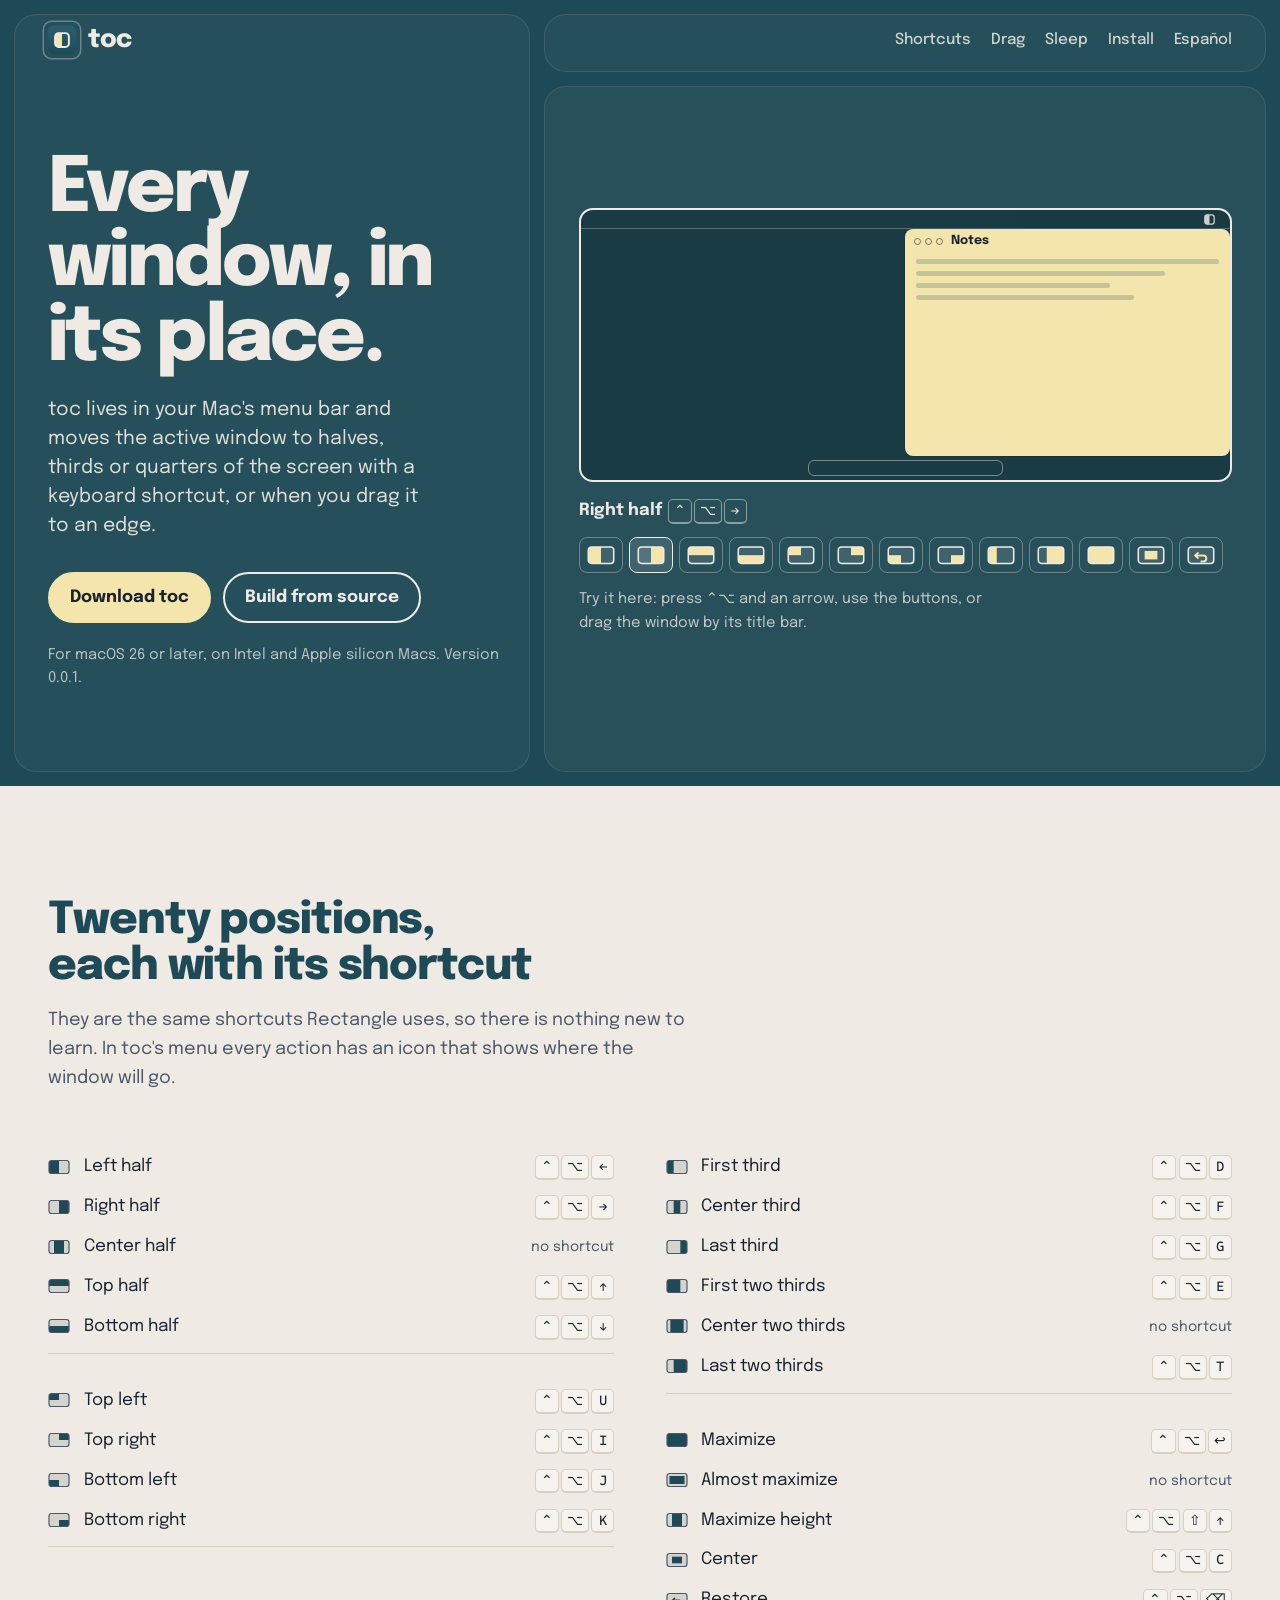
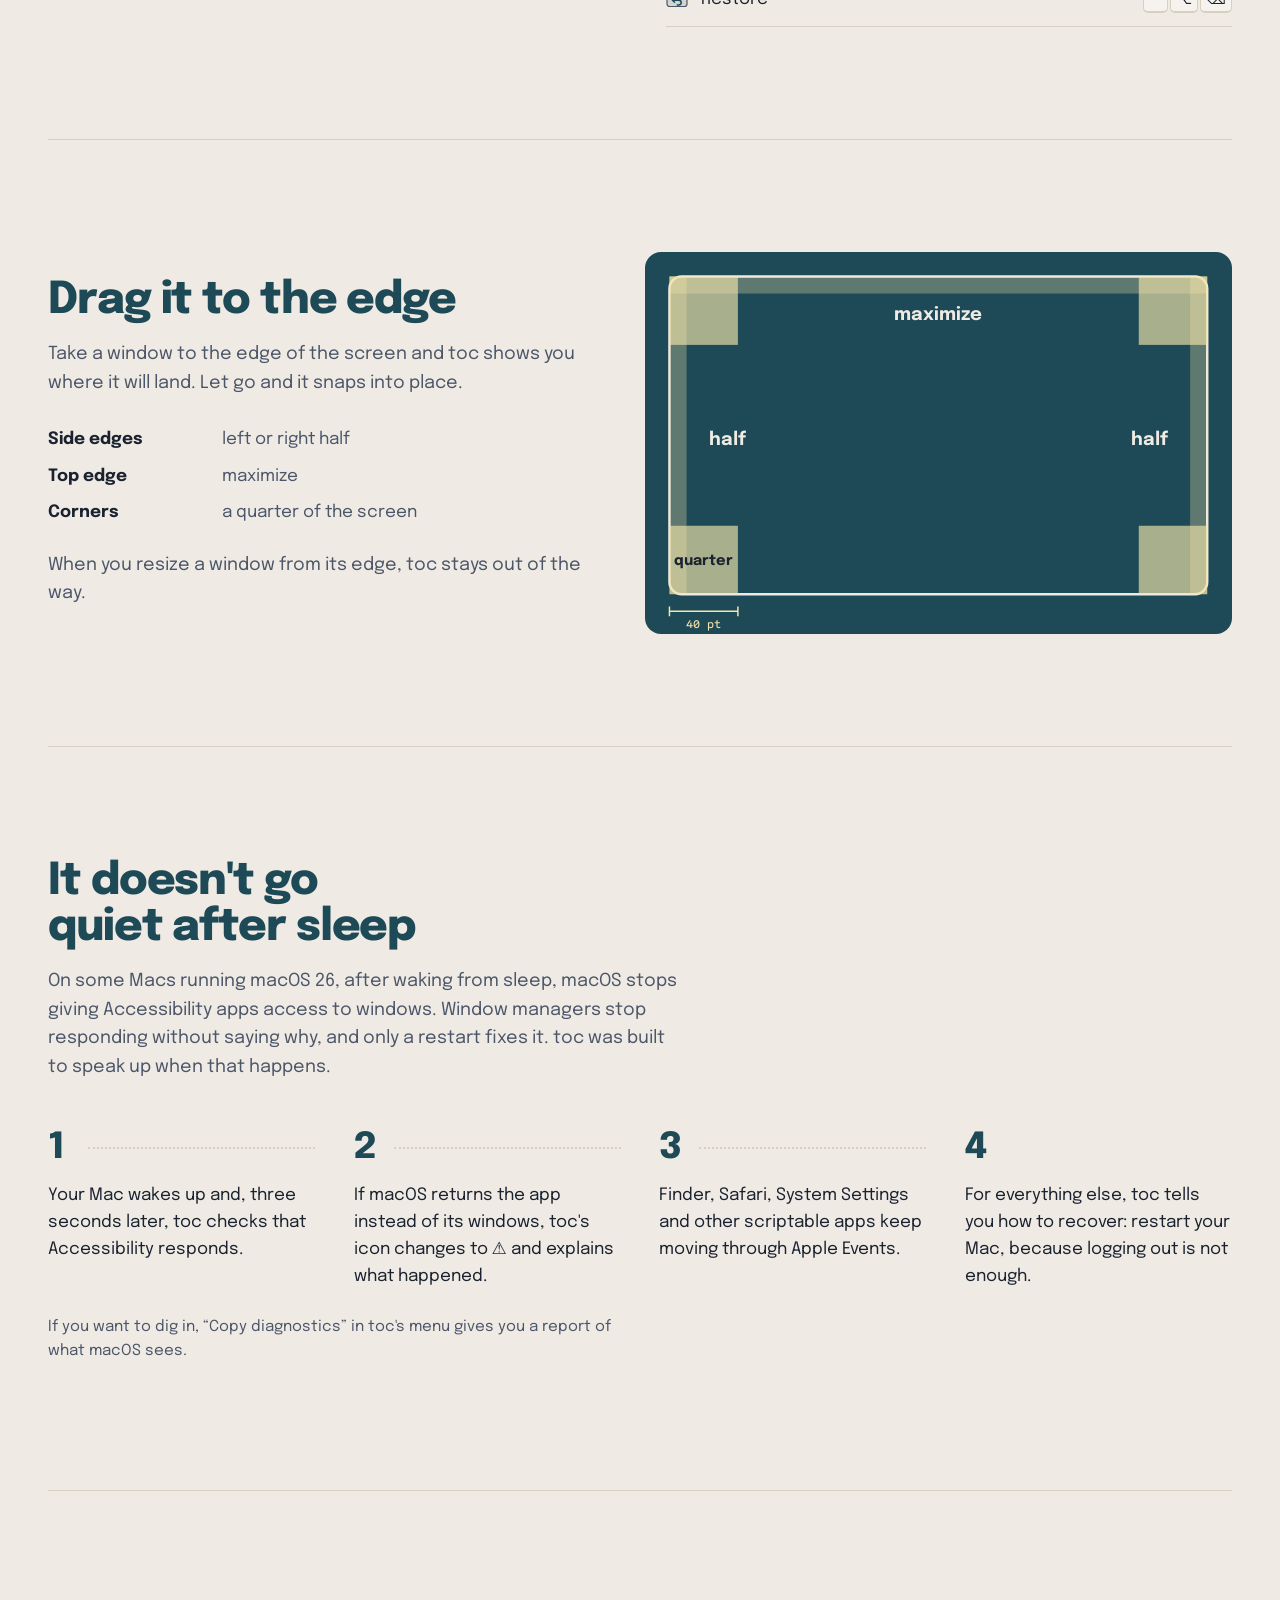
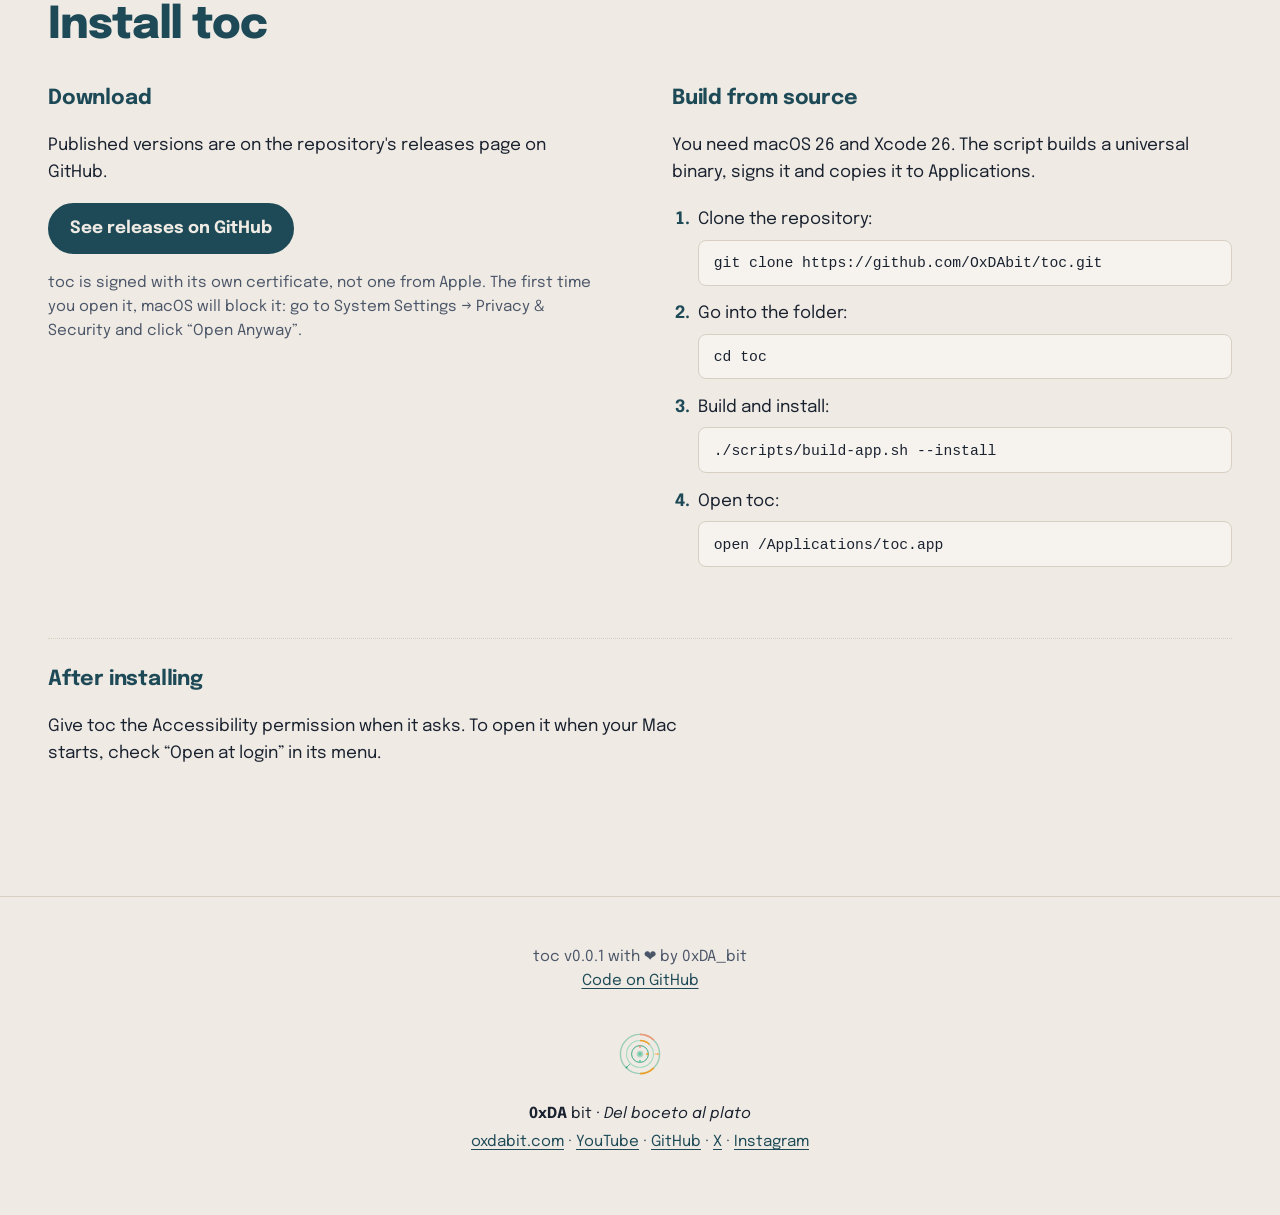
==== en/index.html @ fbb69087 "Vuelve a la demo limpia del principio, en azul petróleo La pantalla de la demo recupera el estilo de" ====
<!doctype html>
<!--
-------------------------------------------------------------------------------
Name:     en/index.html
Purpose:  Web de presentación de toc (inglés). Generada por
          tools/build.py: no se edita a mano.
Version:  v0.0.1
Author:   David Alvarez Medina aka 0xDA_bit
Created:  20/11/2026
-------------------------------------------------------------------------------
-->
<html lang="en">
<head>
<meta charset="utf-8">
<meta name="viewport" content="width=device-width, initial-scale=1">
<title>toc: put your windows in place on macOS</title>
<meta name="description" content="toc is a macOS menu bar app that moves the active window to halves, thirds or quarters of the screen with a shortcut or by dragging it to an edge.">
<meta name="color-scheme" content="light dark">
<meta name="theme-color" content="#1e4a57">
<link rel="alternate" hreflang="es" href="https://oxdabit.github.io/toc/">
<link rel="alternate" hreflang="en" href="https://oxdabit.github.io/toc/en/">
<link rel="icon" href="../assets/toc.svg" type="image/svg+xml">
<link rel="preconnect" href="https://fonts.googleapis.com">
<link rel="preconnect" href="https://fonts.gstatic.com" crossorigin>
<link rel="stylesheet" href="https://fonts.googleapis.com/css2?family=Epilogue:wght@400;500;700;800&family=Sometype+Mono:wght@500&display=swap">
<link rel="stylesheet" href="../assets/style.css">
<script defer src="../assets/demo.js"></script>
</head>
<body>
<a class="skip" href="#contenido">Skip to content</a>

<header class="hero">
  <div class="hero-tiles" aria-hidden="true"><i></i><i></i><i></i></div>
  <nav class="top" aria-label="toc">
    <a class="wordmark" href="../"><img src="../assets/toc.svg" alt="" width="36" height="36">toc</a>
    <ul>
      <li><a href="#atajos">Shortcuts</a></li>
      <li><a href="#arrastrar">Drag</a></li>
      <li><a href="#reposo">Sleep</a></li>
      <li><a href="#instalar">Install</a></li>
      <li><a href="../" hreflang="es" lang="es">Español</a></li>
    </ul>
  </nav>

  <div class="hero-grid">
    <div class="hero-copy">
      <h1>Every window, in its place.</h1>
      <p class="lede">toc lives in your Mac&#x27;s menu bar and moves the active window to halves, thirds or quarters of the screen with a keyboard shortcut, or when you drag it to an edge.</p>
      <p class="actions">
        <a class="button primary" href="https://github.com/OxDAbit/toc/releases">Download toc</a>
        <a class="button ghost" href="#compilar">Build from source</a>
      </p>
      <p class="requirements">For macOS 26 or later, on Intel and Apple silicon Macs. Version 0.0.1.</p>
    </div>

    <figure class="demo" data-demo aria-label="toc demo">
      <div class="demo-screen">
        <div class="demo-menubar" aria-hidden="true"><img src="../assets/toc-mono-light.svg" alt=""></div>
        <div class="demo-area">
          <div class="demo-footprint" hidden></div>
          <div class="demo-window" tabindex="0" role="application" aria-roledescription="Notes"
               aria-label="Notes">
            <div class="demo-titlebar"><span class="lights" aria-hidden="true"><i></i><i></i><i></i></span>Notes</div>
            <div class="demo-lines" aria-hidden="true"><i></i><i></i><i></i><i></i></div>
          </div>
        </div>
        <div class="demo-dock" aria-hidden="true"></div>
      </div>
      <figcaption>
        <p class="demo-status" aria-live="polite">Ready to try</p>
        <div class="demo-buttons"><button type="button" data-action="leftHalf" title="Left half (⌃⌥←)"><svg class="icon" viewBox="0 0 22 16" aria-hidden="true"><defs><clipPath id="c34"><rect x="1.0" y="1.5" width="20.0" height="13.0" rx="2.5"/></clipPath></defs><g clip-path="url(#c34)"><rect class="i-bg" x="1.0" y="1.5" width="20.0" height="13.0"/><rect class="i-zone" x="1.00" y="1.50" width="10.00" height="13.00"/></g><rect class="i-frame" x="1.0" y="1.5" width="20.0" height="13.0" rx="2.5"/></svg><span class="visually-hidden">Left half</span></button><button type="button" data-action="rightHalf" title="Right half (⌃⌥→)"><svg class="icon" viewBox="0 0 22 16" aria-hidden="true"><defs><clipPath id="c35"><rect x="1.0" y="1.5" width="20.0" height="13.0" rx="2.5"/></clipPath></defs><g clip-path="url(#c35)"><rect class="i-bg" x="1.0" y="1.5" width="20.0" height="13.0"/><rect class="i-zone" x="11.00" y="1.50" width="10.00" height="13.00"/></g><rect class="i-frame" x="1.0" y="1.5" width="20.0" height="13.0" rx="2.5"/></svg><span class="visually-hidden">Right half</span></button><button type="button" data-action="topHalf" title="Top half (⌃⌥↑)"><svg class="icon" viewBox="0 0 22 16" aria-hidden="true"><defs><clipPath id="c36"><rect x="1.0" y="1.5" width="20.0" height="13.0" rx="2.5"/></clipPath></defs><g clip-path="url(#c36)"><rect class="i-bg" x="1.0" y="1.5" width="20.0" height="13.0"/><rect class="i-zone" x="1.00" y="1.50" width="20.00" height="6.50"/></g><rect class="i-frame" x="1.0" y="1.5" width="20.0" height="13.0" rx="2.5"/></svg><span class="visually-hidden">Top half</span></button><button type="button" data-action="bottomHalf" title="Bottom half (⌃⌥↓)"><svg class="icon" viewBox="0 0 22 16" aria-hidden="true"><defs><clipPath id="c37"><rect x="1.0" y="1.5" width="20.0" height="13.0" rx="2.5"/></clipPath></defs><g clip-path="url(#c37)"><rect class="i-bg" x="1.0" y="1.5" width="20.0" height="13.0"/><rect class="i-zone" x="1.00" y="8.00" width="20.00" height="6.50"/></g><rect class="i-frame" x="1.0" y="1.5" width="20.0" height="13.0" rx="2.5"/></svg><span class="visually-hidden">Bottom half</span></button><button type="button" data-action="topLeft" title="Top left (⌃⌥U)"><svg class="icon" viewBox="0 0 22 16" aria-hidden="true"><defs><clipPath id="c38"><rect x="1.0" y="1.5" width="20.0" height="13.0" rx="2.5"/></clipPath></defs><g clip-path="url(#c38)"><rect class="i-bg" x="1.0" y="1.5" width="20.0" height="13.0"/><rect class="i-zone" x="1.00" y="1.50" width="10.00" height="6.50"/></g><rect class="i-frame" x="1.0" y="1.5" width="20.0" height="13.0" rx="2.5"/></svg><span class="visually-hidden">Top left</span></button><button type="button" data-action="topRight" title="Top right (⌃⌥I)"><svg class="icon" viewBox="0 0 22 16" aria-hidden="true"><defs><clipPath id="c39"><rect x="1.0" y="1.5" width="20.0" height="13.0" rx="2.5"/></clipPath></defs><g clip-path="url(#c39)"><rect class="i-bg" x="1.0" y="1.5" width="20.0" height="13.0"/><rect class="i-zone" x="11.00" y="1.50" width="10.00" height="6.50"/></g><rect class="i-frame" x="1.0" y="1.5" width="20.0" height="13.0" rx="2.5"/></svg><span class="visually-hidden">Top right</span></button><button type="button" data-action="bottomLeft" title="Bottom left (⌃⌥J)"><svg class="icon" viewBox="0 0 22 16" aria-hidden="true"><defs><clipPath id="c40"><rect x="1.0" y="1.5" width="20.0" height="13.0" rx="2.5"/></clipPath></defs><g clip-path="url(#c40)"><rect class="i-bg" x="1.0" y="1.5" width="20.0" height="13.0"/><rect class="i-zone" x="1.00" y="8.00" width="10.00" height="6.50"/></g><rect class="i-frame" x="1.0" y="1.5" width="20.0" height="13.0" rx="2.5"/></svg><span class="visually-hidden">Bottom left</span></button><button type="button" data-action="bottomRight" title="Bottom right (⌃⌥K)"><svg class="icon" viewBox="0 0 22 16" aria-hidden="true"><defs><clipPath id="c41"><rect x="1.0" y="1.5" width="20.0" height="13.0" rx="2.5"/></clipPath></defs><g clip-path="url(#c41)"><rect class="i-bg" x="1.0" y="1.5" width="20.0" height="13.0"/><rect class="i-zone" x="11.00" y="8.00" width="10.00" height="6.50"/></g><rect class="i-frame" x="1.0" y="1.5" width="20.0" height="13.0" rx="2.5"/></svg><span class="visually-hidden">Bottom right</span></button><button type="button" data-action="firstThird" title="First third (⌃⌥D)"><svg class="icon" viewBox="0 0 22 16" aria-hidden="true"><defs><clipPath id="c42"><rect x="1.0" y="1.5" width="20.0" height="13.0" rx="2.5"/></clipPath></defs><g clip-path="url(#c42)"><rect class="i-bg" x="1.0" y="1.5" width="20.0" height="13.0"/><rect class="i-zone" x="1.00" y="1.50" width="6.67" height="13.00"/></g><rect class="i-frame" x="1.0" y="1.5" width="20.0" height="13.0" rx="2.5"/></svg><span class="visually-hidden">First third</span></button><button type="button" data-action="lastTwoThirds" title="Last two thirds (⌃⌥T)"><svg class="icon" viewBox="0 0 22 16" aria-hidden="true"><defs><clipPath id="c43"><rect x="1.0" y="1.5" width="20.0" height="13.0" rx="2.5"/></clipPath></defs><g clip-path="url(#c43)"><rect class="i-bg" x="1.0" y="1.5" width="20.0" height="13.0"/><rect class="i-zone" x="7.67" y="1.50" width="13.33" height="13.00"/></g><rect class="i-frame" x="1.0" y="1.5" width="20.0" height="13.0" rx="2.5"/></svg><span class="visually-hidden">Last two thirds</span></button><button type="button" data-action="maximize" title="Maximize (⌃⌥↩)"><svg class="icon" viewBox="0 0 22 16" aria-hidden="true"><defs><clipPath id="c44"><rect x="1.0" y="1.5" width="20.0" height="13.0" rx="2.5"/></clipPath></defs><g clip-path="url(#c44)"><rect class="i-bg" x="1.0" y="1.5" width="20.0" height="13.0"/><rect class="i-zone" x="1.00" y="1.50" width="20.00" height="13.00"/></g><rect class="i-frame" x="1.0" y="1.5" width="20.0" height="13.0" rx="2.5"/></svg><span class="visually-hidden">Maximize</span></button><button type="button" data-action="center" title="Center (⌃⌥C)"><svg class="icon" viewBox="0 0 22 16" aria-hidden="true"><defs><clipPath id="c45"><rect x="1.0" y="1.5" width="20.0" height="13.0" rx="2.5"/></clipPath></defs><g clip-path="url(#c45)"><rect class="i-bg" x="1.0" y="1.5" width="20.0" height="13.0"/><rect class="i-zone" x="6.00" y="4.68" width="10.00" height="6.64"/></g><rect class="i-frame" x="1.0" y="1.5" width="20.0" height="13.0" rx="2.5"/></svg><span class="visually-hidden">Center</span></button><button type="button" data-action="restore" title="Restore (⌃⌥⌫)"><svg class="icon" viewBox="0 0 22 16" aria-hidden="true"><defs><clipPath id="c46"><rect x="1.0" y="1.5" width="20.0" height="13.0" rx="2.5"/></clipPath></defs><g clip-path="url(#c46)"><rect class="i-bg" x="1.0" y="1.5" width="20.0" height="13.0"/></g><path class="i-arrow" d="M8.6 6.2 6.4 8.2l2.2 2M6.6 8.2h6.2a2.4 2.4 0 0 1 0 4.8h-1.6"/><rect class="i-frame" x="1.0" y="1.5" width="20.0" height="13.0" rx="2.5"/></svg><span class="visually-hidden">Restore</span></button></div>
        <p class="demo-hint">Try it here: press ⌃⌥ and an arrow, use the buttons, or drag the window by its title bar.</p>
      </figcaption>
      <script type="application/json" class="demo-labels">{"leftHalf": "Left half", "rightHalf": "Right half", "centerHalf": "Center half", "topHalf": "Top half", "bottomHalf": "Bottom half", "topLeft": "Top left", "topRight": "Top right", "bottomLeft": "Bottom left", "bottomRight": "Bottom right", "firstThird": "First third", "centerThird": "Center third", "lastThird": "Last third", "firstTwoThirds": "First two thirds", "centerTwoThirds": "Center two thirds", "lastTwoThirds": "Last two thirds", "maximize": "Maximize", "almostMaximize": "Almost maximize", "maximizeHeight": "Maximize height", "center": "Center", "restore": "Restore", "_ready": "Ready to try", "_empty": "There is no previous position"}</script>
    </figure>
  </div>
</header>

<main id="contenido">
  <section id="atajos" class="section">
    <div class="section-head">
      <h2>Twenty positions, each with its shortcut</h2>
      <p>They are the same shortcuts Rectangle uses, so there is nothing new to learn. In toc&#x27;s menu every action has an icon that shows where the window will go.</p>
    </div>
    <div class="menu"><ul class="menu-group"><li><svg class="icon" viewBox="0 0 22 16" aria-hidden="true"><defs><clipPath id="c47"><rect x="1.0" y="1.5" width="20.0" height="13.0" rx="2.5"/></clipPath></defs><g clip-path="url(#c47)"><rect class="i-bg" x="1.0" y="1.5" width="20.0" height="13.0"/><rect class="i-zone" x="1.00" y="1.50" width="10.00" height="13.00"/></g><rect class="i-frame" x="1.0" y="1.5" width="20.0" height="13.0" rx="2.5"/></svg><span class="name">Left half</span><span class="combo"><kbd>⌃</kbd><kbd>⌥</kbd><kbd>←</kbd></span></li><li><svg class="icon" viewBox="0 0 22 16" aria-hidden="true"><defs><clipPath id="c48"><rect x="1.0" y="1.5" width="20.0" height="13.0" rx="2.5"/></clipPath></defs><g clip-path="url(#c48)"><rect class="i-bg" x="1.0" y="1.5" width="20.0" height="13.0"/><rect class="i-zone" x="11.00" y="1.50" width="10.00" height="13.00"/></g><rect class="i-frame" x="1.0" y="1.5" width="20.0" height="13.0" rx="2.5"/></svg><span class="name">Right half</span><span class="combo"><kbd>⌃</kbd><kbd>⌥</kbd><kbd>→</kbd></span></li><li><svg class="icon" viewBox="0 0 22 16" aria-hidden="true"><defs><clipPath id="c49"><rect x="1.0" y="1.5" width="20.0" height="13.0" rx="2.5"/></clipPath></defs><g clip-path="url(#c49)"><rect class="i-bg" x="1.0" y="1.5" width="20.0" height="13.0"/><rect class="i-zone" x="6.00" y="1.50" width="10.00" height="13.00"/></g><rect class="i-frame" x="1.0" y="1.5" width="20.0" height="13.0" rx="2.5"/></svg><span class="name">Center half</span><span class="combo"><span class="none">no shortcut</span></span></li><li><svg class="icon" viewBox="0 0 22 16" aria-hidden="true"><defs><clipPath id="c50"><rect x="1.0" y="1.5" width="20.0" height="13.0" rx="2.5"/></clipPath></defs><g clip-path="url(#c50)"><rect class="i-bg" x="1.0" y="1.5" width="20.0" height="13.0"/><rect class="i-zone" x="1.00" y="1.50" width="20.00" height="6.50"/></g><rect class="i-frame" x="1.0" y="1.5" width="20.0" height="13.0" rx="2.5"/></svg><span class="name">Top half</span><span class="combo"><kbd>⌃</kbd><kbd>⌥</kbd><kbd>↑</kbd></span></li><li><svg class="icon" viewBox="0 0 22 16" aria-hidden="true"><defs><clipPath id="c51"><rect x="1.0" y="1.5" width="20.0" height="13.0" rx="2.5"/></clipPath></defs><g clip-path="url(#c51)"><rect class="i-bg" x="1.0" y="1.5" width="20.0" height="13.0"/><rect class="i-zone" x="1.00" y="8.00" width="20.00" height="6.50"/></g><rect class="i-frame" x="1.0" y="1.5" width="20.0" height="13.0" rx="2.5"/></svg><span class="name">Bottom half</span><span class="combo"><kbd>⌃</kbd><kbd>⌥</kbd><kbd>↓</kbd></span></li></ul>
<ul class="menu-group"><li><svg class="icon" viewBox="0 0 22 16" aria-hidden="true"><defs><clipPath id="c52"><rect x="1.0" y="1.5" width="20.0" height="13.0" rx="2.5"/></clipPath></defs><g clip-path="url(#c52)"><rect class="i-bg" x="1.0" y="1.5" width="20.0" height="13.0"/><rect class="i-zone" x="1.00" y="1.50" width="10.00" height="6.50"/></g><rect class="i-frame" x="1.0" y="1.5" width="20.0" height="13.0" rx="2.5"/></svg><span class="name">Top left</span><span class="combo"><kbd>⌃</kbd><kbd>⌥</kbd><kbd>U</kbd></span></li><li><svg class="icon" viewBox="0 0 22 16" aria-hidden="true"><defs><clipPath id="c53"><rect x="1.0" y="1.5" width="20.0" height="13.0" rx="2.5"/></clipPath></defs><g clip-path="url(#c53)"><rect class="i-bg" x="1.0" y="1.5" width="20.0" height="13.0"/><rect class="i-zone" x="11.00" y="1.50" width="10.00" height="6.50"/></g><rect class="i-frame" x="1.0" y="1.5" width="20.0" height="13.0" rx="2.5"/></svg><span class="name">Top right</span><span class="combo"><kbd>⌃</kbd><kbd>⌥</kbd><kbd>I</kbd></span></li><li><svg class="icon" viewBox="0 0 22 16" aria-hidden="true"><defs><clipPath id="c54"><rect x="1.0" y="1.5" width="20.0" height="13.0" rx="2.5"/></clipPath></defs><g clip-path="url(#c54)"><rect class="i-bg" x="1.0" y="1.5" width="20.0" height="13.0"/><rect class="i-zone" x="1.00" y="8.00" width="10.00" height="6.50"/></g><rect class="i-frame" x="1.0" y="1.5" width="20.0" height="13.0" rx="2.5"/></svg><span class="name">Bottom left</span><span class="combo"><kbd>⌃</kbd><kbd>⌥</kbd><kbd>J</kbd></span></li><li><svg class="icon" viewBox="0 0 22 16" aria-hidden="true"><defs><clipPath id="c55"><rect x="1.0" y="1.5" width="20.0" height="13.0" rx="2.5"/></clipPath></defs><g clip-path="url(#c55)"><rect class="i-bg" x="1.0" y="1.5" width="20.0" height="13.0"/><rect class="i-zone" x="11.00" y="8.00" width="10.00" height="6.50"/></g><rect class="i-frame" x="1.0" y="1.5" width="20.0" height="13.0" rx="2.5"/></svg><span class="name">Bottom right</span><span class="combo"><kbd>⌃</kbd><kbd>⌥</kbd><kbd>K</kbd></span></li></ul>
<ul class="menu-group"><li><svg class="icon" viewBox="0 0 22 16" aria-hidden="true"><defs><clipPath id="c56"><rect x="1.0" y="1.5" width="20.0" height="13.0" rx="2.5"/></clipPath></defs><g clip-path="url(#c56)"><rect class="i-bg" x="1.0" y="1.5" width="20.0" height="13.0"/><rect class="i-zone" x="1.00" y="1.50" width="6.67" height="13.00"/></g><rect class="i-frame" x="1.0" y="1.5" width="20.0" height="13.0" rx="2.5"/></svg><span class="name">First third</span><span class="combo"><kbd>⌃</kbd><kbd>⌥</kbd><kbd>D</kbd></span></li><li><svg class="icon" viewBox="0 0 22 16" aria-hidden="true"><defs><clipPath id="c57"><rect x="1.0" y="1.5" width="20.0" height="13.0" rx="2.5"/></clipPath></defs><g clip-path="url(#c57)"><rect class="i-bg" x="1.0" y="1.5" width="20.0" height="13.0"/><rect class="i-zone" x="7.67" y="1.50" width="6.67" height="13.00"/></g><rect class="i-frame" x="1.0" y="1.5" width="20.0" height="13.0" rx="2.5"/></svg><span class="name">Center third</span><span class="combo"><kbd>⌃</kbd><kbd>⌥</kbd><kbd>F</kbd></span></li><li><svg class="icon" viewBox="0 0 22 16" aria-hidden="true"><defs><clipPath id="c58"><rect x="1.0" y="1.5" width="20.0" height="13.0" rx="2.5"/></clipPath></defs><g clip-path="url(#c58)"><rect class="i-bg" x="1.0" y="1.5" width="20.0" height="13.0"/><rect class="i-zone" x="14.33" y="1.50" width="6.67" height="13.00"/></g><rect class="i-frame" x="1.0" y="1.5" width="20.0" height="13.0" rx="2.5"/></svg><span class="name">Last third</span><span class="combo"><kbd>⌃</kbd><kbd>⌥</kbd><kbd>G</kbd></span></li><li><svg class="icon" viewBox="0 0 22 16" aria-hidden="true"><defs><clipPath id="c59"><rect x="1.0" y="1.5" width="20.0" height="13.0" rx="2.5"/></clipPath></defs><g clip-path="url(#c59)"><rect class="i-bg" x="1.0" y="1.5" width="20.0" height="13.0"/><rect class="i-zone" x="1.00" y="1.50" width="13.33" height="13.00"/></g><rect class="i-frame" x="1.0" y="1.5" width="20.0" height="13.0" rx="2.5"/></svg><span class="name">First two thirds</span><span class="combo"><kbd>⌃</kbd><kbd>⌥</kbd><kbd>E</kbd></span></li><li><svg class="icon" viewBox="0 0 22 16" aria-hidden="true"><defs><clipPath id="c60"><rect x="1.0" y="1.5" width="20.0" height="13.0" rx="2.5"/></clipPath></defs><g clip-path="url(#c60)"><rect class="i-bg" x="1.0" y="1.5" width="20.0" height="13.0"/><rect class="i-zone" x="4.33" y="1.50" width="13.33" height="13.00"/></g><rect class="i-frame" x="1.0" y="1.5" width="20.0" height="13.0" rx="2.5"/></svg><span class="name">Center two thirds</span><span class="combo"><span class="none">no shortcut</span></span></li><li><svg class="icon" viewBox="0 0 22 16" aria-hidden="true"><defs><clipPath id="c61"><rect x="1.0" y="1.5" width="20.0" height="13.0" rx="2.5"/></clipPath></defs><g clip-path="url(#c61)"><rect class="i-bg" x="1.0" y="1.5" width="20.0" height="13.0"/><rect class="i-zone" x="7.67" y="1.50" width="13.33" height="13.00"/></g><rect class="i-frame" x="1.0" y="1.5" width="20.0" height="13.0" rx="2.5"/></svg><span class="name">Last two thirds</span><span class="combo"><kbd>⌃</kbd><kbd>⌥</kbd><kbd>T</kbd></span></li></ul>
<ul class="menu-group"><li><svg class="icon" viewBox="0 0 22 16" aria-hidden="true"><defs><clipPath id="c62"><rect x="1.0" y="1.5" width="20.0" height="13.0" rx="2.5"/></clipPath></defs><g clip-path="url(#c62)"><rect class="i-bg" x="1.0" y="1.5" width="20.0" height="13.0"/><rect class="i-zone" x="1.00" y="1.50" width="20.00" height="13.00"/></g><rect class="i-frame" x="1.0" y="1.5" width="20.0" height="13.0" rx="2.5"/></svg><span class="name">Maximize</span><span class="combo"><kbd>⌃</kbd><kbd>⌥</kbd><kbd>↩</kbd></span></li><li><svg class="icon" viewBox="0 0 22 16" aria-hidden="true"><defs><clipPath id="c63"><rect x="1.0" y="1.5" width="20.0" height="13.0" rx="2.5"/></clipPath></defs><g clip-path="url(#c63)"><rect class="i-bg" x="1.0" y="1.5" width="20.0" height="13.0"/><rect class="i-zone" x="3.50" y="4.00" width="15.00" height="8.00"/></g><rect class="i-frame" x="1.0" y="1.5" width="20.0" height="13.0" rx="2.5"/></svg><span class="name">Almost maximize</span><span class="combo"><span class="none">no shortcut</span></span></li><li><svg class="icon" viewBox="0 0 22 16" aria-hidden="true"><defs><clipPath id="c64"><rect x="1.0" y="1.5" width="20.0" height="13.0" rx="2.5"/></clipPath></defs><g clip-path="url(#c64)"><rect class="i-bg" x="1.0" y="1.5" width="20.0" height="13.0"/><rect class="i-zone" x="6.00" y="1.50" width="10.00" height="13.00"/></g><rect class="i-frame" x="1.0" y="1.5" width="20.0" height="13.0" rx="2.5"/></svg><span class="name">Maximize height</span><span class="combo"><kbd>⌃</kbd><kbd>⌥</kbd><kbd>⇧</kbd><kbd>↑</kbd></span></li><li><svg class="icon" viewBox="0 0 22 16" aria-hidden="true"><defs><clipPath id="c65"><rect x="1.0" y="1.5" width="20.0" height="13.0" rx="2.5"/></clipPath></defs><g clip-path="url(#c65)"><rect class="i-bg" x="1.0" y="1.5" width="20.0" height="13.0"/><rect class="i-zone" x="6.00" y="4.68" width="10.00" height="6.64"/></g><rect class="i-frame" x="1.0" y="1.5" width="20.0" height="13.0" rx="2.5"/></svg><span class="name">Center</span><span class="combo"><kbd>⌃</kbd><kbd>⌥</kbd><kbd>C</kbd></span></li><li><svg class="icon" viewBox="0 0 22 16" aria-hidden="true"><defs><clipPath id="c66"><rect x="1.0" y="1.5" width="20.0" height="13.0" rx="2.5"/></clipPath></defs><g clip-path="url(#c66)"><rect class="i-bg" x="1.0" y="1.5" width="20.0" height="13.0"/></g><path class="i-arrow" d="M8.6 6.2 6.4 8.2l2.2 2M6.6 8.2h6.2a2.4 2.4 0 0 1 0 4.8h-1.6"/><rect class="i-frame" x="1.0" y="1.5" width="20.0" height="13.0" rx="2.5"/></svg><span class="name">Restore</span><span class="combo"><kbd>⌃</kbd><kbd>⌥</kbd><kbd>⌫</kbd></span></li></ul></div>
  </section>

  <section id="arrastrar" class="section split">
    <div class="section-head">
      <h2>Drag it to the edge</h2>
      <p>Take a window to the edge of the screen and toc shows you where it will land. Let go and it snaps into place.</p>
      <dl class="zones">
        <div><dt>Side edges</dt><dd>left or right half</dd></div>
        <div><dt>Top edge</dt><dd>maximize</dd></div>
        <div><dt>Corners</dt><dd>a quarter of the screen</dd></div>
      </dl>
      <p class="note">When you resize a window from its edge, toc stays out of the way.</p>
    </div>
    <svg class="blueprint" viewBox="0 0 480 312" role="img" aria-labelledby="bp-title">
  <title id="bp-title">Drag it to the edge</title>
  <rect class="bp-screen" x="20" y="20" width="440" height="260" rx="10"/>
  <rect class="bp-band" x="20" y="20" width="440" height="14"/>
  <rect class="bp-band" x="20" y="20" width="14" height="260"/>
  <rect class="bp-band" x="446" y="20" width="14" height="260"/>
  <rect class="bp-corner" x="20" y="20" width="56" height="56"/>
  <rect class="bp-corner" x="404" y="20" width="56" height="56"/>
  <rect class="bp-corner" x="20" y="224" width="56" height="56"/>
  <rect class="bp-corner" x="404" y="224" width="56" height="56"/>
  <text class="bp-label" x="240" y="56" text-anchor="middle">maximize</text>
  <text class="bp-label" x="52" y="158" text-anchor="start">half</text>
  <text class="bp-label" x="428" y="158" text-anchor="end">half</text>
  <text class="bp-label bp-small" x="48" y="256" text-anchor="middle">quarter</text>
  <path class="bp-dim" d="M20 294h56M20 290v8M76 290v8"/>
  <text class="bp-dim-text" x="48" y="308" text-anchor="middle">40 pt</text>
</svg>
  </section>

  <section id="reposo" class="section sleep">
    <div class="section-head">
      <h2>It doesn't go quiet after sleep</h2>
      <p>On some Macs running macOS 26, after waking from sleep, macOS stops giving Accessibility apps access to windows. Window managers stop responding without saying why, and only a restart fixes it. toc was built to speak up when that happens.</p>
    </div>
    <ol class="steps"><li>Your Mac wakes up and, three seconds later, toc checks that Accessibility responds.</li><li>If macOS returns the app instead of its windows, toc&#x27;s icon changes to ⚠︎ and explains what happened.</li><li>Finder, Safari, System Settings and other scriptable apps keep moving through Apple Events.</li><li>For everything else, toc tells you how to recover: restart your Mac, because logging out is not enough.</li></ol>
    <p class="note">If you want to dig in, “Copy diagnostics” in toc&#x27;s menu gives you a report of what macOS sees.</p>
  </section>

  <section id="instalar" class="section">
    <h2>Install toc</h2>
    <div class="install">
      <div>
        <h3>Download</h3>
        <p>Published versions are on the repository&#x27;s releases page on GitHub.</p>
        <p><a class="button primary" href="https://github.com/OxDAbit/toc/releases">See releases on GitHub</a></p>
        <p class="note">toc is signed with its own certificate, not one from Apple. The first time you open it, macOS will block it: go to System Settings → Privacy &amp; Security and click “Open Anyway”.</p>
      </div>
      <div id="compilar">
        <h3>Build from source</h3>
        <p>You need macOS 26 and Xcode 26. The script builds a universal binary, signs it and copies it to Applications.</p>
        <ol class="commands"><li>Clone the repository:<pre><code>git clone https://github.com/OxDAbit/toc.git</code></pre></li><li>Go into the folder:<pre><code>cd toc</code></pre></li><li>Build and install:<pre><code>./scripts/build-app.sh --install</code></pre></li><li>Open toc:<pre><code>open /Applications/toc.app</code></pre></li></ol>
      </div>
    </div>
    <div class="after">
      <h3>After installing</h3>
      <p>Give toc the Accessibility permission when it asks. To open it when your Mac starts, check “Open at login” in its menu.</p>
    </div>
  </section>
</main>

<footer class="footer">
  <p class="meta">toc v0.0.1 with ❤️ by 0xDA_bit<br><a href="https://github.com/OxDAbit/toc">Code on GitHub</a></p>
  <a class="brand-mark" href="https://oxdabit.com"><img src="../assets/oxdabit.svg" alt="Isotipo de 0xDA bit" width="56" height="56"></a>
  <p class="brand"><b>0xDA</b> bit · <i>Del boceto al plato</i></p>
  <p class="links"><a href="https://oxdabit.com">oxdabit.com</a> · <a href="https://www.youtube.com/@0xDAbitLabs">YouTube</a> · <a href="https://github.com/OxDAbit">GitHub</a> · <a href="https://x.com/0xDA_bit">X</a> · <a href="https://www.instagram.com/oxdabitlabs/">Instagram</a></p>
</footer>
</body>
</html>
---- assets/style.css ----
/*
-------------------------------------------------------------------------------
Name:     assets/style.css
Purpose:  Estilos de la web de toc. Idea: la portada en azul petróleo,
          organizada como un escritorio con ventanas en mosaico;
          el resto de la página es papel claro (u oscuro, según el sistema).
Version:  v0.0.1
Author:   David Alvarez Medina aka 0xDA_bit
Created:  20/11/2026
-------------------------------------------------------------------------------
*/

:root {
  /* Paleta de 0xDA bit */
  --cyan: #1c3f6e;          /* azul cianotipo de 0xDA bit */
  --petrol: #1e4a57;        /* azul petróleo: el color propio de toc */
  --petrol-light: #84b8c4;  /* petróleo claro para fondos oscuros */
  --paper: #efebe4;         /* blanco roto */
  --vanilla: #f3e5ab;       /* vainilla: lo que se coloca */
  --ink: #1a2230;
  --sky: #6f9bd8;           /* azul claro para fondos oscuros */

  /* Papel (modo claro) */
  --bg: var(--paper);
  --text: var(--ink);
  --muted: #4c5669;
  --rule: #d6cfc2;
  --surface: #f6f3ee;
  --zone: var(--petrol);
  --link: var(--petrol);
  --heading: var(--petrol);

  --font: "Epilogue", ui-sans-serif, system-ui, sans-serif;
  --mono: "Sometype Mono", ui-monospace, "SF Mono", monospace;
  --measure: 64ch;
  --gutter: clamp(16px, 4vw, 48px);
  --ease: cubic-bezier(0.2, 0.8, 0.2, 1);
}

@media (prefers-color-scheme: dark) {
  :root {
    --bg: #0d2a32;
    --text: var(--paper);
    --muted: #a8b4c8;
    --rule: #24505c;
    --surface: #123741;
    --zone: var(--petrol-light);
    --heading: var(--petrol-light);
    --link: #a3d0da;
  }
}

*, *::before, *::after { box-sizing: border-box; }

html { scroll-behavior: smooth; }

body {
  margin: 0;
  background: var(--bg);
  color: var(--text);
  font: 400 1.0625rem/1.6 var(--font);
  -webkit-font-smoothing: antialiased;
  text-rendering: optimizeLegibility;
}

a { color: var(--link); text-underline-offset: 0.18em; }

:focus-visible {
  outline: 3px solid var(--vanilla);
  outline-offset: 3px;
  border-radius: 4px;
}

.skip {
  position: absolute;
  left: var(--gutter);
  top: -100px;
  padding: 0.5rem 0.9rem;
  background: var(--vanilla);
  color: var(--ink);
  z-index: 10;
}
.skip:focus { top: 12px; }

.visually-hidden {
  position: absolute !important;
  width: 1px; height: 1px;
  overflow: hidden;
  clip: rect(0 0 0 0);
  white-space: nowrap;
}

kbd {
  display: inline-block;
  min-width: 1.6em;
  padding: 0.05em 0.35em;
  margin-left: 0.15em;
  border: 1px solid var(--rule);
  border-bottom-width: 2px;
  border-radius: 5px;
  background: var(--surface);
  font: 500 0.85em/1.4 var(--mono);
  text-align: center;
}

/* ---------- Portada: el plano ---------- */

.hero {
  position: relative;
  overflow: hidden;
  color: var(--paper);
  background-color: var(--petrol);
  padding: 0 var(--gutter) clamp(48px, 8vw, 96px);
}
.hero > :not(.hero-tiles) { position: relative; z-index: 1; }

/* Fondo: la propia portada está «colocada» como un escritorio en mosaico:
   una ventana a la izquierda para el texto y, a la derecha, una franja para
   la navegación y otra para la demo. */
.hero-tiles {
  position: absolute;
  inset: 14px;
  display: grid;
  grid-template-columns: 5fr 7fr;
  grid-template-rows: 58px 1fr;
  gap: 14px;
  pointer-events: none;
}
.hero-tiles i {
  border-radius: 22px;
  background: rgba(239, 235, 228, 0.035);
  border: 1px solid rgba(239, 235, 228, 0.1);
}
.hero-tiles i:first-child { grid-row: 1 / span 2; }
.hero-tiles i:last-child { background: rgba(243, 229, 171, 0.045); }
.hero a { color: inherit; }

.top {
  display: flex;
  align-items: center;
  justify-content: space-between;
  gap: 1rem;
  max-width: 1200px;
  margin: 0 auto;
  padding: 20px 0;
}
.wordmark {
  display: inline-flex;
  align-items: center;
  gap: 0.5rem;
  font-weight: 800;
  font-size: 1.6rem;
  letter-spacing: -0.04em;
  text-decoration: none;
}
.wordmark img { display: block; width: 36px; height: 36px; margin: -4px 0 -4px -4px; border-radius: 22%; box-shadow: 0 0 0 1.5px rgba(239, 235, 228, 0.35); }
.top ul {
  display: flex;
  flex-wrap: wrap;
  gap: 0.25rem 1.25rem;
  margin: 0;
  padding: 0;
  list-style: none;
  font-weight: 500;
  font-size: 0.95rem;
}
.top ul a { text-decoration: none; opacity: 0.85; }
.top ul a:hover { opacity: 1; text-decoration: underline; }

.hero-grid {
  display: grid;
  grid-template-columns: minmax(0, 5fr) minmax(0, 7fr);
  gap: clamp(32px, 5vw, 72px);
  align-items: center;
  max-width: 1200px;
  margin: clamp(24px, 6vw, 72px) auto 0;
}

h1 {
  margin: 0 0 1.25rem;
  font-weight: 800;
  font-size: clamp(2.6rem, 6.2vw, 4.75rem);
  line-height: 0.98;
  letter-spacing: -0.035em;
  text-wrap: balance;
}
.lede {
  max-width: 34ch;
  margin: 0 0 2rem;
  font-size: 1.2rem;
  line-height: 1.5;
  opacity: 0.92;
}
.actions { display: flex; flex-wrap: wrap; gap: 0.75rem; margin: 0 0 1.25rem; }
.requirements { margin: 0; font-size: 0.92rem; opacity: 0.75; }

.button {
  display: inline-flex;
  align-items: center;
  min-height: 46px;
  padding: 0.6rem 1.25rem;
  border-radius: 999px;
  font-weight: 700;
  text-decoration: none;
  border: 2px solid currentColor;
}
.button.primary { background: var(--vanilla); color: var(--ink); border-color: var(--vanilla); }
.button.primary:hover { background: #f8eec7; }
.button.ghost { color: inherit; }
.button.ghost:hover { background: rgba(239, 235, 228, 0.1); }
main .button.primary { background: var(--petrol); color: var(--paper); border-color: var(--petrol); }
@media (prefers-color-scheme: dark) {
  main .button.primary { background: var(--vanilla); color: var(--ink); border-color: var(--vanilla); }
}

/* ---------- Demo: el contenido de una pantalla, en líneas limpias ---------- */

.demo { margin: 0; }

.demo-screen {
  position: relative;
  aspect-ratio: 43 / 18;          /* la proporción de un monitor ultrapanorámico */
  border: 2px solid var(--paper);
  border-radius: 14px;
  overflow: hidden;
  background: rgba(13, 42, 50, 0.55);
  touch-action: none;
}
.demo-menubar {
  height: 7%;
  min-height: 14px;
  border-bottom: 1px solid rgba(239, 235, 228, 0.35);
  padding: 0 2%;
  display: flex;
  align-items: center;
  justify-content: flex-end;
  opacity: 0.85;
}
.demo-menubar img { display: block; width: clamp(10px, 1.4vw, 15px); height: auto; }
.demo-area {
  position: absolute;
  top: 7%;
  bottom: 9%;
  left: 0;
  right: 0;
}
.demo-dock {
  position: absolute;
  bottom: 1.5%;
  left: 35%;
  right: 35%;
  height: 6%;
  border: 1px solid rgba(239, 235, 228, 0.45);
  border-radius: 6px;
}

.demo-window,
.demo-footprint {
  position: absolute;
  left: calc(var(--x, 0.3) * 100%);
  top: calc(var(--y, 0.2) * 100%);
  width: calc(var(--w, 0.4) * 100%);
  height: calc(var(--h, 0.6) * 100%);
}
.demo-window {
  --x: 0.32; --y: 0.16; --w: 0.36; --h: 0.6;
  padding: 3px;
  border-radius: 8px;
  background: var(--vanilla);
  color: var(--ink);
  box-shadow: 0 0 0 1px rgba(26, 34, 48, 0.25);
  transition: left 260ms var(--ease), top 260ms var(--ease), width 260ms var(--ease), height 260ms var(--ease);
  cursor: default;
  overflow: hidden;
}
.demo-window.dragging { transition: none; }
.demo-window:focus-visible { outline-color: var(--paper); }

.demo-titlebar {
  display: flex;
  align-items: center;
  gap: 8px;
  padding: 2px 6px 4px;
  font: 700 clamp(0.6rem, 1.1vw, 0.78rem)/1.2 var(--font);
  cursor: grab;
  user-select: none;
}
.dragging .demo-titlebar { cursor: grabbing; }
.lights { display: inline-flex; gap: 4px; }
.lights i {
  width: 7px; height: 7px;
  border-radius: 50%;
  border: 1px solid rgba(26, 34, 48, 0.55);
}
.demo-lines { padding: 6px 8px; }
.demo-lines i {
  display: block;
  height: 5px;
  margin: 0 0 7px;
  border-radius: 3px;
  background: rgba(30, 74, 87, 0.22);
}
.demo-lines i:nth-child(2) { width: 82%; }
.demo-lines i:nth-child(3) { width: 64%; }
.demo-lines i:nth-child(4) { width: 72%; }

.demo-footprint {
  border: 2px dashed var(--vanilla);
  border-radius: 10px;
  background: rgba(243, 229, 171, 0.16);
  pointer-events: none;
}

.demo figcaption { margin-top: 1rem; }
.demo-status {
  margin: 0 0 0.75rem;
  font-weight: 700;
  font-size: 1.05rem;
  min-height: 1.6em;
}
.demo-status kbd {
  color: var(--paper);
  background: transparent;
  border-color: rgba(239, 235, 228, 0.5);
}
.demo-buttons { display: flex; flex-wrap: wrap; gap: 6px; }
.demo-buttons button {
  display: grid;
  place-items: center;
  width: 44px;
  height: 36px;
  padding: 0;
  border: 1px solid rgba(239, 235, 228, 0.35);
  border-radius: 8px;
  background: transparent;
  color: var(--paper);
  cursor: pointer;
}
.demo-buttons button:hover,
.demo-buttons button[aria-pressed="true"] { background: rgba(239, 235, 228, 0.12); border-color: var(--paper); }
.demo-buttons .icon { width: 28px; height: auto; }
.demo-buttons .i-zone { fill: var(--vanilla); }
.demo-buttons .i-arrow { stroke: var(--vanilla); }
.demo-buttons .i-frame { stroke: var(--paper); }
.demo-hint { margin: 0.9rem 0 0; font-size: 0.92rem; opacity: 0.78; max-width: 52ch; }

/* ---------- Iconos de las acciones (como en el menú de toc) ---------- */

.icon { width: 22px; height: 16px; flex: none; overflow: visible; }
.i-bg { fill: currentColor; opacity: 0.12; }
.i-zone { fill: var(--zone); }
.i-frame { fill: none; stroke: var(--muted); stroke-width: 1.2; }
.i-arrow { fill: none; stroke: var(--zone); stroke-width: 1.5; stroke-linecap: round; stroke-linejoin: round; }

/* ---------- Secciones ---------- */

main { padding: 0 var(--gutter); }

.section {
  max-width: 1200px;
  margin: 0 auto;
  padding: clamp(56px, 9vw, 112px) 0;
  border-top: 1px solid var(--rule);
}
main .section:first-child { border-top: 0; }

h2 {
  margin: 0 0 1rem;
  font-weight: 800;
  font-size: clamp(1.9rem, 3.6vw, 2.75rem);
  line-height: 1.05;
  letter-spacing: -0.025em;
  text-wrap: balance;
  max-width: 20ch;
}
h3 {
  margin: 0 0 0.6rem;
  font-weight: 700;
  font-size: 1.3rem;
  letter-spacing: -0.01em;
}
.section-head p, .install p, .after p { max-width: var(--measure); }
.section-head { margin-bottom: clamp(28px, 4vw, 48px); }
.section-head p { margin: 0; color: var(--muted); font-size: 1.12rem; }
.note { color: var(--muted); font-size: 0.95rem; max-width: var(--measure); }

main h2, main h3 { color: var(--heading); }

/* Atajos: el menú de toc desplegado en columnas */
.menu {
  columns: 2 340px;
  column-gap: clamp(24px, 4vw, 56px);
}
.menu-group {
  break-inside: avoid;
  margin: 0 0 1.25rem;
  padding: 0.4rem 0;
  list-style: none;
  border-bottom: 1px solid var(--rule);
}
.menu-group li {
  display: flex;
  align-items: center;
  gap: 0.85rem;
  padding: 0.4rem 0;
}
.menu-group .name { flex: 1; }
.menu-group .combo { white-space: nowrap; }
.menu-group .none { color: var(--muted); font-size: 0.88rem; }

/* Arrastrar */
.split {
  display: grid;
  grid-template-columns: minmax(0, 1fr) minmax(0, 1.1fr);
  gap: clamp(32px, 5vw, 72px);
  align-items: center;
}
.split .section-head { margin-bottom: 0; }
.zones { margin: 1.75rem 0 0; display: grid; gap: 0.6rem; }
.zones div { display: grid; grid-template-columns: 9.5em minmax(0, 1fr); gap: 0.75rem; align-items: baseline; }
.zones dt { font-weight: 700; }
.zones + .note { margin-top: 1.5rem; }
.zones dd { margin: 0; color: var(--muted); }

.blueprint {
  width: 100%;
  height: auto;
  border-radius: 16px;
  background: var(--petrol);
}
.bp-screen { fill: none; stroke: var(--paper); stroke-width: 2; }
.bp-band { fill: rgba(243, 229, 171, 0.3); }
.bp-corner { fill: rgba(243, 229, 171, 0.65); }
.bp-label { fill: var(--paper); font: 700 15px var(--font); }
.bp-small { fill: var(--ink); font-size: 12px; }
.bp-dim { stroke: var(--vanilla); stroke-width: 1.2; fill: none; }
.bp-dim-text { fill: var(--vanilla); font: 500 10px var(--mono); }

/* Reposo: secuencia real, por eso va numerada */
.steps {
  counter-reset: step;
  list-style: none;
  margin: 0 0 1.5rem;
  padding: 0;
  display: grid;
  grid-template-columns: repeat(4, minmax(0, 1fr));
  gap: clamp(20px, 3vw, 40px);
}
.steps li {
  counter-increment: step;
  position: relative;
  padding-top: 3.25rem;
}
.steps li::before {
  content: counter(step);
  position: absolute;
  top: 0;
  left: 0;
  font-weight: 800;
  font-size: 2.25rem;
  line-height: 1;
  color: var(--zone);
}
.steps li::after {
  content: "";
  position: absolute;
  top: 1.1rem;
  left: 2.5rem;
  right: 0;
  border-top: 2px dotted var(--rule);
}
.steps li:last-child::after { display: none; }

/* Instalar */
.install {
  display: grid;
  grid-template-columns: repeat(auto-fit, minmax(300px, 1fr));
  gap: clamp(32px, 5vw, 72px);
  margin-top: 2rem;
}
.commands { margin: 1.25rem 0 0; padding-left: 1.4rem; }
.commands li { margin-bottom: 0.9rem; padding-left: 0.25rem; }
.commands li::marker { font-weight: 700; color: var(--zone); }
pre {
  margin: 0.4rem 0 0;
  padding: 0.65rem 0.9rem;
  overflow-x: auto;
  border-radius: 8px;
  background: var(--surface);
  border: 1px solid var(--rule);
  font: 500 0.92rem/1.5 var(--mono);
}
.after {
  margin-top: clamp(32px, 5vw, 56px);
  padding-top: 1.5rem;
  border-top: 1px dotted var(--rule);
}

/* Pie: el de todos los proyectos de 0xDA bit */
.footer {
  padding: 48px var(--gutter) 64px;
  border-top: 1px solid var(--rule);
  text-align: center;
  color: var(--muted);
  font-size: 0.95rem;
}
.footer .meta { margin: 0 auto 2rem; max-width: var(--measure); }
.footer .brand { margin: 0.75rem 0 0.25rem; color: var(--text); }
.footer .links { margin: 0; }
.brand-mark { display: inline-block; }

/* ---------- Pantallas estrechas ---------- */

@media (max-width: 860px) {
  .hero-grid, .split { grid-template-columns: minmax(0, 1fr); }
  .hero-tiles { display: none; }
  .steps { grid-template-columns: repeat(2, minmax(0, 1fr)); }
  .steps li:nth-child(2n)::after { display: none; }
  .top { flex-direction: column; align-items: flex-start; }
  .lede { max-width: none; }
}

@media (max-width: 520px) {
  .steps { grid-template-columns: minmax(0, 1fr); }
  .steps li::after { display: none; }
  .zones div { grid-template-columns: minmax(0, 1fr); gap: 0; }
}

@media (prefers-reduced-motion: reduce) {
  html { scroll-behavior: auto; }
  .demo-window { transition: none; }
}
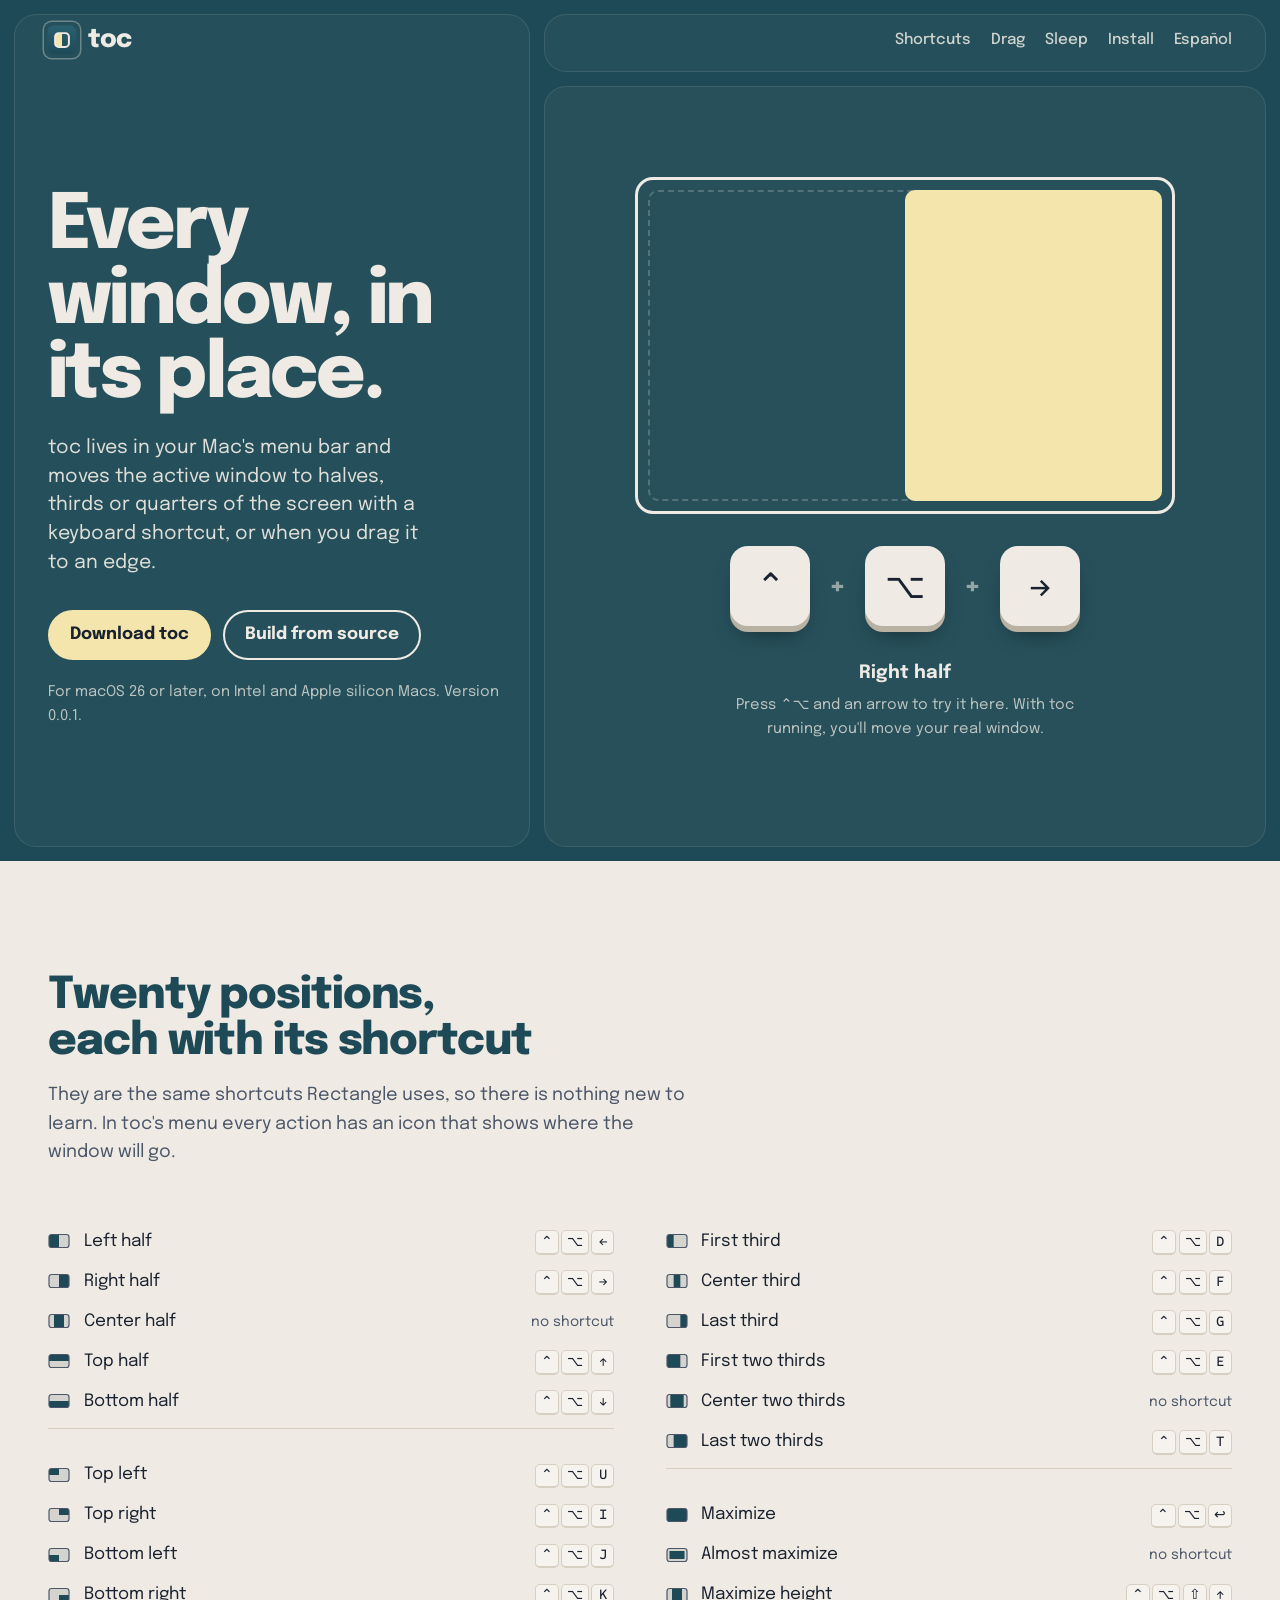
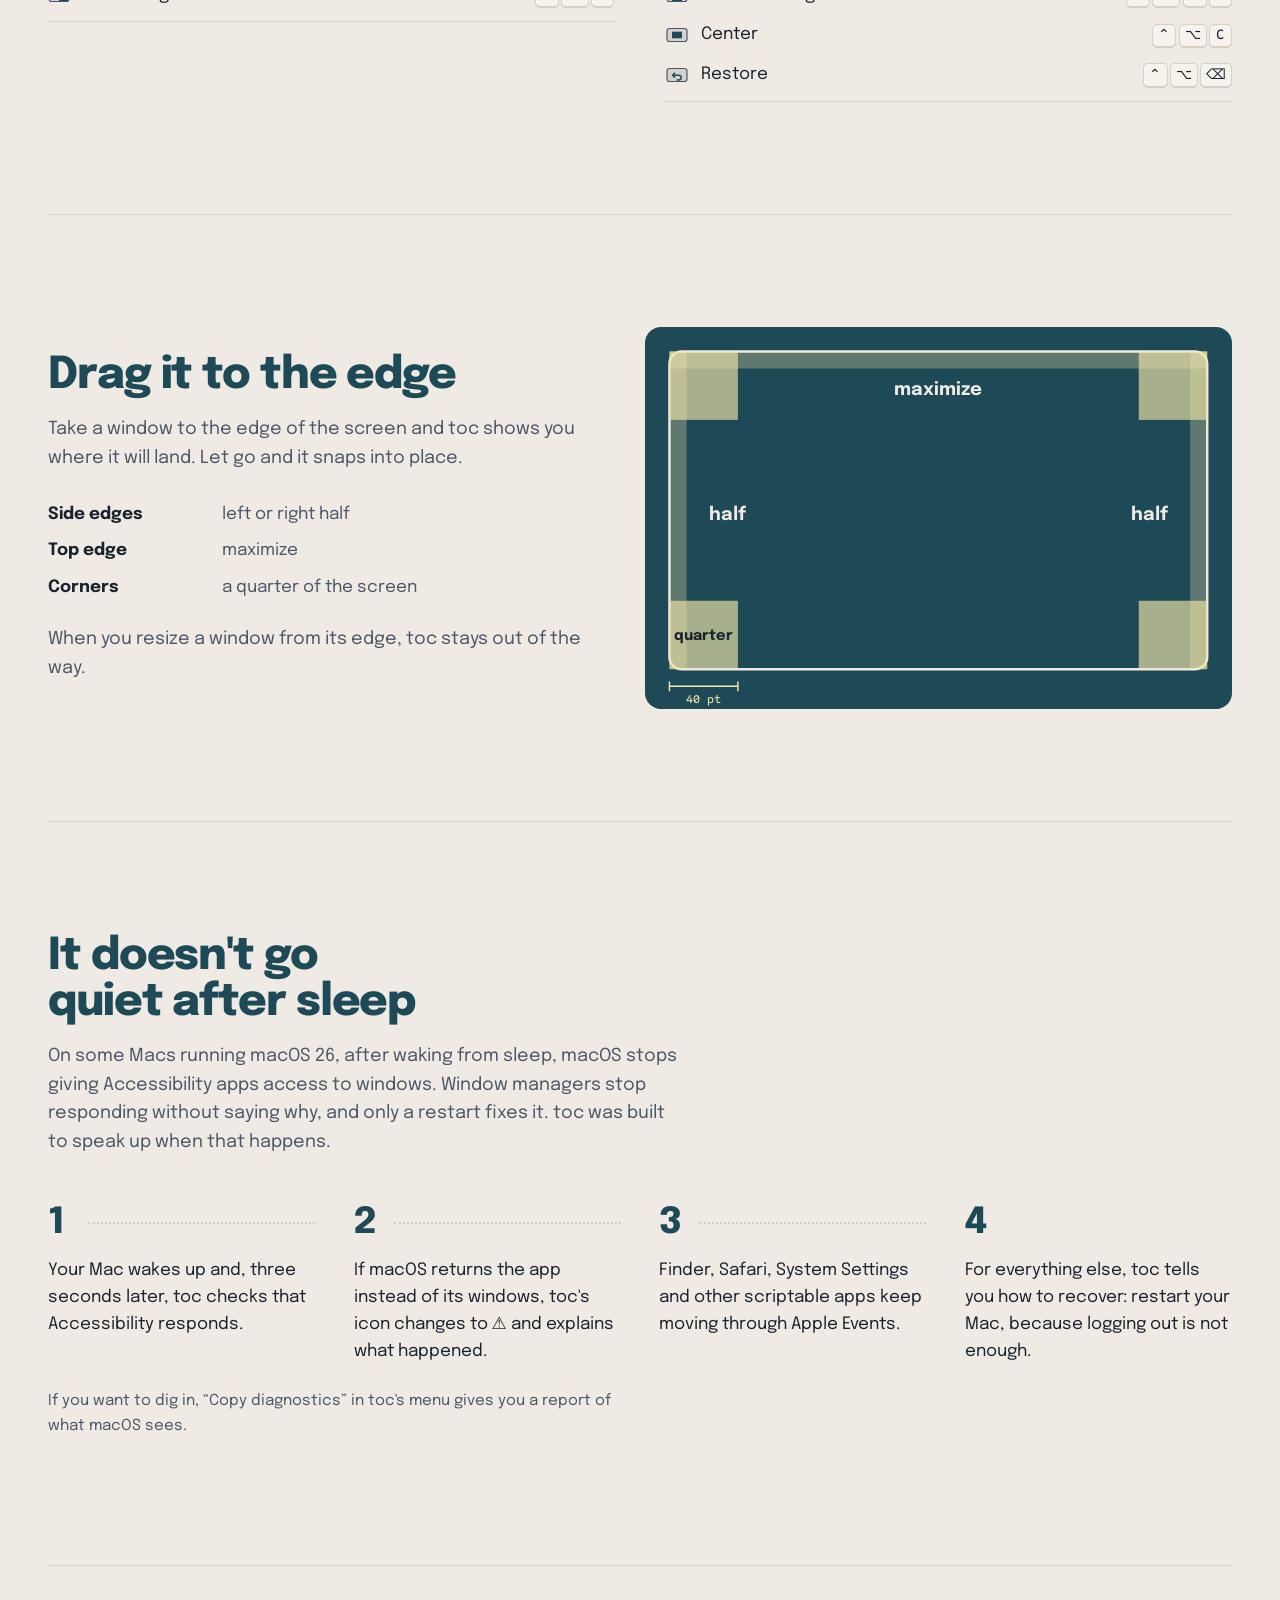
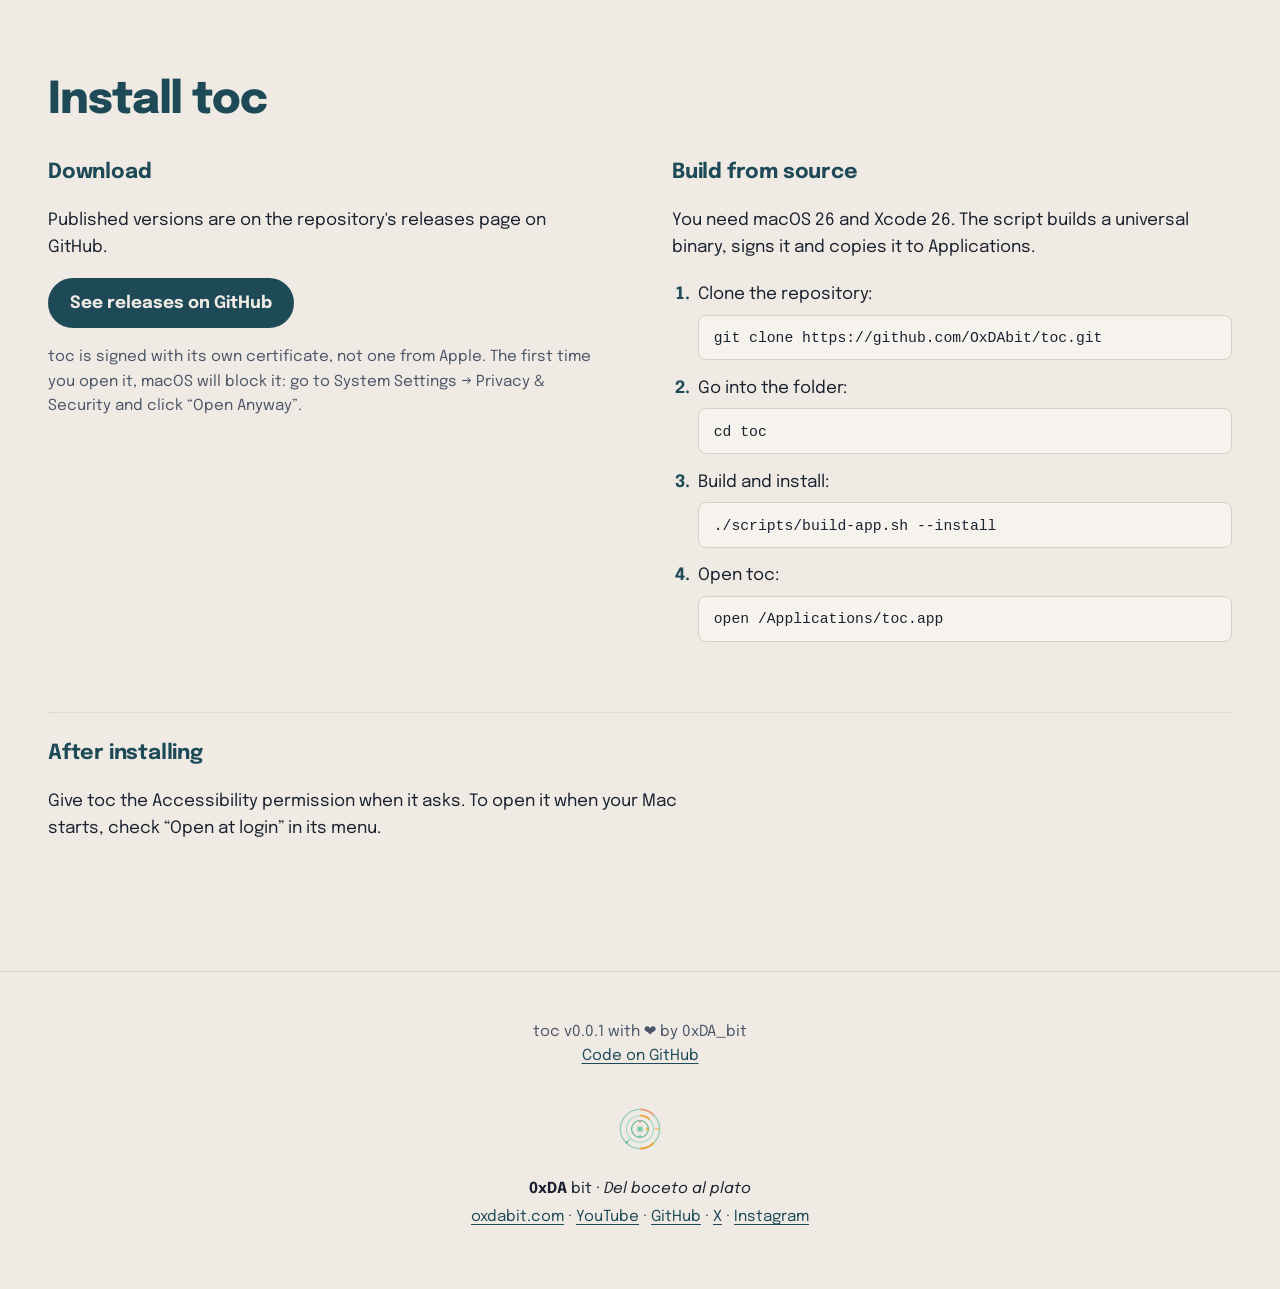
==== commit 71ce0b17: "Nueva portada: el atajo mueve la ventana Sustituye la demo por un diagrama de pantalla y tres teclas" ====
--- a/en/index.html
+++ b/en/index.html
@@ -23,8 +23,8 @@
 <link rel="preconnect" href="https://fonts.googleapis.com">
 <link rel="preconnect" href="https://fonts.gstatic.com" crossorigin>
 <link rel="stylesheet" href="https://fonts.googleapis.com/css2?family=Epilogue:wght@400;500;700;800&family=Sometype+Mono:wght@500&display=swap">
-<link rel="stylesheet" href="../assets/style.css">
-<script defer src="../assets/demo.js"></script>
+<link rel="stylesheet" href="../assets/style.css?v=18302ef5">
+<script defer src="../assets/demo.js?v=b47cd554"></script>
 </head>
 <body>
 <a class="skip" href="#contenido">Skip to content</a>
@@ -53,23 +53,17 @@
       <p class="requirements">For macOS 26 or later, on Intel and Apple silicon Macs. Version 0.0.1.</p>
     </div>
 
-    <figure class="demo" data-demo aria-label="toc demo">
-      <div class="demo-screen">
-        <div class="demo-menubar" aria-hidden="true"><img src="../assets/toc-mono-light.svg" alt=""></div>
-        <div class="demo-area">
-          <div class="demo-footprint" hidden></div>
-          <div class="demo-window" tabindex="0" role="application" aria-roledescription="Notes"
-               aria-label="Notes">
-            <div class="demo-titlebar"><span class="lights" aria-hidden="true"><i></i><i></i><i></i></span>Notes</div>
-            <div class="demo-lines" aria-hidden="true"><i></i><i></i><i></i><i></i></div>
-          </div>
-        </div>
-        <div class="demo-dock" aria-hidden="true"></div>
+    <figure class="shortcut-demo" data-demo aria-label="toc demo">
+      <div class="sd-screen" aria-hidden="true">
+        <div class="sd-ghost"></div>
+        <div class="sd-zone"></div>
+      </div>
+      <div class="sd-keys" aria-hidden="true">
+        <kbd class="sd-mod">⌃</kbd><span class="sd-plus">+</span><kbd class="sd-mod">⌥</kbd><span class="sd-plus">+</span><kbd class="sd-key">→</kbd>
       </div>
       <figcaption>
-        <p class="demo-status" aria-live="polite">Ready to try</p>
-        <div class="demo-buttons"><button type="button" data-action="leftHalf" title="Left half (⌃⌥←)"><svg class="icon" viewBox="0 0 22 16" aria-hidden="true"><defs><clipPath id="c34"><rect x="1.0" y="1.5" width="20.0" height="13.0" rx="2.5"/></clipPath></defs><g clip-path="url(#c34)"><rect class="i-bg" x="1.0" y="1.5" width="20.0" height="13.0"/><rect class="i-zone" x="1.00" y="1.50" width="10.00" height="13.00"/></g><rect class="i-frame" x="1.0" y="1.5" width="20.0" height="13.0" rx="2.5"/></svg><span class="visually-hidden">Left half</span></button><button type="button" data-action="rightHalf" title="Right half (⌃⌥→)"><svg class="icon" viewBox="0 0 22 16" aria-hidden="true"><defs><clipPath id="c35"><rect x="1.0" y="1.5" width="20.0" height="13.0" rx="2.5"/></clipPath></defs><g clip-path="url(#c35)"><rect class="i-bg" x="1.0" y="1.5" width="20.0" height="13.0"/><rect class="i-zone" x="11.00" y="1.50" width="10.00" height="13.00"/></g><rect class="i-frame" x="1.0" y="1.5" width="20.0" height="13.0" rx="2.5"/></svg><span class="visually-hidden">Right half</span></button><button type="button" data-action="topHalf" title="Top half (⌃⌥↑)"><svg class="icon" viewBox="0 0 22 16" aria-hidden="true"><defs><clipPath id="c36"><rect x="1.0" y="1.5" width="20.0" height="13.0" rx="2.5"/></clipPath></defs><g clip-path="url(#c36)"><rect class="i-bg" x="1.0" y="1.5" width="20.0" height="13.0"/><rect class="i-zone" x="1.00" y="1.50" width="20.00" height="6.50"/></g><rect class="i-frame" x="1.0" y="1.5" width="20.0" height="13.0" rx="2.5"/></svg><span class="visually-hidden">Top half</span></button><button type="button" data-action="bottomHalf" title="Bottom half (⌃⌥↓)"><svg class="icon" viewBox="0 0 22 16" aria-hidden="true"><defs><clipPath id="c37"><rect x="1.0" y="1.5" width="20.0" height="13.0" rx="2.5"/></clipPath></defs><g clip-path="url(#c37)"><rect class="i-bg" x="1.0" y="1.5" width="20.0" height="13.0"/><rect class="i-zone" x="1.00" y="8.00" width="20.00" height="6.50"/></g><rect class="i-frame" x="1.0" y="1.5" width="20.0" height="13.0" rx="2.5"/></svg><span class="visually-hidden">Bottom half</span></button><button type="button" data-action="topLeft" title="Top left (⌃⌥U)"><svg class="icon" viewBox="0 0 22 16" aria-hidden="true"><defs><clipPath id="c38"><rect x="1.0" y="1.5" width="20.0" height="13.0" rx="2.5"/></clipPath></defs><g clip-path="url(#c38)"><rect class="i-bg" x="1.0" y="1.5" width="20.0" height="13.0"/><rect class="i-zone" x="1.00" y="1.50" width="10.00" height="6.50"/></g><rect class="i-frame" x="1.0" y="1.5" width="20.0" height="13.0" rx="2.5"/></svg><span class="visually-hidden">Top left</span></button><button type="button" data-action="topRight" title="Top right (⌃⌥I)"><svg class="icon" viewBox="0 0 22 16" aria-hidden="true"><defs><clipPath id="c39"><rect x="1.0" y="1.5" width="20.0" height="13.0" rx="2.5"/></clipPath></defs><g clip-path="url(#c39)"><rect class="i-bg" x="1.0" y="1.5" width="20.0" height="13.0"/><rect class="i-zone" x="11.00" y="1.50" width="10.00" height="6.50"/></g><rect class="i-frame" x="1.0" y="1.5" width="20.0" height="13.0" rx="2.5"/></svg><span class="visually-hidden">Top right</span></button><button type="button" data-action="bottomLeft" title="Bottom left (⌃⌥J)"><svg class="icon" viewBox="0 0 22 16" aria-hidden="true"><defs><clipPath id="c40"><rect x="1.0" y="1.5" width="20.0" height="13.0" rx="2.5"/></clipPath></defs><g clip-path="url(#c40)"><rect class="i-bg" x="1.0" y="1.5" width="20.0" height="13.0"/><rect class="i-zone" x="1.00" y="8.00" width="10.00" height="6.50"/></g><rect class="i-frame" x="1.0" y="1.5" width="20.0" height="13.0" rx="2.5"/></svg><span class="visually-hidden">Bottom left</span></button><button type="button" data-action="bottomRight" title="Bottom right (⌃⌥K)"><svg class="icon" viewBox="0 0 22 16" aria-hidden="true"><defs><clipPath id="c41"><rect x="1.0" y="1.5" width="20.0" height="13.0" rx="2.5"/></clipPath></defs><g clip-path="url(#c41)"><rect class="i-bg" x="1.0" y="1.5" width="20.0" height="13.0"/><rect class="i-zone" x="11.00" y="8.00" width="10.00" height="6.50"/></g><rect class="i-frame" x="1.0" y="1.5" width="20.0" height="13.0" rx="2.5"/></svg><span class="visually-hidden">Bottom right</span></button><button type="button" data-action="firstThird" title="First third (⌃⌥D)"><svg class="icon" viewBox="0 0 22 16" aria-hidden="true"><defs><clipPath id="c42"><rect x="1.0" y="1.5" width="20.0" height="13.0" rx="2.5"/></clipPath></defs><g clip-path="url(#c42)"><rect class="i-bg" x="1.0" y="1.5" width="20.0" height="13.0"/><rect class="i-zone" x="1.00" y="1.50" width="6.67" height="13.00"/></g><rect class="i-frame" x="1.0" y="1.5" width="20.0" height="13.0" rx="2.5"/></svg><span class="visually-hidden">First third</span></button><button type="button" data-action="lastTwoThirds" title="Last two thirds (⌃⌥T)"><svg class="icon" viewBox="0 0 22 16" aria-hidden="true"><defs><clipPath id="c43"><rect x="1.0" y="1.5" width="20.0" height="13.0" rx="2.5"/></clipPath></defs><g clip-path="url(#c43)"><rect class="i-bg" x="1.0" y="1.5" width="20.0" height="13.0"/><rect class="i-zone" x="7.67" y="1.50" width="13.33" height="13.00"/></g><rect class="i-frame" x="1.0" y="1.5" width="20.0" height="13.0" rx="2.5"/></svg><span class="visually-hidden">Last two thirds</span></button><button type="button" data-action="maximize" title="Maximize (⌃⌥↩)"><svg class="icon" viewBox="0 0 22 16" aria-hidden="true"><defs><clipPath id="c44"><rect x="1.0" y="1.5" width="20.0" height="13.0" rx="2.5"/></clipPath></defs><g clip-path="url(#c44)"><rect class="i-bg" x="1.0" y="1.5" width="20.0" height="13.0"/><rect class="i-zone" x="1.00" y="1.50" width="20.00" height="13.00"/></g><rect class="i-frame" x="1.0" y="1.5" width="20.0" height="13.0" rx="2.5"/></svg><span class="visually-hidden">Maximize</span></button><button type="button" data-action="center" title="Center (⌃⌥C)"><svg class="icon" viewBox="0 0 22 16" aria-hidden="true"><defs><clipPath id="c45"><rect x="1.0" y="1.5" width="20.0" height="13.0" rx="2.5"/></clipPath></defs><g clip-path="url(#c45)"><rect class="i-bg" x="1.0" y="1.5" width="20.0" height="13.0"/><rect class="i-zone" x="6.00" y="4.68" width="10.00" height="6.64"/></g><rect class="i-frame" x="1.0" y="1.5" width="20.0" height="13.0" rx="2.5"/></svg><span class="visually-hidden">Center</span></button><button type="button" data-action="restore" title="Restore (⌃⌥⌫)"><svg class="icon" viewBox="0 0 22 16" aria-hidden="true"><defs><clipPath id="c46"><rect x="1.0" y="1.5" width="20.0" height="13.0" rx="2.5"/></clipPath></defs><g clip-path="url(#c46)"><rect class="i-bg" x="1.0" y="1.5" width="20.0" height="13.0"/></g><path class="i-arrow" d="M8.6 6.2 6.4 8.2l2.2 2M6.6 8.2h6.2a2.4 2.4 0 0 1 0 4.8h-1.6"/><rect class="i-frame" x="1.0" y="1.5" width="20.0" height="13.0" rx="2.5"/></svg><span class="visually-hidden">Restore</span></button></div>
-        <p class="demo-hint">Try it here: press ⌃⌥ and an arrow, use the buttons, or drag the window by its title bar.</p>
+        <p class="sd-label" aria-live="polite">Right half</p>
+        <p class="sd-hint">Press ⌃⌥ and an arrow to try it here. With toc running, you&#x27;ll move your real window.</p>
       </figcaption>
       <script type="application/json" class="demo-labels">{"leftHalf": "Left half", "rightHalf": "Right half", "centerHalf": "Center half", "topHalf": "Top half", "bottomHalf": "Bottom half", "topLeft": "Top left", "topRight": "Top right", "bottomLeft": "Bottom left", "bottomRight": "Bottom right", "firstThird": "First third", "centerThird": "Center third", "lastThird": "Last third", "firstTwoThirds": "First two thirds", "centerTwoThirds": "Center two thirds", "lastTwoThirds": "Last two thirds", "maximize": "Maximize", "almostMaximize": "Almost maximize", "maximizeHeight": "Maximize height", "center": "Center", "restore": "Restore", "_ready": "Ready to try", "_empty": "There is no previous position"}</script>
     </figure>
@@ -82,10 +76,10 @@
       <h2>Twenty positions, each with its shortcut</h2>
       <p>They are the same shortcuts Rectangle uses, so there is nothing new to learn. In toc&#x27;s menu every action has an icon that shows where the window will go.</p>
     </div>
-    <div class="menu"><ul class="menu-group"><li><svg class="icon" viewBox="0 0 22 16" aria-hidden="true"><defs><clipPath id="c47"><rect x="1.0" y="1.5" width="20.0" height="13.0" rx="2.5"/></clipPath></defs><g clip-path="url(#c47)"><rect class="i-bg" x="1.0" y="1.5" width="20.0" height="13.0"/><rect class="i-zone" x="1.00" y="1.50" width="10.00" height="13.00"/></g><rect class="i-frame" x="1.0" y="1.5" width="20.0" height="13.0" rx="2.5"/></svg><span class="name">Left half</span><span class="combo"><kbd>⌃</kbd><kbd>⌥</kbd><kbd>←</kbd></span></li><li><svg class="icon" viewBox="0 0 22 16" aria-hidden="true"><defs><clipPath id="c48"><rect x="1.0" y="1.5" width="20.0" height="13.0" rx="2.5"/></clipPath></defs><g clip-path="url(#c48)"><rect class="i-bg" x="1.0" y="1.5" width="20.0" height="13.0"/><rect class="i-zone" x="11.00" y="1.50" width="10.00" height="13.00"/></g><rect class="i-frame" x="1.0" y="1.5" width="20.0" height="13.0" rx="2.5"/></svg><span class="name">Right half</span><span class="combo"><kbd>⌃</kbd><kbd>⌥</kbd><kbd>→</kbd></span></li><li><svg class="icon" viewBox="0 0 22 16" aria-hidden="true"><defs><clipPath id="c49"><rect x="1.0" y="1.5" width="20.0" height="13.0" rx="2.5"/></clipPath></defs><g clip-path="url(#c49)"><rect class="i-bg" x="1.0" y="1.5" width="20.0" height="13.0"/><rect class="i-zone" x="6.00" y="1.50" width="10.00" height="13.00"/></g><rect class="i-frame" x="1.0" y="1.5" width="20.0" height="13.0" rx="2.5"/></svg><span class="name">Center half</span><span class="combo"><span class="none">no shortcut</span></span></li><li><svg class="icon" viewBox="0 0 22 16" aria-hidden="true"><defs><clipPath id="c50"><rect x="1.0" y="1.5" width="20.0" height="13.0" rx="2.5"/></clipPath></defs><g clip-path="url(#c50)"><rect class="i-bg" x="1.0" y="1.5" width="20.0" height="13.0"/><rect class="i-zone" x="1.00" y="1.50" width="20.00" height="6.50"/></g><rect class="i-frame" x="1.0" y="1.5" width="20.0" height="13.0" rx="2.5"/></svg><span class="name">Top half</span><span class="combo"><kbd>⌃</kbd><kbd>⌥</kbd><kbd>↑</kbd></span></li><li><svg class="icon" viewBox="0 0 22 16" aria-hidden="true"><defs><clipPath id="c51"><rect x="1.0" y="1.5" width="20.0" height="13.0" rx="2.5"/></clipPath></defs><g clip-path="url(#c51)"><rect class="i-bg" x="1.0" y="1.5" width="20.0" height="13.0"/><rect class="i-zone" x="1.00" y="8.00" width="20.00" height="6.50"/></g><rect class="i-frame" x="1.0" y="1.5" width="20.0" height="13.0" rx="2.5"/></svg><span class="name">Bottom half</span><span class="combo"><kbd>⌃</kbd><kbd>⌥</kbd><kbd>↓</kbd></span></li></ul>
-<ul class="menu-group"><li><svg class="icon" viewBox="0 0 22 16" aria-hidden="true"><defs><clipPath id="c52"><rect x="1.0" y="1.5" width="20.0" height="13.0" rx="2.5"/></clipPath></defs><g clip-path="url(#c52)"><rect class="i-bg" x="1.0" y="1.5" width="20.0" height="13.0"/><rect class="i-zone" x="1.00" y="1.50" width="10.00" height="6.50"/></g><rect class="i-frame" x="1.0" y="1.5" width="20.0" height="13.0" rx="2.5"/></svg><span class="name">Top left</span><span class="combo"><kbd>⌃</kbd><kbd>⌥</kbd><kbd>U</kbd></span></li><li><svg class="icon" viewBox="0 0 22 16" aria-hidden="true"><defs><clipPath id="c53"><rect x="1.0" y="1.5" width="20.0" height="13.0" rx="2.5"/></clipPath></defs><g clip-path="url(#c53)"><rect class="i-bg" x="1.0" y="1.5" width="20.0" height="13.0"/><rect class="i-zone" x="11.00" y="1.50" width="10.00" height="6.50"/></g><rect class="i-frame" x="1.0" y="1.5" width="20.0" height="13.0" rx="2.5"/></svg><span class="name">Top right</span><span class="combo"><kbd>⌃</kbd><kbd>⌥</kbd><kbd>I</kbd></span></li><li><svg class="icon" viewBox="0 0 22 16" aria-hidden="true"><defs><clipPath id="c54"><rect x="1.0" y="1.5" width="20.0" height="13.0" rx="2.5"/></clipPath></defs><g clip-path="url(#c54)"><rect class="i-bg" x="1.0" y="1.5" width="20.0" height="13.0"/><rect class="i-zone" x="1.00" y="8.00" width="10.00" height="6.50"/></g><rect class="i-frame" x="1.0" y="1.5" width="20.0" height="13.0" rx="2.5"/></svg><span class="name">Bottom left</span><span class="combo"><kbd>⌃</kbd><kbd>⌥</kbd><kbd>J</kbd></span></li><li><svg class="icon" viewBox="0 0 22 16" aria-hidden="true"><defs><clipPath id="c55"><rect x="1.0" y="1.5" width="20.0" height="13.0" rx="2.5"/></clipPath></defs><g clip-path="url(#c55)"><rect class="i-bg" x="1.0" y="1.5" width="20.0" height="13.0"/><rect class="i-zone" x="11.00" y="8.00" width="10.00" height="6.50"/></g><rect class="i-frame" x="1.0" y="1.5" width="20.0" height="13.0" rx="2.5"/></svg><span class="name">Bottom right</span><span class="combo"><kbd>⌃</kbd><kbd>⌥</kbd><kbd>K</kbd></span></li></ul>
-<ul class="menu-group"><li><svg class="icon" viewBox="0 0 22 16" aria-hidden="true"><defs><clipPath id="c56"><rect x="1.0" y="1.5" width="20.0" height="13.0" rx="2.5"/></clipPath></defs><g clip-path="url(#c56)"><rect class="i-bg" x="1.0" y="1.5" width="20.0" height="13.0"/><rect class="i-zone" x="1.00" y="1.50" width="6.67" height="13.00"/></g><rect class="i-frame" x="1.0" y="1.5" width="20.0" height="13.0" rx="2.5"/></svg><span class="name">First third</span><span class="combo"><kbd>⌃</kbd><kbd>⌥</kbd><kbd>D</kbd></span></li><li><svg class="icon" viewBox="0 0 22 16" aria-hidden="true"><defs><clipPath id="c57"><rect x="1.0" y="1.5" width="20.0" height="13.0" rx="2.5"/></clipPath></defs><g clip-path="url(#c57)"><rect class="i-bg" x="1.0" y="1.5" width="20.0" height="13.0"/><rect class="i-zone" x="7.67" y="1.50" width="6.67" height="13.00"/></g><rect class="i-frame" x="1.0" y="1.5" width="20.0" height="13.0" rx="2.5"/></svg><span class="name">Center third</span><span class="combo"><kbd>⌃</kbd><kbd>⌥</kbd><kbd>F</kbd></span></li><li><svg class="icon" viewBox="0 0 22 16" aria-hidden="true"><defs><clipPath id="c58"><rect x="1.0" y="1.5" width="20.0" height="13.0" rx="2.5"/></clipPath></defs><g clip-path="url(#c58)"><rect class="i-bg" x="1.0" y="1.5" width="20.0" height="13.0"/><rect class="i-zone" x="14.33" y="1.50" width="6.67" height="13.00"/></g><rect class="i-frame" x="1.0" y="1.5" width="20.0" height="13.0" rx="2.5"/></svg><span class="name">Last third</span><span class="combo"><kbd>⌃</kbd><kbd>⌥</kbd><kbd>G</kbd></span></li><li><svg class="icon" viewBox="0 0 22 16" aria-hidden="true"><defs><clipPath id="c59"><rect x="1.0" y="1.5" width="20.0" height="13.0" rx="2.5"/></clipPath></defs><g clip-path="url(#c59)"><rect class="i-bg" x="1.0" y="1.5" width="20.0" height="13.0"/><rect class="i-zone" x="1.00" y="1.50" width="13.33" height="13.00"/></g><rect class="i-frame" x="1.0" y="1.5" width="20.0" height="13.0" rx="2.5"/></svg><span class="name">First two thirds</span><span class="combo"><kbd>⌃</kbd><kbd>⌥</kbd><kbd>E</kbd></span></li><li><svg class="icon" viewBox="0 0 22 16" aria-hidden="true"><defs><clipPath id="c60"><rect x="1.0" y="1.5" width="20.0" height="13.0" rx="2.5"/></clipPath></defs><g clip-path="url(#c60)"><rect class="i-bg" x="1.0" y="1.5" width="20.0" height="13.0"/><rect class="i-zone" x="4.33" y="1.50" width="13.33" height="13.00"/></g><rect class="i-frame" x="1.0" y="1.5" width="20.0" height="13.0" rx="2.5"/></svg><span class="name">Center two thirds</span><span class="combo"><span class="none">no shortcut</span></span></li><li><svg class="icon" viewBox="0 0 22 16" aria-hidden="true"><defs><clipPath id="c61"><rect x="1.0" y="1.5" width="20.0" height="13.0" rx="2.5"/></clipPath></defs><g clip-path="url(#c61)"><rect class="i-bg" x="1.0" y="1.5" width="20.0" height="13.0"/><rect class="i-zone" x="7.67" y="1.50" width="13.33" height="13.00"/></g><rect class="i-frame" x="1.0" y="1.5" width="20.0" height="13.0" rx="2.5"/></svg><span class="name">Last two thirds</span><span class="combo"><kbd>⌃</kbd><kbd>⌥</kbd><kbd>T</kbd></span></li></ul>
-<ul class="menu-group"><li><svg class="icon" viewBox="0 0 22 16" aria-hidden="true"><defs><clipPath id="c62"><rect x="1.0" y="1.5" width="20.0" height="13.0" rx="2.5"/></clipPath></defs><g clip-path="url(#c62)"><rect class="i-bg" x="1.0" y="1.5" width="20.0" height="13.0"/><rect class="i-zone" x="1.00" y="1.50" width="20.00" height="13.00"/></g><rect class="i-frame" x="1.0" y="1.5" width="20.0" height="13.0" rx="2.5"/></svg><span class="name">Maximize</span><span class="combo"><kbd>⌃</kbd><kbd>⌥</kbd><kbd>↩</kbd></span></li><li><svg class="icon" viewBox="0 0 22 16" aria-hidden="true"><defs><clipPath id="c63"><rect x="1.0" y="1.5" width="20.0" height="13.0" rx="2.5"/></clipPath></defs><g clip-path="url(#c63)"><rect class="i-bg" x="1.0" y="1.5" width="20.0" height="13.0"/><rect class="i-zone" x="3.50" y="4.00" width="15.00" height="8.00"/></g><rect class="i-frame" x="1.0" y="1.5" width="20.0" height="13.0" rx="2.5"/></svg><span class="name">Almost maximize</span><span class="combo"><span class="none">no shortcut</span></span></li><li><svg class="icon" viewBox="0 0 22 16" aria-hidden="true"><defs><clipPath id="c64"><rect x="1.0" y="1.5" width="20.0" height="13.0" rx="2.5"/></clipPath></defs><g clip-path="url(#c64)"><rect class="i-bg" x="1.0" y="1.5" width="20.0" height="13.0"/><rect class="i-zone" x="6.00" y="1.50" width="10.00" height="13.00"/></g><rect class="i-frame" x="1.0" y="1.5" width="20.0" height="13.0" rx="2.5"/></svg><span class="name">Maximize height</span><span class="combo"><kbd>⌃</kbd><kbd>⌥</kbd><kbd>⇧</kbd><kbd>↑</kbd></span></li><li><svg class="icon" viewBox="0 0 22 16" aria-hidden="true"><defs><clipPath id="c65"><rect x="1.0" y="1.5" width="20.0" height="13.0" rx="2.5"/></clipPath></defs><g clip-path="url(#c65)"><rect class="i-bg" x="1.0" y="1.5" width="20.0" height="13.0"/><rect class="i-zone" x="6.00" y="4.68" width="10.00" height="6.64"/></g><rect class="i-frame" x="1.0" y="1.5" width="20.0" height="13.0" rx="2.5"/></svg><span class="name">Center</span><span class="combo"><kbd>⌃</kbd><kbd>⌥</kbd><kbd>C</kbd></span></li><li><svg class="icon" viewBox="0 0 22 16" aria-hidden="true"><defs><clipPath id="c66"><rect x="1.0" y="1.5" width="20.0" height="13.0" rx="2.5"/></clipPath></defs><g clip-path="url(#c66)"><rect class="i-bg" x="1.0" y="1.5" width="20.0" height="13.0"/></g><path class="i-arrow" d="M8.6 6.2 6.4 8.2l2.2 2M6.6 8.2h6.2a2.4 2.4 0 0 1 0 4.8h-1.6"/><rect class="i-frame" x="1.0" y="1.5" width="20.0" height="13.0" rx="2.5"/></svg><span class="name">Restore</span><span class="combo"><kbd>⌃</kbd><kbd>⌥</kbd><kbd>⌫</kbd></span></li></ul></div>
+    <div class="menu"><ul class="menu-group"><li><svg class="icon" viewBox="0 0 22 16" aria-hidden="true"><defs><clipPath id="c21"><rect x="1.0" y="1.5" width="20.0" height="13.0" rx="2.5"/></clipPath></defs><g clip-path="url(#c21)"><rect class="i-bg" x="1.0" y="1.5" width="20.0" height="13.0"/><rect class="i-zone" x="1.00" y="1.50" width="10.00" height="13.00"/></g><rect class="i-frame" x="1.0" y="1.5" width="20.0" height="13.0" rx="2.5"/></svg><span class="name">Left half</span><span class="combo"><kbd>⌃</kbd><kbd>⌥</kbd><kbd>←</kbd></span></li><li><svg class="icon" viewBox="0 0 22 16" aria-hidden="true"><defs><clipPath id="c22"><rect x="1.0" y="1.5" width="20.0" height="13.0" rx="2.5"/></clipPath></defs><g clip-path="url(#c22)"><rect class="i-bg" x="1.0" y="1.5" width="20.0" height="13.0"/><rect class="i-zone" x="11.00" y="1.50" width="10.00" height="13.00"/></g><rect class="i-frame" x="1.0" y="1.5" width="20.0" height="13.0" rx="2.5"/></svg><span class="name">Right half</span><span class="combo"><kbd>⌃</kbd><kbd>⌥</kbd><kbd>→</kbd></span></li><li><svg class="icon" viewBox="0 0 22 16" aria-hidden="true"><defs><clipPath id="c23"><rect x="1.0" y="1.5" width="20.0" height="13.0" rx="2.5"/></clipPath></defs><g clip-path="url(#c23)"><rect class="i-bg" x="1.0" y="1.5" width="20.0" height="13.0"/><rect class="i-zone" x="6.00" y="1.50" width="10.00" height="13.00"/></g><rect class="i-frame" x="1.0" y="1.5" width="20.0" height="13.0" rx="2.5"/></svg><span class="name">Center half</span><span class="combo"><span class="none">no shortcut</span></span></li><li><svg class="icon" viewBox="0 0 22 16" aria-hidden="true"><defs><clipPath id="c24"><rect x="1.0" y="1.5" width="20.0" height="13.0" rx="2.5"/></clipPath></defs><g clip-path="url(#c24)"><rect class="i-bg" x="1.0" y="1.5" width="20.0" height="13.0"/><rect class="i-zone" x="1.00" y="1.50" width="20.00" height="6.50"/></g><rect class="i-frame" x="1.0" y="1.5" width="20.0" height="13.0" rx="2.5"/></svg><span class="name">Top half</span><span class="combo"><kbd>⌃</kbd><kbd>⌥</kbd><kbd>↑</kbd></span></li><li><svg class="icon" viewBox="0 0 22 16" aria-hidden="true"><defs><clipPath id="c25"><rect x="1.0" y="1.5" width="20.0" height="13.0" rx="2.5"/></clipPath></defs><g clip-path="url(#c25)"><rect class="i-bg" x="1.0" y="1.5" width="20.0" height="13.0"/><rect class="i-zone" x="1.00" y="8.00" width="20.00" height="6.50"/></g><rect class="i-frame" x="1.0" y="1.5" width="20.0" height="13.0" rx="2.5"/></svg><span class="name">Bottom half</span><span class="combo"><kbd>⌃</kbd><kbd>⌥</kbd><kbd>↓</kbd></span></li></ul>
+<ul class="menu-group"><li><svg class="icon" viewBox="0 0 22 16" aria-hidden="true"><defs><clipPath id="c26"><rect x="1.0" y="1.5" width="20.0" height="13.0" rx="2.5"/></clipPath></defs><g clip-path="url(#c26)"><rect class="i-bg" x="1.0" y="1.5" width="20.0" height="13.0"/><rect class="i-zone" x="1.00" y="1.50" width="10.00" height="6.50"/></g><rect class="i-frame" x="1.0" y="1.5" width="20.0" height="13.0" rx="2.5"/></svg><span class="name">Top left</span><span class="combo"><kbd>⌃</kbd><kbd>⌥</kbd><kbd>U</kbd></span></li><li><svg class="icon" viewBox="0 0 22 16" aria-hidden="true"><defs><clipPath id="c27"><rect x="1.0" y="1.5" width="20.0" height="13.0" rx="2.5"/></clipPath></defs><g clip-path="url(#c27)"><rect class="i-bg" x="1.0" y="1.5" width="20.0" height="13.0"/><rect class="i-zone" x="11.00" y="1.50" width="10.00" height="6.50"/></g><rect class="i-frame" x="1.0" y="1.5" width="20.0" height="13.0" rx="2.5"/></svg><span class="name">Top right</span><span class="combo"><kbd>⌃</kbd><kbd>⌥</kbd><kbd>I</kbd></span></li><li><svg class="icon" viewBox="0 0 22 16" aria-hidden="true"><defs><clipPath id="c28"><rect x="1.0" y="1.5" width="20.0" height="13.0" rx="2.5"/></clipPath></defs><g clip-path="url(#c28)"><rect class="i-bg" x="1.0" y="1.5" width="20.0" height="13.0"/><rect class="i-zone" x="1.00" y="8.00" width="10.00" height="6.50"/></g><rect class="i-frame" x="1.0" y="1.5" width="20.0" height="13.0" rx="2.5"/></svg><span class="name">Bottom left</span><span class="combo"><kbd>⌃</kbd><kbd>⌥</kbd><kbd>J</kbd></span></li><li><svg class="icon" viewBox="0 0 22 16" aria-hidden="true"><defs><clipPath id="c29"><rect x="1.0" y="1.5" width="20.0" height="13.0" rx="2.5"/></clipPath></defs><g clip-path="url(#c29)"><rect class="i-bg" x="1.0" y="1.5" width="20.0" height="13.0"/><rect class="i-zone" x="11.00" y="8.00" width="10.00" height="6.50"/></g><rect class="i-frame" x="1.0" y="1.5" width="20.0" height="13.0" rx="2.5"/></svg><span class="name">Bottom right</span><span class="combo"><kbd>⌃</kbd><kbd>⌥</kbd><kbd>K</kbd></span></li></ul>
+<ul class="menu-group"><li><svg class="icon" viewBox="0 0 22 16" aria-hidden="true"><defs><clipPath id="c30"><rect x="1.0" y="1.5" width="20.0" height="13.0" rx="2.5"/></clipPath></defs><g clip-path="url(#c30)"><rect class="i-bg" x="1.0" y="1.5" width="20.0" height="13.0"/><rect class="i-zone" x="1.00" y="1.50" width="6.67" height="13.00"/></g><rect class="i-frame" x="1.0" y="1.5" width="20.0" height="13.0" rx="2.5"/></svg><span class="name">First third</span><span class="combo"><kbd>⌃</kbd><kbd>⌥</kbd><kbd>D</kbd></span></li><li><svg class="icon" viewBox="0 0 22 16" aria-hidden="true"><defs><clipPath id="c31"><rect x="1.0" y="1.5" width="20.0" height="13.0" rx="2.5"/></clipPath></defs><g clip-path="url(#c31)"><rect class="i-bg" x="1.0" y="1.5" width="20.0" height="13.0"/><rect class="i-zone" x="7.67" y="1.50" width="6.67" height="13.00"/></g><rect class="i-frame" x="1.0" y="1.5" width="20.0" height="13.0" rx="2.5"/></svg><span class="name">Center third</span><span class="combo"><kbd>⌃</kbd><kbd>⌥</kbd><kbd>F</kbd></span></li><li><svg class="icon" viewBox="0 0 22 16" aria-hidden="true"><defs><clipPath id="c32"><rect x="1.0" y="1.5" width="20.0" height="13.0" rx="2.5"/></clipPath></defs><g clip-path="url(#c32)"><rect class="i-bg" x="1.0" y="1.5" width="20.0" height="13.0"/><rect class="i-zone" x="14.33" y="1.50" width="6.67" height="13.00"/></g><rect class="i-frame" x="1.0" y="1.5" width="20.0" height="13.0" rx="2.5"/></svg><span class="name">Last third</span><span class="combo"><kbd>⌃</kbd><kbd>⌥</kbd><kbd>G</kbd></span></li><li><svg class="icon" viewBox="0 0 22 16" aria-hidden="true"><defs><clipPath id="c33"><rect x="1.0" y="1.5" width="20.0" height="13.0" rx="2.5"/></clipPath></defs><g clip-path="url(#c33)"><rect class="i-bg" x="1.0" y="1.5" width="20.0" height="13.0"/><rect class="i-zone" x="1.00" y="1.50" width="13.33" height="13.00"/></g><rect class="i-frame" x="1.0" y="1.5" width="20.0" height="13.0" rx="2.5"/></svg><span class="name">First two thirds</span><span class="combo"><kbd>⌃</kbd><kbd>⌥</kbd><kbd>E</kbd></span></li><li><svg class="icon" viewBox="0 0 22 16" aria-hidden="true"><defs><clipPath id="c34"><rect x="1.0" y="1.5" width="20.0" height="13.0" rx="2.5"/></clipPath></defs><g clip-path="url(#c34)"><rect class="i-bg" x="1.0" y="1.5" width="20.0" height="13.0"/><rect class="i-zone" x="4.33" y="1.50" width="13.33" height="13.00"/></g><rect class="i-frame" x="1.0" y="1.5" width="20.0" height="13.0" rx="2.5"/></svg><span class="name">Center two thirds</span><span class="combo"><span class="none">no shortcut</span></span></li><li><svg class="icon" viewBox="0 0 22 16" aria-hidden="true"><defs><clipPath id="c35"><rect x="1.0" y="1.5" width="20.0" height="13.0" rx="2.5"/></clipPath></defs><g clip-path="url(#c35)"><rect class="i-bg" x="1.0" y="1.5" width="20.0" height="13.0"/><rect class="i-zone" x="7.67" y="1.50" width="13.33" height="13.00"/></g><rect class="i-frame" x="1.0" y="1.5" width="20.0" height="13.0" rx="2.5"/></svg><span class="name">Last two thirds</span><span class="combo"><kbd>⌃</kbd><kbd>⌥</kbd><kbd>T</kbd></span></li></ul>
+<ul class="menu-group"><li><svg class="icon" viewBox="0 0 22 16" aria-hidden="true"><defs><clipPath id="c36"><rect x="1.0" y="1.5" width="20.0" height="13.0" rx="2.5"/></clipPath></defs><g clip-path="url(#c36)"><rect class="i-bg" x="1.0" y="1.5" width="20.0" height="13.0"/><rect class="i-zone" x="1.00" y="1.50" width="20.00" height="13.00"/></g><rect class="i-frame" x="1.0" y="1.5" width="20.0" height="13.0" rx="2.5"/></svg><span class="name">Maximize</span><span class="combo"><kbd>⌃</kbd><kbd>⌥</kbd><kbd>↩</kbd></span></li><li><svg class="icon" viewBox="0 0 22 16" aria-hidden="true"><defs><clipPath id="c37"><rect x="1.0" y="1.5" width="20.0" height="13.0" rx="2.5"/></clipPath></defs><g clip-path="url(#c37)"><rect class="i-bg" x="1.0" y="1.5" width="20.0" height="13.0"/><rect class="i-zone" x="3.50" y="4.00" width="15.00" height="8.00"/></g><rect class="i-frame" x="1.0" y="1.5" width="20.0" height="13.0" rx="2.5"/></svg><span class="name">Almost maximize</span><span class="combo"><span class="none">no shortcut</span></span></li><li><svg class="icon" viewBox="0 0 22 16" aria-hidden="true"><defs><clipPath id="c38"><rect x="1.0" y="1.5" width="20.0" height="13.0" rx="2.5"/></clipPath></defs><g clip-path="url(#c38)"><rect class="i-bg" x="1.0" y="1.5" width="20.0" height="13.0"/><rect class="i-zone" x="6.00" y="1.50" width="10.00" height="13.00"/></g><rect class="i-frame" x="1.0" y="1.5" width="20.0" height="13.0" rx="2.5"/></svg><span class="name">Maximize height</span><span class="combo"><kbd>⌃</kbd><kbd>⌥</kbd><kbd>⇧</kbd><kbd>↑</kbd></span></li><li><svg class="icon" viewBox="0 0 22 16" aria-hidden="true"><defs><clipPath id="c39"><rect x="1.0" y="1.5" width="20.0" height="13.0" rx="2.5"/></clipPath></defs><g clip-path="url(#c39)"><rect class="i-bg" x="1.0" y="1.5" width="20.0" height="13.0"/><rect class="i-zone" x="6.00" y="4.68" width="10.00" height="6.64"/></g><rect class="i-frame" x="1.0" y="1.5" width="20.0" height="13.0" rx="2.5"/></svg><span class="name">Center</span><span class="combo"><kbd>⌃</kbd><kbd>⌥</kbd><kbd>C</kbd></span></li><li><svg class="icon" viewBox="0 0 22 16" aria-hidden="true"><defs><clipPath id="c40"><rect x="1.0" y="1.5" width="20.0" height="13.0" rx="2.5"/></clipPath></defs><g clip-path="url(#c40)"><rect class="i-bg" x="1.0" y="1.5" width="20.0" height="13.0"/></g><path class="i-arrow" d="M8.6 6.2 6.4 8.2l2.2 2M6.6 8.2h6.2a2.4 2.4 0 0 1 0 4.8h-1.6"/><rect class="i-frame" x="1.0" y="1.5" width="20.0" height="13.0" rx="2.5"/></svg><span class="name">Restore</span><span class="combo"><kbd>⌃</kbd><kbd>⌥</kbd><kbd>⌫</kbd></span></li></ul></div>
   </section>
 
   <section id="arrastrar" class="section split">
--- a/assets/style.css
+++ b/assets/style.css
@@ -213,136 +213,66 @@
   main .button.primary { background: var(--vanilla); color: var(--ink); border-color: var(--vanilla); }
 }
 
-/* ---------- Demo: el contenido de una pantalla, en líneas limpias ---------- */
-
-.demo { margin: 0; }
-
-.demo-screen {
+/* ---------- Portada: el atajo mueve la ventana ---------- */
+
+.shortcut-demo {
+  margin: 0;
+  display: grid;
+  justify-items: center;
+  gap: clamp(20px, 3vw, 32px);
+  padding: clamp(8px, 2vw, 24px) 0;
+}
+
+.sd-screen {
   position: relative;
-  aspect-ratio: 43 / 18;          /* la proporción de un monitor ultrapanorámico */
-  border: 2px solid var(--paper);
-  border-radius: 14px;
-  overflow: hidden;
-  background: rgba(13, 42, 50, 0.55);
-  touch-action: none;
-}
-.demo-menubar {
-  height: 7%;
-  min-height: 14px;
-  border-bottom: 1px solid rgba(239, 235, 228, 0.35);
-  padding: 0 2%;
-  display: flex;
-  align-items: center;
-  justify-content: flex-end;
-  opacity: 0.85;
-}
-.demo-menubar img { display: block; width: clamp(10px, 1.4vw, 15px); height: auto; }
-.demo-area {
+  width: min(100%, 540px);
+  aspect-ratio: 16 / 10;
+  border: 3px solid var(--paper);
+  border-radius: 18px;
+}
+.sd-ghost,
+.sd-zone {
   position: absolute;
-  top: 7%;
-  bottom: 9%;
-  left: 0;
-  right: 0;
-}
-.demo-dock {
-  position: absolute;
-  bottom: 1.5%;
-  left: 35%;
-  right: 35%;
-  height: 6%;
-  border: 1px solid rgba(239, 235, 228, 0.45);
-  border-radius: 6px;
-}
-
-.demo-window,
-.demo-footprint {
-  position: absolute;
-  left: calc(var(--x, 0.3) * 100%);
-  top: calc(var(--y, 0.2) * 100%);
-  width: calc(var(--w, 0.4) * 100%);
-  height: calc(var(--h, 0.6) * 100%);
-}
-.demo-window {
-  --x: 0.32; --y: 0.16; --w: 0.36; --h: 0.6;
-  padding: 3px;
-  border-radius: 8px;
+  left: calc(10px + var(--x, 0.5) * (100% - 20px));
+  top: calc(10px + var(--y, 0) * (100% - 20px));
+  width: calc(var(--w, 0.5) * (100% - 20px));
+  height: calc(var(--h, 1) * (100% - 20px));
+  border-radius: 10px;
+}
+.sd-ghost {
+  --x: 0; --y: 0; --w: 1; --h: 1;
+  border: 2px dashed rgba(239, 235, 228, 0.22);
+}
+.sd-zone {
   background: var(--vanilla);
+  transition: left 480ms var(--ease), top 480ms var(--ease), width 480ms var(--ease), height 480ms var(--ease);
+}
+
+.sd-keys { display: flex; align-items: center; gap: clamp(8px, 1.6vw, 18px); }
+.sd-keys kbd {
+  display: grid;
+  place-items: center;
+  width: clamp(52px, 7vw, 80px);
+  height: clamp(52px, 7vw, 80px);
+  margin: 0;
+  border: 0;
+  border-radius: clamp(12px, 1.6vw, 18px);
+  background: var(--paper);
   color: var(--ink);
-  box-shadow: 0 0 0 1px rgba(26, 34, 48, 0.25);
-  transition: left 260ms var(--ease), top 260ms var(--ease), width 260ms var(--ease), height 260ms var(--ease);
-  cursor: default;
-  overflow: hidden;
-}
-.demo-window.dragging { transition: none; }
-.demo-window:focus-visible { outline-color: var(--paper); }
-
-.demo-titlebar {
-  display: flex;
-  align-items: center;
-  gap: 8px;
-  padding: 2px 6px 4px;
-  font: 700 clamp(0.6rem, 1.1vw, 0.78rem)/1.2 var(--font);
-  cursor: grab;
-  user-select: none;
-}
-.dragging .demo-titlebar { cursor: grabbing; }
-.lights { display: inline-flex; gap: 4px; }
-.lights i {
-  width: 7px; height: 7px;
-  border-radius: 50%;
-  border: 1px solid rgba(26, 34, 48, 0.55);
-}
-.demo-lines { padding: 6px 8px; }
-.demo-lines i {
-  display: block;
-  height: 5px;
-  margin: 0 0 7px;
-  border-radius: 3px;
-  background: rgba(30, 74, 87, 0.22);
-}
-.demo-lines i:nth-child(2) { width: 82%; }
-.demo-lines i:nth-child(3) { width: 64%; }
-.demo-lines i:nth-child(4) { width: 72%; }
-
-.demo-footprint {
-  border: 2px dashed var(--vanilla);
-  border-radius: 10px;
-  background: rgba(243, 229, 171, 0.16);
-  pointer-events: none;
-}
-
-.demo figcaption { margin-top: 1rem; }
-.demo-status {
-  margin: 0 0 0.75rem;
-  font-weight: 700;
-  font-size: 1.05rem;
-  min-height: 1.6em;
-}
-.demo-status kbd {
-  color: var(--paper);
-  background: transparent;
-  border-color: rgba(239, 235, 228, 0.5);
-}
-.demo-buttons { display: flex; flex-wrap: wrap; gap: 6px; }
-.demo-buttons button {
-  display: grid;
-  place-items: center;
-  width: 44px;
-  height: 36px;
-  padding: 0;
-  border: 1px solid rgba(239, 235, 228, 0.35);
-  border-radius: 8px;
-  background: transparent;
-  color: var(--paper);
-  cursor: pointer;
-}
-.demo-buttons button:hover,
-.demo-buttons button[aria-pressed="true"] { background: rgba(239, 235, 228, 0.12); border-color: var(--paper); }
-.demo-buttons .icon { width: 28px; height: auto; }
-.demo-buttons .i-zone { fill: var(--vanilla); }
-.demo-buttons .i-arrow { stroke: var(--vanilla); }
-.demo-buttons .i-frame { stroke: var(--paper); }
-.demo-hint { margin: 0.9rem 0 0; font-size: 0.92rem; opacity: 0.78; max-width: 52ch; }
+  font: 500 clamp(1.4rem, 3vw, 2.2rem)/1 var(--mono);
+  box-shadow: 0 6px 0 #b9b2a3, 0 14px 22px -10px rgba(0, 0, 0, 0.55);
+  transition: transform 110ms ease-out, box-shadow 110ms ease-out, background-color 160ms;
+}
+.sd-keys kbd.down {
+  transform: translateY(5px);
+  box-shadow: 0 1px 0 #b9b2a3, 0 6px 12px -8px rgba(0, 0, 0, 0.55);
+}
+.sd-keys .sd-key.down { background: var(--vanilla); }
+.sd-plus { font-weight: 800; font-size: clamp(1.2rem, 2.4vw, 1.8rem); opacity: 0.55; }
+
+.shortcut-demo figcaption { text-align: center; }
+.sd-label { margin: 0; font-weight: 700; font-size: 1.15rem; min-height: 1.6em; }
+.sd-hint { margin: 0.35rem 0 0; font-size: 0.92rem; opacity: 0.75; max-width: 46ch; }
 
 /* ---------- Iconos de las acciones (como en el menú de toc) ---------- */
 
@@ -528,5 +458,5 @@
 
 @media (prefers-reduced-motion: reduce) {
   html { scroll-behavior: auto; }
-  .demo-window { transition: none; }
-}
+  .sd-zone, .sd-keys kbd { transition: none; }
+}
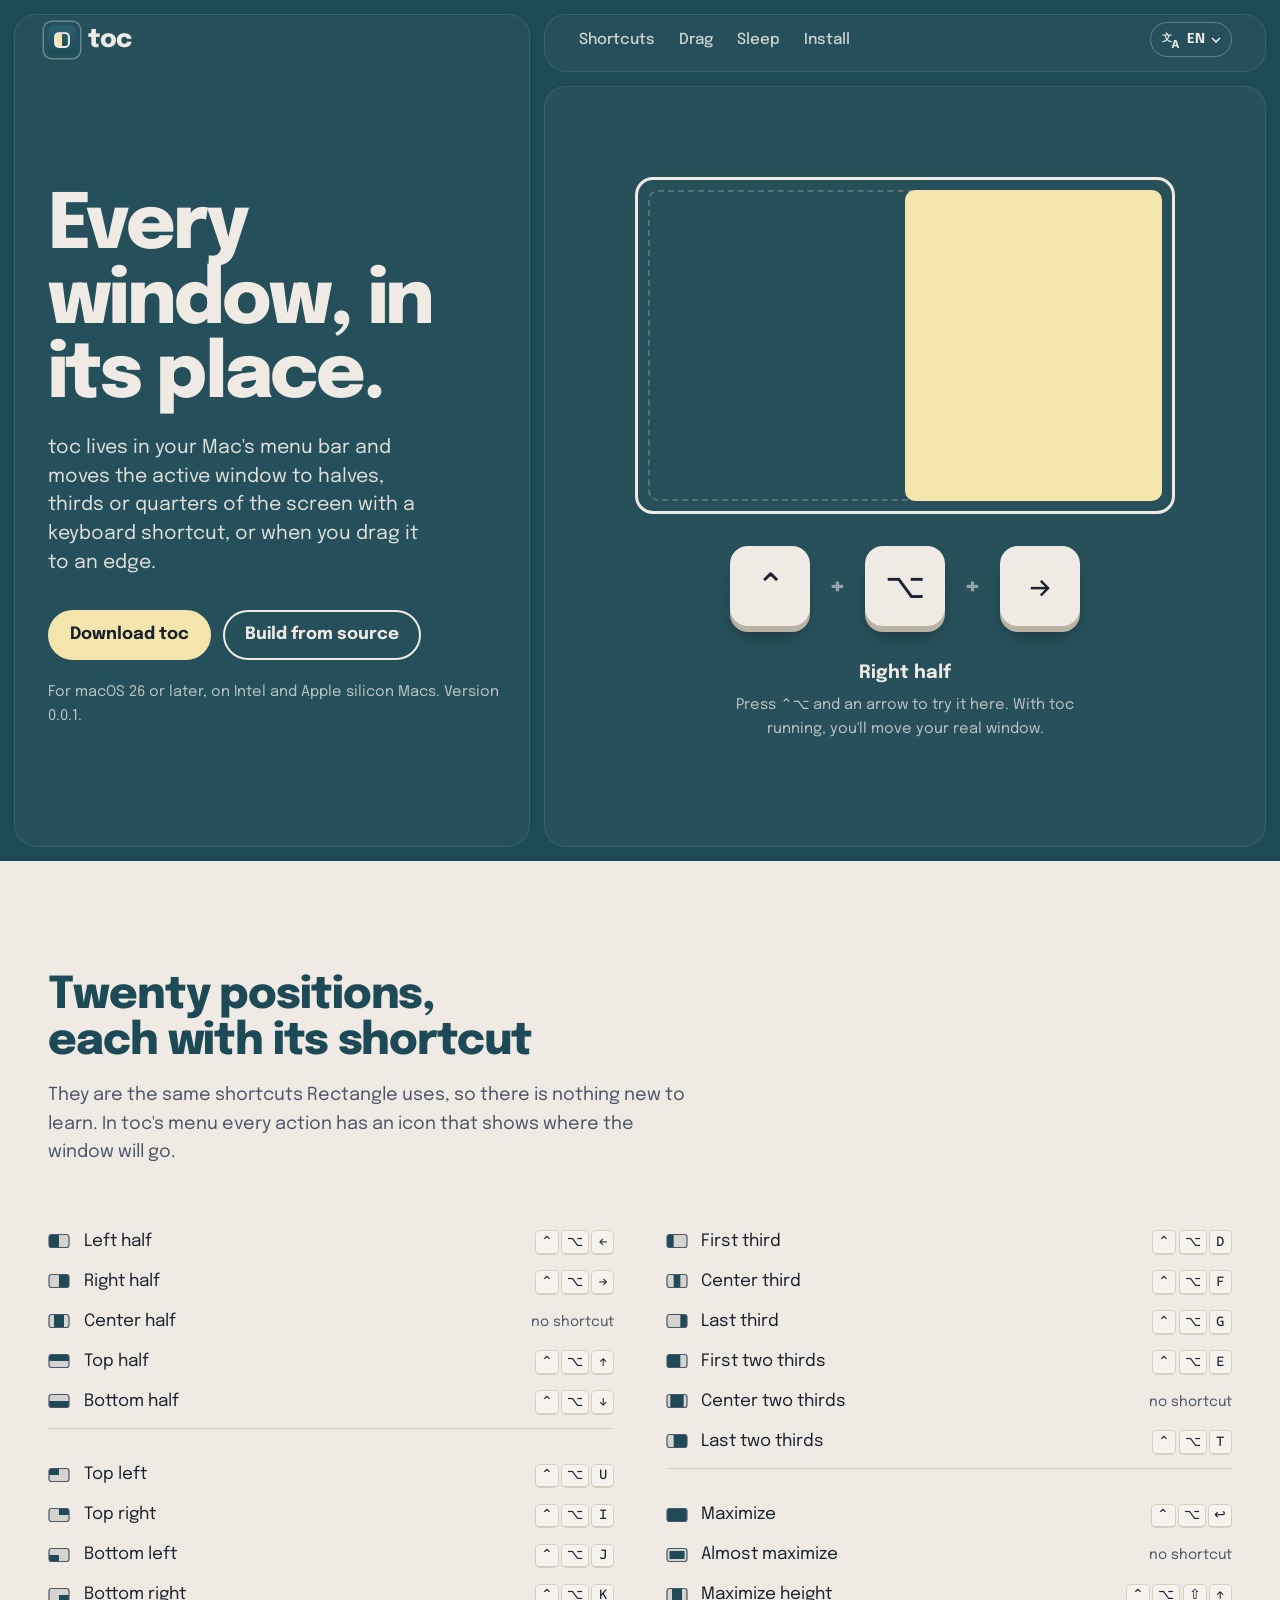
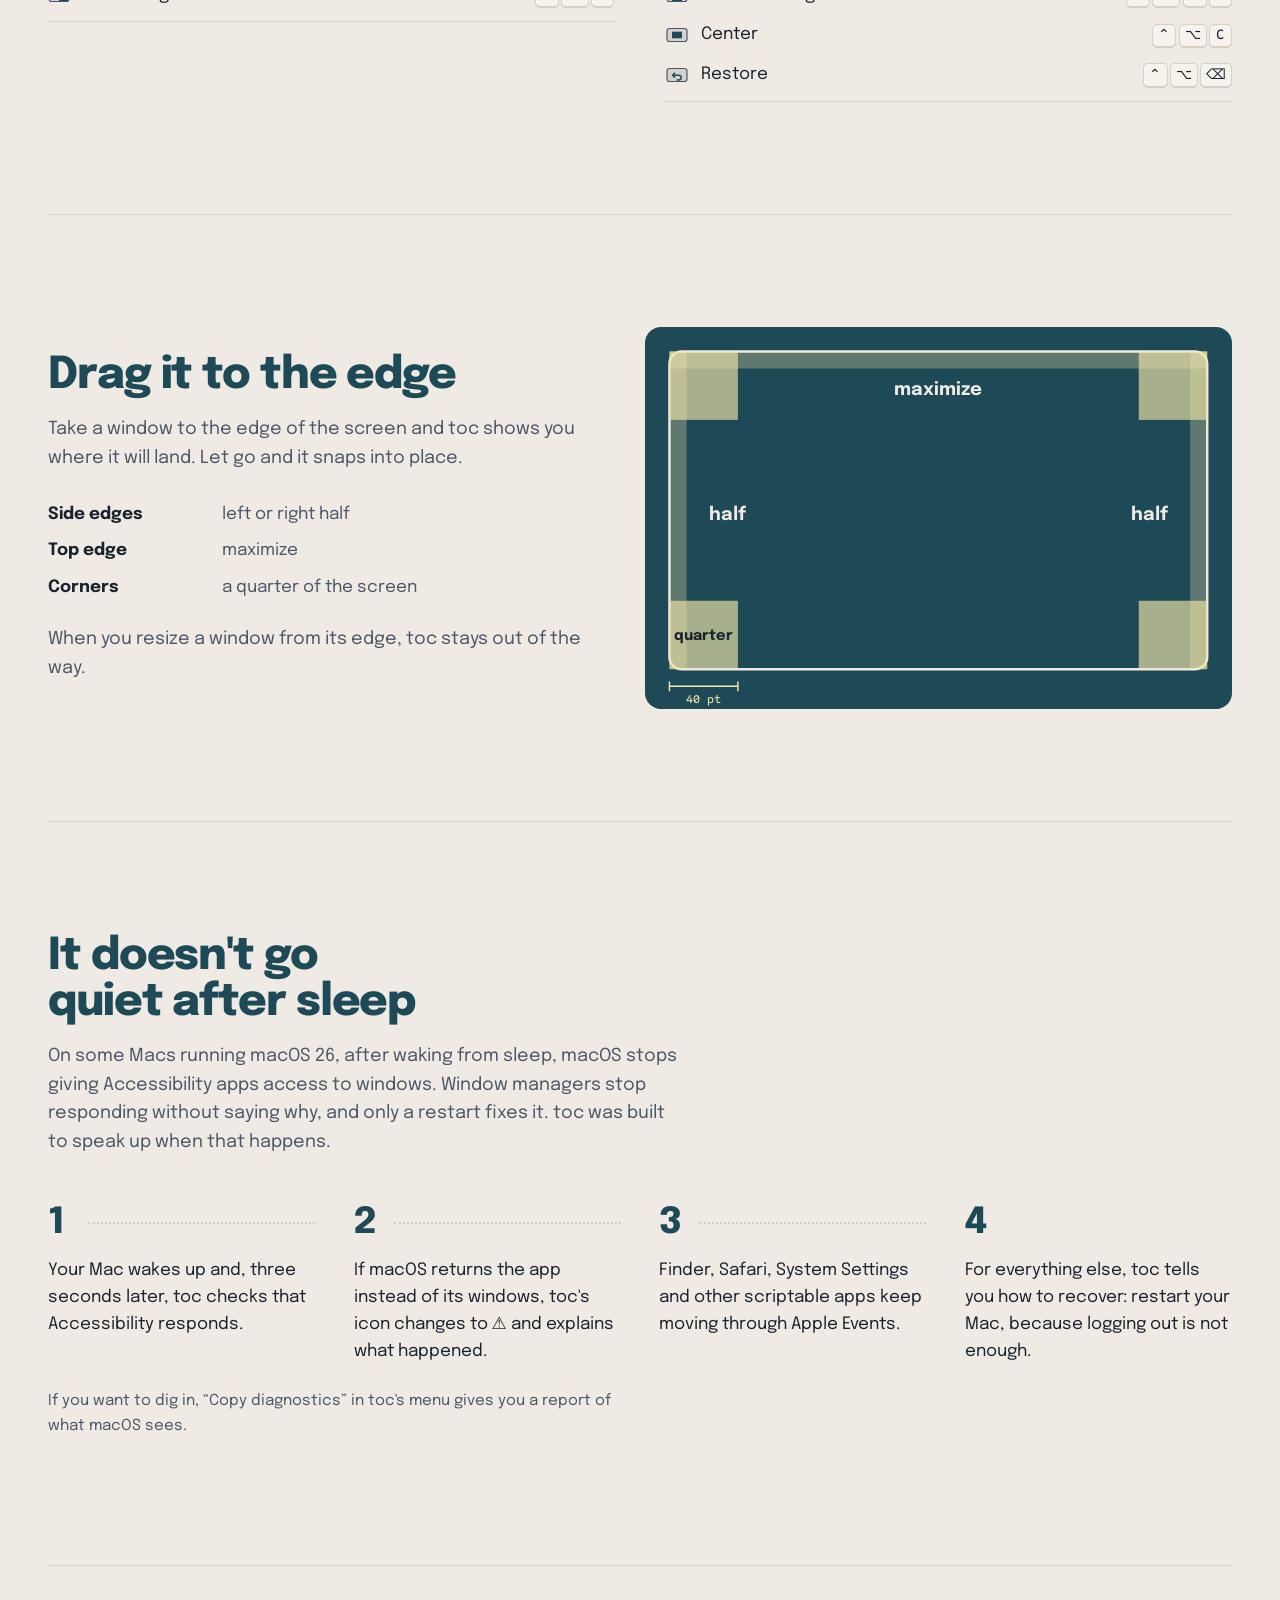
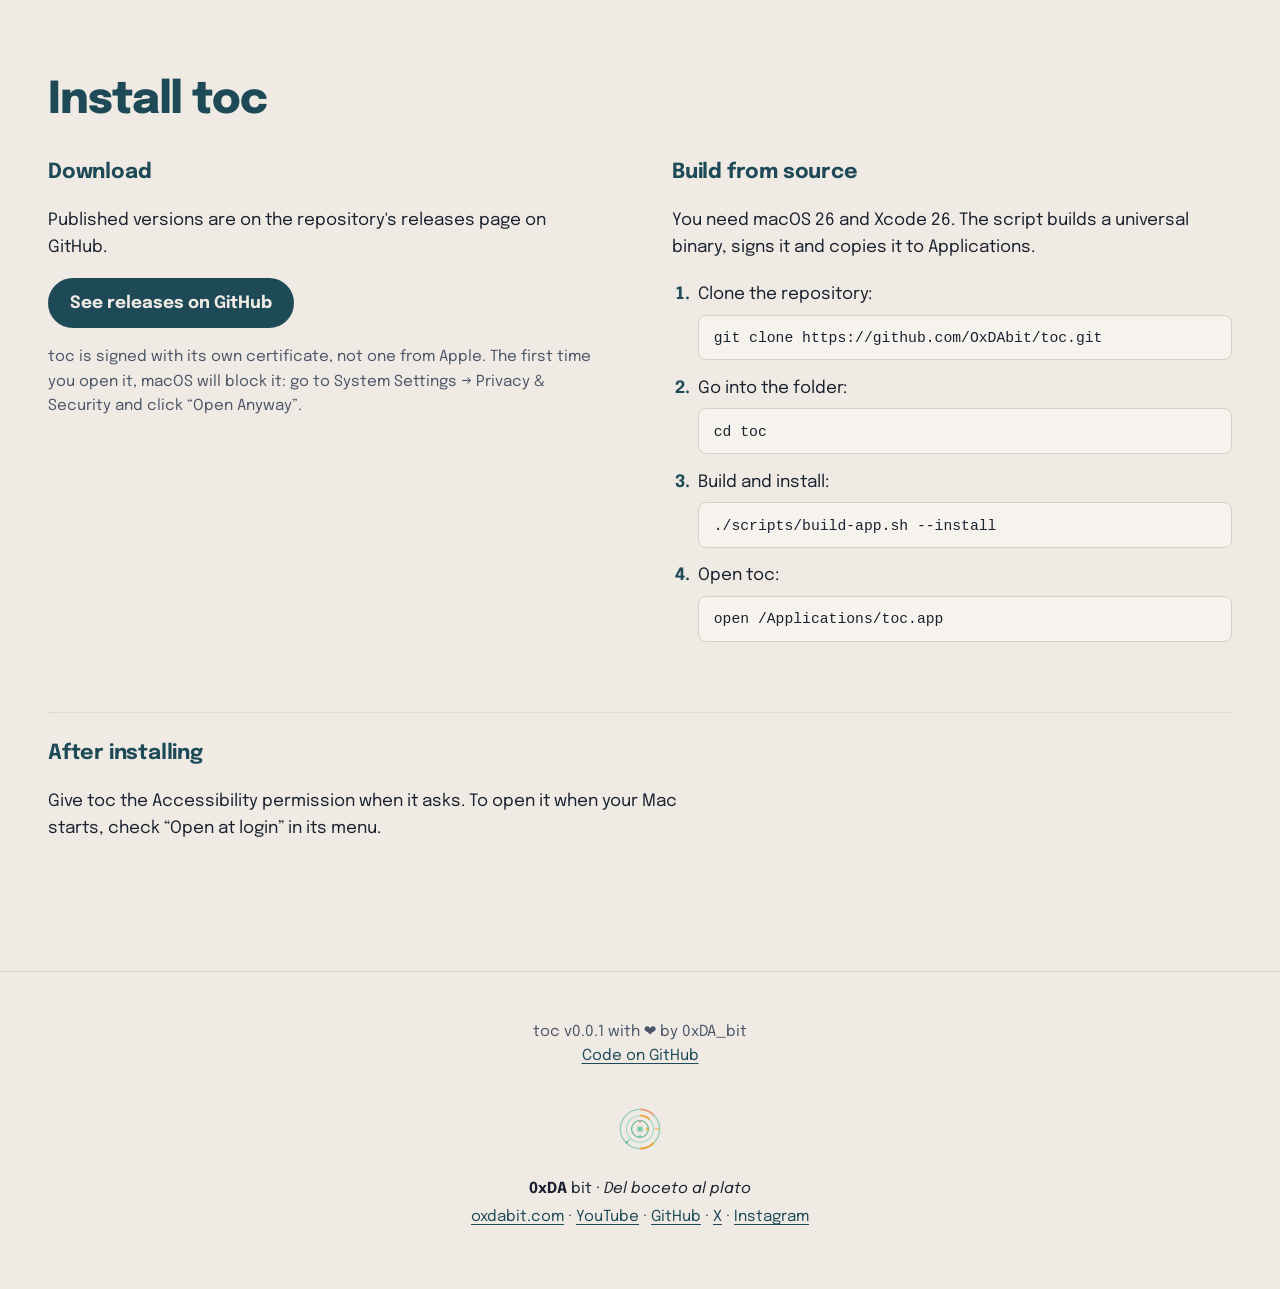
==== commit 3052427f: "Alinea la navegación a la izquierda y añade un selector de idioma La navegación empieza en el panel " ====
--- a/en/index.html
+++ b/en/index.html
@@ -23,8 +23,8 @@
 <link rel="preconnect" href="https://fonts.googleapis.com">
 <link rel="preconnect" href="https://fonts.gstatic.com" crossorigin>
 <link rel="stylesheet" href="https://fonts.googleapis.com/css2?family=Epilogue:wght@400;500;700;800&family=Sometype+Mono:wght@500&display=swap">
-<link rel="stylesheet" href="../assets/style.css?v=18302ef5">
-<script defer src="../assets/demo.js?v=b47cd554"></script>
+<link rel="stylesheet" href="../assets/style.css?v=10b8e357">
+<script defer src="../assets/demo.js?v=91f83004"></script>
 </head>
 <body>
 <a class="skip" href="#contenido">Skip to content</a>
@@ -33,13 +33,27 @@
   <div class="hero-tiles" aria-hidden="true"><i></i><i></i><i></i></div>
   <nav class="top" aria-label="toc">
     <a class="wordmark" href="../"><img src="../assets/toc.svg" alt="" width="36" height="36">toc</a>
-    <ul>
-      <li><a href="#atajos">Shortcuts</a></li>
-      <li><a href="#arrastrar">Drag</a></li>
-      <li><a href="#reposo">Sleep</a></li>
-      <li><a href="#instalar">Install</a></li>
-      <li><a href="../" hreflang="es" lang="es">Español</a></li>
-    </ul>
+    <div class="top-right">
+      <ul class="nav-links">
+        <li><a href="#atajos">Shortcuts</a></li>
+        <li><a href="#arrastrar">Drag</a></li>
+        <li><a href="#reposo">Sleep</a></li>
+        <li><a href="#instalar">Install</a></li>
+      </ul>
+      <details class="lang">
+        <summary aria-label="Language">
+          <svg class="lang-icon" viewBox="0 0 24 24" aria-hidden="true">
+            <text x="1" y="13" font-size="12">文</text><text x="12.5" y="21.5" font-size="12" font-weight="700">A</text>
+          </svg>
+          <span>EN</span>
+          <svg class="lang-caret" viewBox="0 0 10 6" aria-hidden="true"><path d="M1 1l4 4 4-4"/></svg>
+        </summary>
+        <ul class="lang-menu">
+          <li><a href="../" hreflang="es" lang="es">Español</a></li>
+          <li><a href="./" hreflang="en" lang="en" aria-current="page">English</a></li>
+        </ul>
+      </details>
+    </div>
   </nav>
 
   <div class="hero-grid">
--- a/assets/style.css
+++ b/assets/style.css
@@ -136,10 +136,10 @@
 .hero a { color: inherit; }
 
 .top {
-  display: flex;
-  align-items: center;
-  justify-content: space-between;
-  gap: 1rem;
+  display: grid;
+  grid-template-columns: minmax(0, 5fr) minmax(0, 7fr);
+  gap: clamp(32px, 5vw, 72px);
+  align-items: center;
   max-width: 1200px;
   margin: 0 auto;
   padding: 20px 0;
@@ -148,24 +148,78 @@
   display: inline-flex;
   align-items: center;
   gap: 0.5rem;
+  justify-self: start;
   font-weight: 800;
   font-size: 1.6rem;
   letter-spacing: -0.04em;
   text-decoration: none;
 }
 .wordmark img { display: block; width: 36px; height: 36px; margin: -4px 0 -4px -4px; border-radius: 22%; box-shadow: 0 0 0 1.5px rgba(239, 235, 228, 0.35); }
-.top ul {
+
+.top-right {
+  display: flex;
+  align-items: center;
+  justify-content: space-between;
+  gap: 1rem;
+}
+.nav-links {
   display: flex;
   flex-wrap: wrap;
-  gap: 0.25rem 1.25rem;
+  gap: 0.25rem 1.5rem;
   margin: 0;
   padding: 0;
   list-style: none;
   font-weight: 500;
   font-size: 0.95rem;
 }
-.top ul a { text-decoration: none; opacity: 0.85; }
-.top ul a:hover { opacity: 1; text-decoration: underline; }
+.nav-links a { text-decoration: none; opacity: 0.85; }
+.nav-links a:hover { opacity: 1; text-decoration: underline; }
+
+/* Selector de idioma: un <details> nativo, sin dependencias */
+.lang { position: relative; }
+.lang summary {
+  display: inline-flex;
+  align-items: center;
+  gap: 0.4rem;
+  padding: 0.35rem 0.6rem;
+  border: 1px solid rgba(239, 235, 228, 0.3);
+  border-radius: 999px;
+  font-weight: 700;
+  font-size: 0.85rem;
+  cursor: pointer;
+  list-style: none;
+  user-select: none;
+}
+.lang summary::-webkit-details-marker { display: none; }
+.lang summary:hover, .lang[open] summary { background: rgba(239, 235, 228, 0.1); border-color: var(--paper); }
+.lang-icon { width: 20px; height: 20px; fill: currentColor; font-family: -apple-system, "Hiragino Sans", system-ui, sans-serif; }
+.lang-caret { width: 10px; height: 6px; fill: none; stroke: currentColor; stroke-width: 1.6; transition: transform 150ms; }
+.lang[open] .lang-caret { transform: rotate(180deg); }
+.lang-menu {
+  position: absolute;
+  right: 0;
+  top: calc(100% + 8px);
+  z-index: 5;
+  min-width: 10rem;
+  margin: 0;
+  padding: 6px;
+  list-style: none;
+  border-radius: 12px;
+  background: var(--paper);
+  color: var(--ink);
+  box-shadow: 0 0 0 1px rgba(26, 34, 48, 0.12), 0 16px 32px -12px rgba(0, 0, 0, 0.45);
+}
+.hero .lang-menu a {
+  display: block;
+  padding: 0.45rem 0.75rem;
+  border-radius: 8px;
+  color: var(--ink);
+  text-decoration: none;
+  font-weight: 500;
+}
+.hero .lang-menu a:hover { background: rgba(30, 74, 87, 0.1); }
+.hero .lang-menu a[aria-current="page"] { font-weight: 700; color: var(--petrol); }
+.hero .lang-menu a[aria-current="page"]::after { content: " ✓"; }
 
 .hero-grid {
   display: grid;
@@ -446,7 +500,7 @@
   .hero-tiles { display: none; }
   .steps { grid-template-columns: repeat(2, minmax(0, 1fr)); }
   .steps li:nth-child(2n)::after { display: none; }
-  .top { flex-direction: column; align-items: flex-start; }
+  .top { grid-template-columns: minmax(0, 1fr); gap: 14px; }
   .lede { max-width: none; }
 }
 
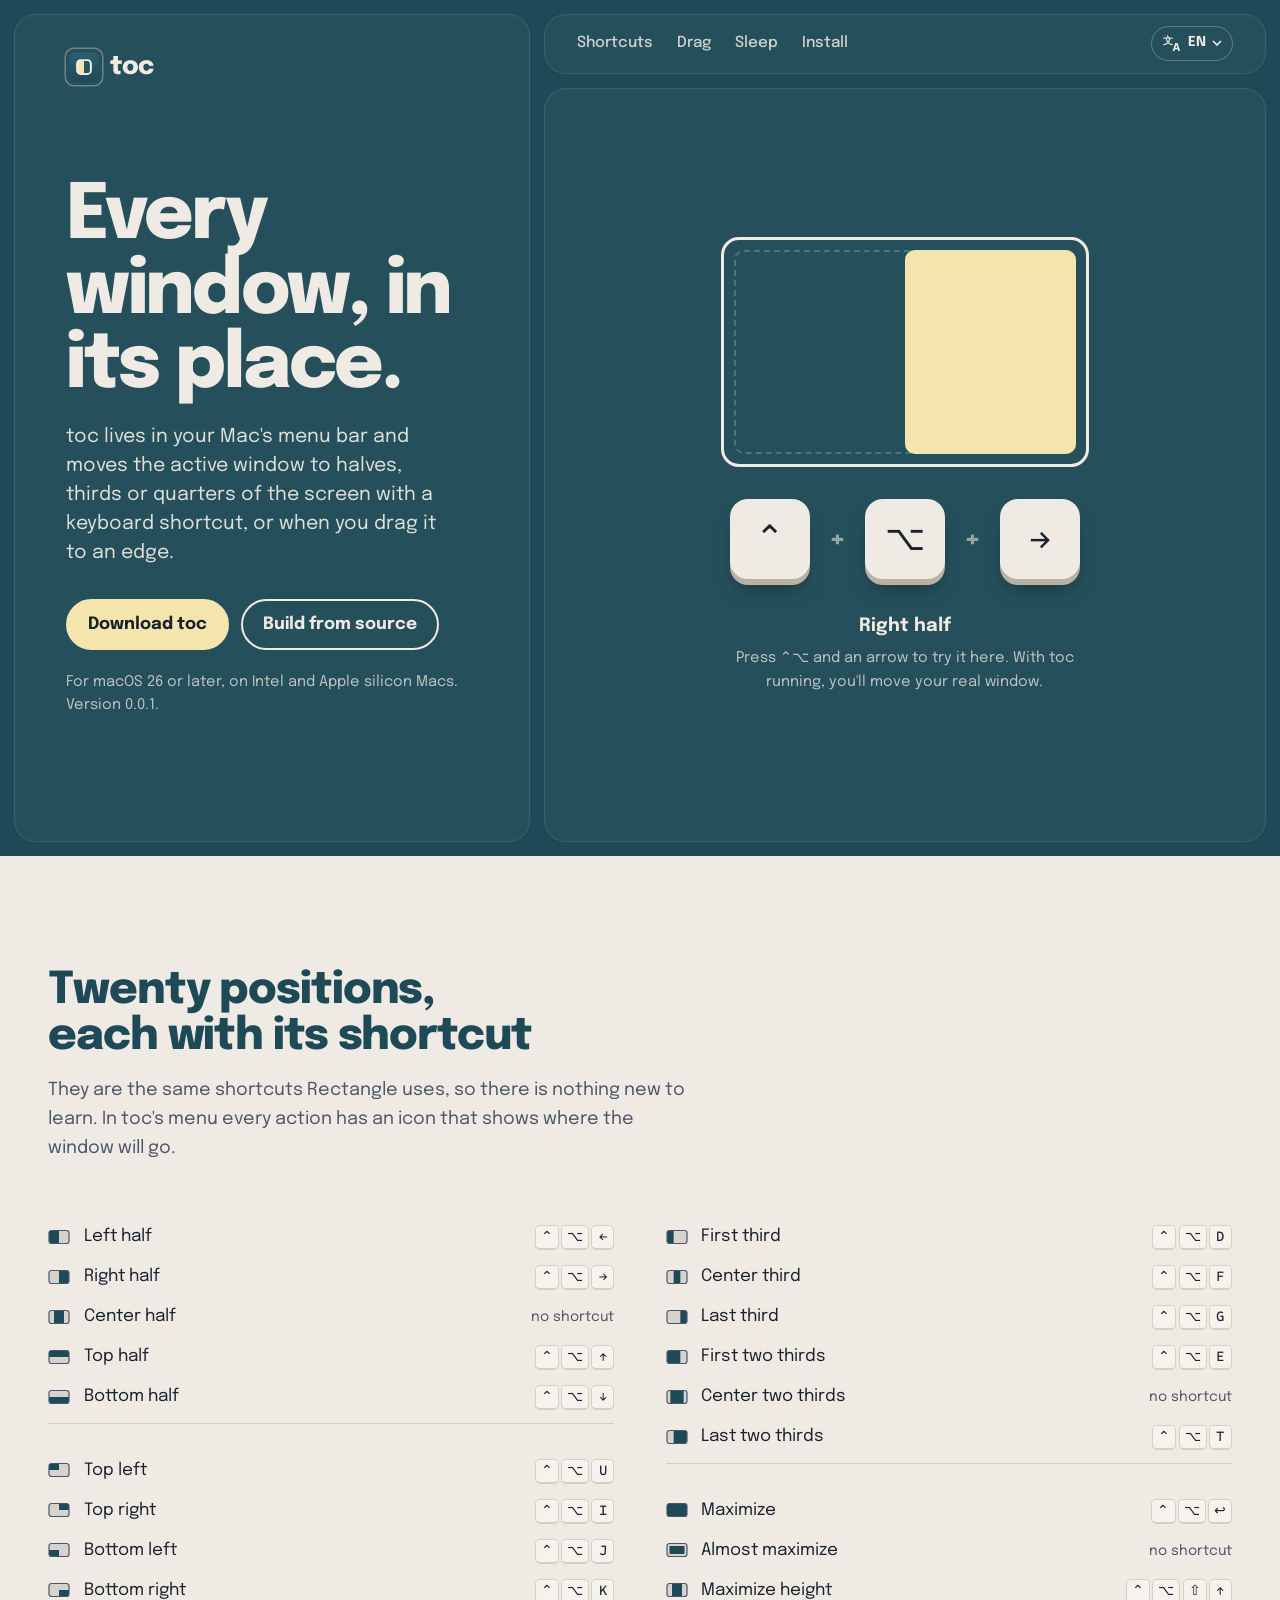
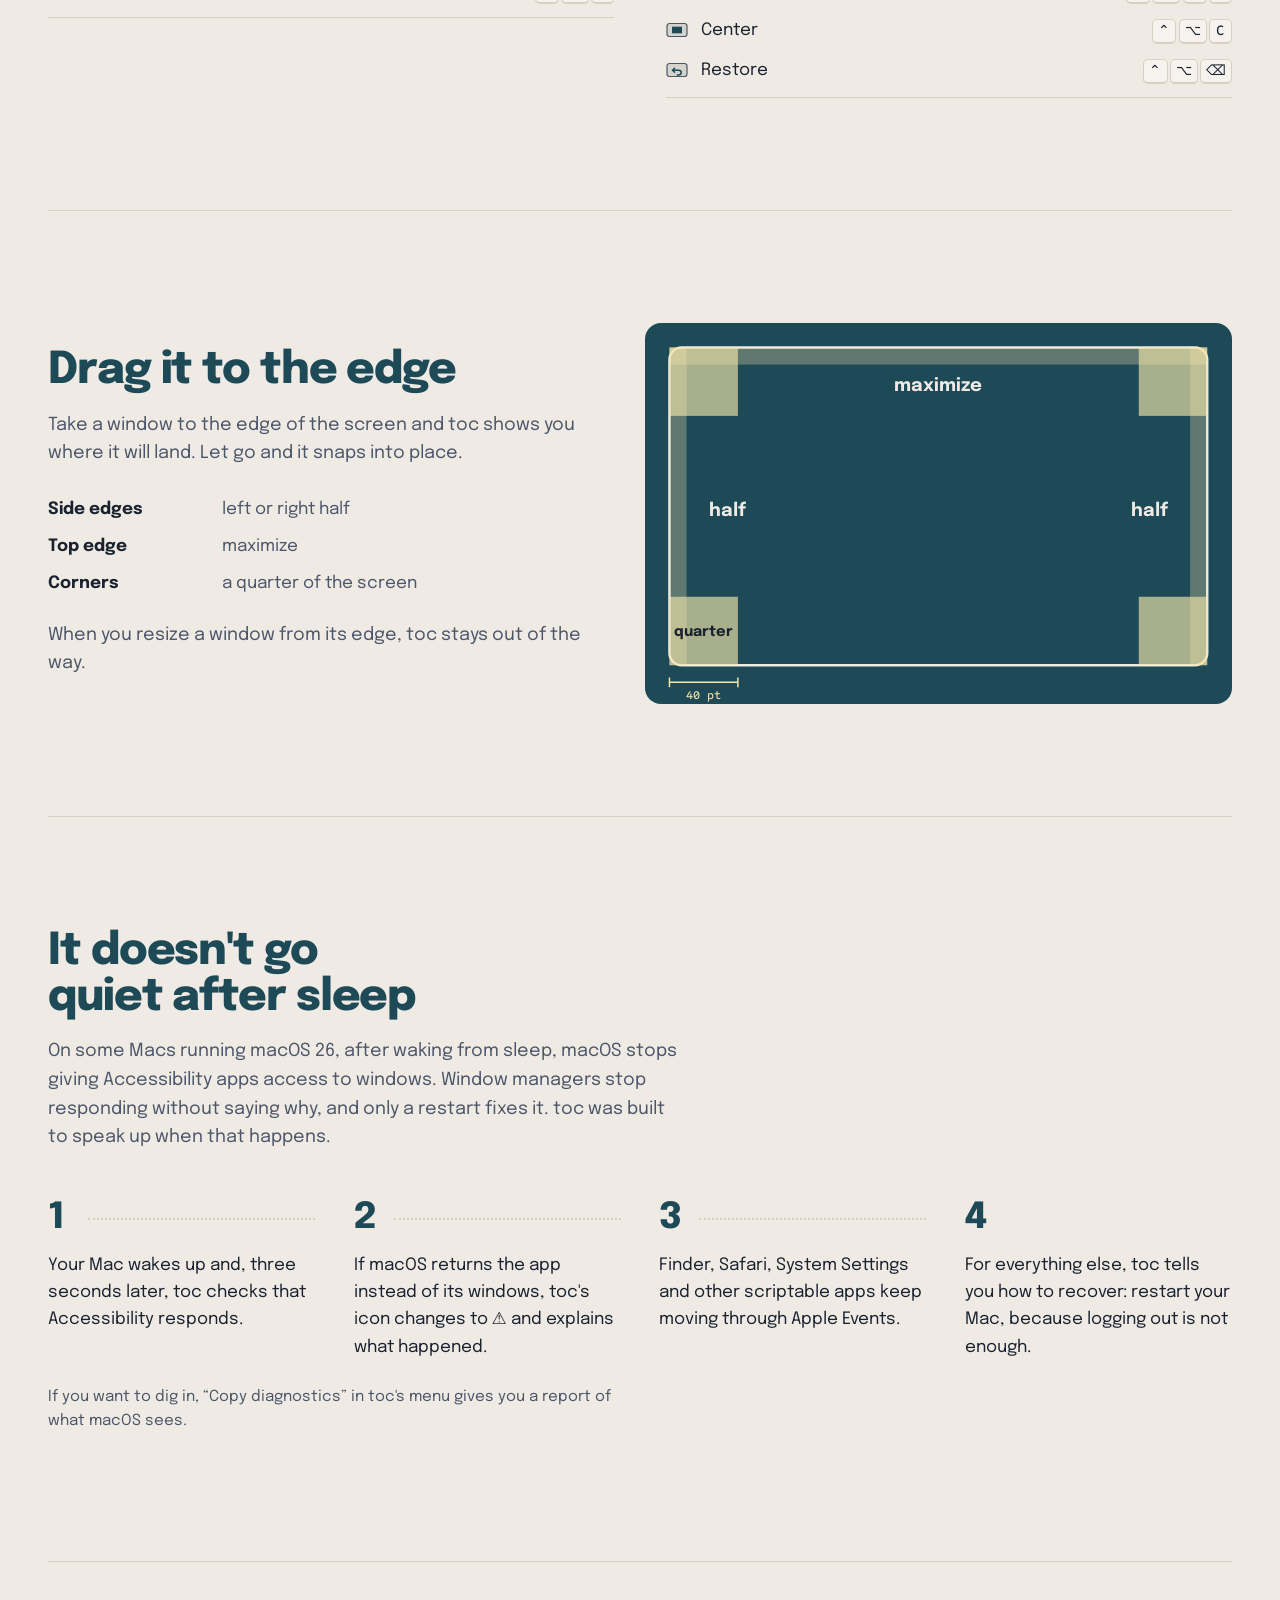
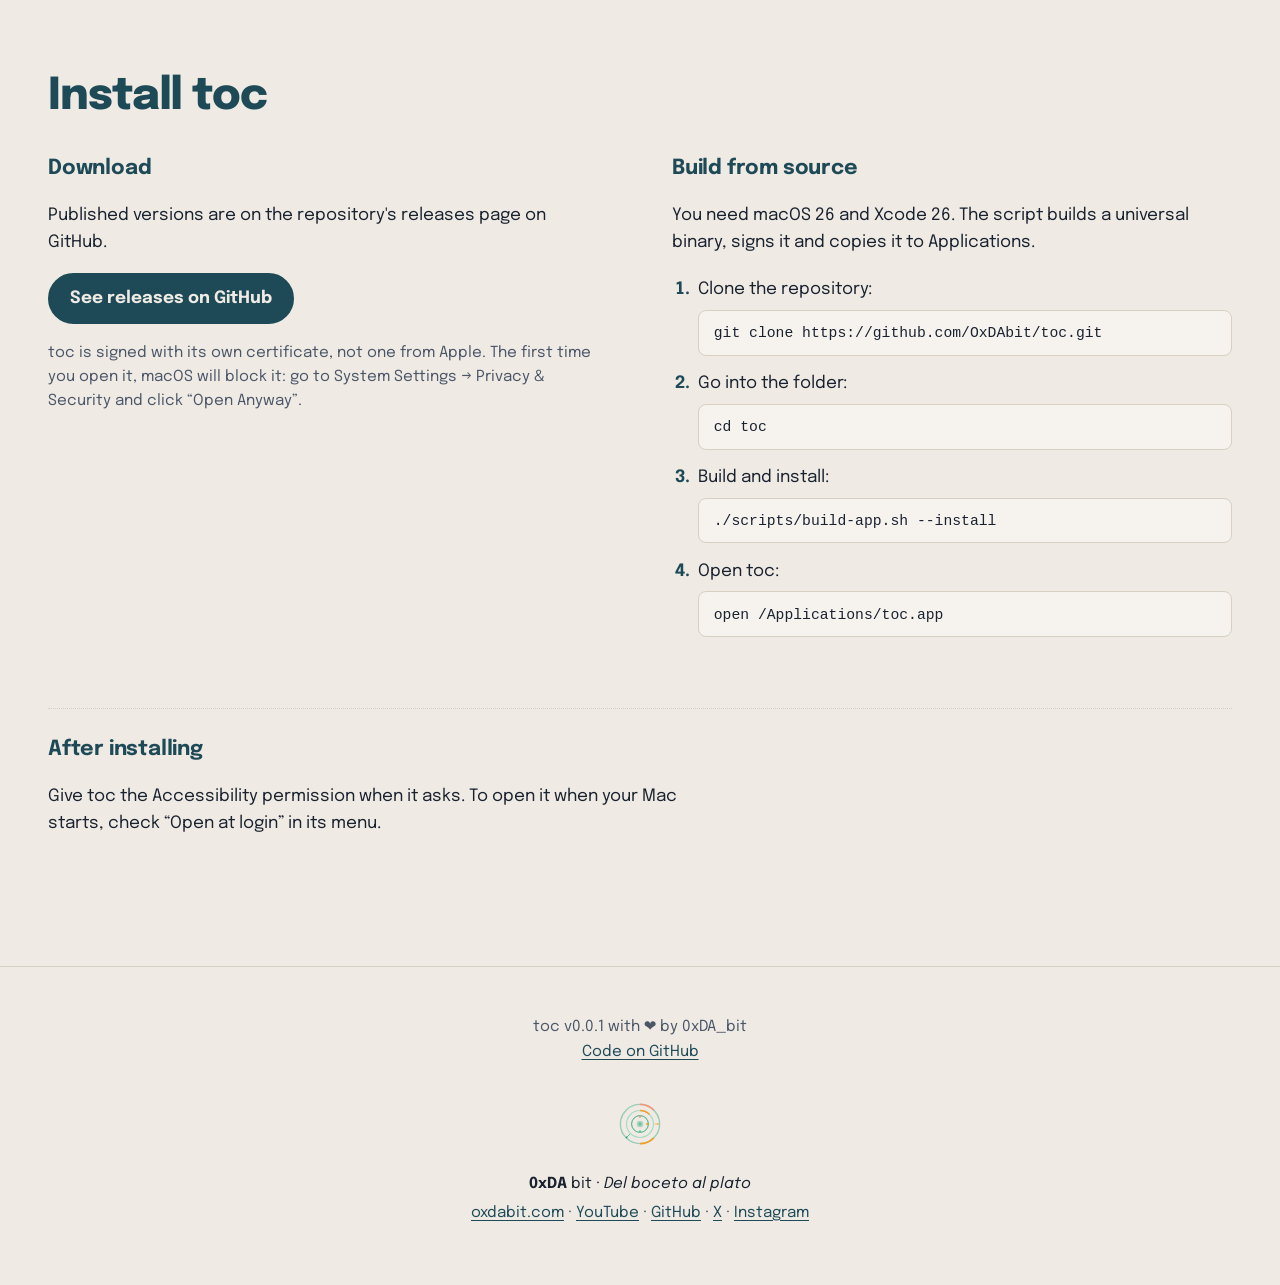
==== commit 06c5b65f: "Convierte los paneles de la portada en contenedores reales El texto, la navegación y la demo viven a" ====
--- a/en/index.html
+++ b/en/index.html
@@ -23,17 +23,30 @@
 <link rel="preconnect" href="https://fonts.googleapis.com">
 <link rel="preconnect" href="https://fonts.gstatic.com" crossorigin>
 <link rel="stylesheet" href="https://fonts.googleapis.com/css2?family=Epilogue:wght@400;500;700;800&family=Sometype+Mono:wght@500&display=swap">
-<link rel="stylesheet" href="../assets/style.css?v=10b8e357">
+<link rel="stylesheet" href="../assets/style.css?v=8ec3c9ee">
 <script defer src="../assets/demo.js?v=91f83004"></script>
 </head>
 <body>
 <a class="skip" href="#contenido">Skip to content</a>
 
 <header class="hero">
-  <div class="hero-tiles" aria-hidden="true"><i></i><i></i><i></i></div>
-  <nav class="top" aria-label="toc">
-    <a class="wordmark" href="../"><img src="../assets/toc.svg" alt="" width="36" height="36">toc</a>
-    <div class="top-right">
+  <div class="hero-panels">
+    <div class="panel panel-copy">
+      <div class="copy-column">
+        <a class="wordmark" href="../"><img src="../assets/toc.svg" alt="" width="36" height="36">toc</a>
+        <div class="hero-copy">
+      <h1>Every window, in its place.</h1>
+      <p class="lede">toc lives in your Mac&#x27;s menu bar and moves the active window to halves, thirds or quarters of the screen with a keyboard shortcut, or when you drag it to an edge.</p>
+      <p class="actions">
+        <a class="button primary" href="https://github.com/OxDAbit/toc/releases">Download toc</a>
+        <a class="button ghost" href="#compilar">Build from source</a>
+      </p>
+      <p class="requirements">For macOS 26 or later, on Intel and Apple silicon Macs. Version 0.0.1.</p>
+    </div>
+      </div>
+    </div>
+
+    <nav class="panel panel-nav" aria-label="toc">
       <ul class="nav-links">
         <li><a href="#atajos">Shortcuts</a></li>
         <li><a href="#arrastrar">Drag</a></li>
@@ -53,20 +66,9 @@
           <li><a href="./" hreflang="en" lang="en" aria-current="page">English</a></li>
         </ul>
       </details>
-    </div>
-  </nav>
+    </nav>
 
-  <div class="hero-grid">
-    <div class="hero-copy">
-      <h1>Every window, in its place.</h1>
-      <p class="lede">toc lives in your Mac&#x27;s menu bar and moves the active window to halves, thirds or quarters of the screen with a keyboard shortcut, or when you drag it to an edge.</p>
-      <p class="actions">
-        <a class="button primary" href="https://github.com/OxDAbit/toc/releases">Download toc</a>
-        <a class="button ghost" href="#compilar">Build from source</a>
-      </p>
-      <p class="requirements">For macOS 26 or later, on Intel and Apple silicon Macs. Version 0.0.1.</p>
-    </div>
-
+    <div class="panel panel-demo">
     <figure class="shortcut-demo" data-demo aria-label="toc demo">
       <div class="sd-screen" aria-hidden="true">
         <div class="sd-ghost"></div>
@@ -81,6 +83,7 @@
       </figcaption>
       <script type="application/json" class="demo-labels">{"leftHalf": "Left half", "rightHalf": "Right half", "centerHalf": "Center half", "topHalf": "Top half", "bottomHalf": "Bottom half", "topLeft": "Top left", "topRight": "Top right", "bottomLeft": "Bottom left", "bottomRight": "Bottom right", "firstThird": "First third", "centerThird": "Center third", "lastThird": "Last third", "firstTwoThirds": "First two thirds", "centerTwoThirds": "Center two thirds", "lastTwoThirds": "Last two thirds", "maximize": "Maximize", "almostMaximize": "Almost maximize", "maximizeHeight": "Maximize height", "center": "Center", "restore": "Restore", "_ready": "Ready to try", "_empty": "There is no previous position"}</script>
     </figure>
+    </div>
   </div>
 </header>
 
--- a/assets/style.css
+++ b/assets/style.css
@@ -106,62 +106,67 @@
 /* ---------- Portada: el plano ---------- */
 
 .hero {
-  position: relative;
-  overflow: hidden;
   color: var(--paper);
   background-color: var(--petrol);
-  padding: 0 var(--gutter) clamp(48px, 8vw, 96px);
-}
-.hero > :not(.hero-tiles) { position: relative; z-index: 1; }
-
-/* Fondo: la propia portada está «colocada» como un escritorio en mosaico:
-   una ventana a la izquierda para el texto y, a la derecha, una franja para
-   la navegación y otra para la demo. */
-.hero-tiles {
-  position: absolute;
-  inset: 14px;
-  display: grid;
-  grid-template-columns: 5fr 7fr;
-  grid-template-rows: 58px 1fr;
+  padding: 14px;
+}
+.hero a { color: inherit; }
+
+/* La portada está «colocada» como un escritorio en mosaico: una ventana a la
+   izquierda para el texto y, a la derecha, una franja para la navegación y
+   otra para la demo. Cada panel es el contenedor real de su contenido. */
+.hero-panels {
+  display: grid;
+  grid-template-columns: minmax(0, 5fr) minmax(0, 7fr);
+  grid-template-rows: auto 1fr;
   gap: 14px;
-  pointer-events: none;
-}
-.hero-tiles i {
+  min-height: min(92vh, 880px);
+}
+.panel {
   border-radius: 22px;
   background: rgba(239, 235, 228, 0.035);
   border: 1px solid rgba(239, 235, 228, 0.1);
 }
-.hero-tiles i:first-child { grid-row: 1 / span 2; }
-.hero-tiles i:last-child { background: rgba(243, 229, 171, 0.045); }
-.hero a { color: inherit; }
-
-.top {
-  display: grid;
-  grid-template-columns: minmax(0, 5fr) minmax(0, 7fr);
-  gap: clamp(32px, 5vw, 72px);
+.panel-copy {
+  grid-row: 1 / span 2;
+  display: flex;
+  padding: clamp(20px, 3vw, 32px) clamp(24px, 4vw, 56px) clamp(32px, 5vw, 64px);
+}
+.copy-column {
+  display: flex;
+  flex-direction: column;
+  width: 100%;
+  max-width: 32rem;
+  margin-inline: auto;
+}
+.copy-column .hero-copy { margin-block: auto; padding-top: 2rem; }
+
+.panel-nav {
+  display: flex;
   align-items: center;
-  max-width: 1200px;
-  margin: 0 auto;
-  padding: 20px 0;
-}
+  justify-content: space-between;
+  gap: 1rem;
+  min-height: 60px;
+  padding: 10px clamp(20px, 3vw, 32px);
+}
+.panel-demo {
+  display: grid;
+  place-items: center;
+  padding: clamp(24px, 4vw, 56px);
+}
+
 .wordmark {
   display: inline-flex;
   align-items: center;
   gap: 0.5rem;
-  justify-self: start;
+  align-self: flex-start;
   font-weight: 800;
   font-size: 1.6rem;
   letter-spacing: -0.04em;
   text-decoration: none;
 }
-.wordmark img { display: block; width: 36px; height: 36px; margin: -4px 0 -4px -4px; border-radius: 22%; box-shadow: 0 0 0 1.5px rgba(239, 235, 228, 0.35); }
-
-.top-right {
-  display: flex;
-  align-items: center;
-  justify-content: space-between;
-  gap: 1rem;
-}
+.wordmark img { display: block; width: 36px; height: 36px; border-radius: 22%; box-shadow: 0 0 0 1.5px rgba(239, 235, 228, 0.35); }
+
 .nav-links {
   display: flex;
   flex-wrap: wrap;
@@ -171,6 +176,7 @@
   list-style: none;
   font-weight: 500;
   font-size: 0.95rem;
+  line-height: 1;
 }
 .nav-links a { text-decoration: none; opacity: 0.85; }
 .nav-links a:hover { opacity: 1; text-decoration: underline; }
@@ -221,15 +227,6 @@
 .hero .lang-menu a[aria-current="page"] { font-weight: 700; color: var(--petrol); }
 .hero .lang-menu a[aria-current="page"]::after { content: " ✓"; }
 
-.hero-grid {
-  display: grid;
-  grid-template-columns: minmax(0, 5fr) minmax(0, 7fr);
-  gap: clamp(32px, 5vw, 72px);
-  align-items: center;
-  max-width: 1200px;
-  margin: clamp(24px, 6vw, 72px) auto 0;
-}
-
 h1 {
   margin: 0 0 1.25rem;
   font-weight: 800;
@@ -496,15 +493,16 @@
 /* ---------- Pantallas estrechas ---------- */
 
 @media (max-width: 860px) {
-  .hero-grid, .split { grid-template-columns: minmax(0, 1fr); }
-  .hero-tiles { display: none; }
+  .hero-panels { grid-template-columns: minmax(0, 1fr); grid-template-rows: none; min-height: 0; }
+  .panel-copy { grid-row: auto; }
+  .split { grid-template-columns: minmax(0, 1fr); }
   .steps { grid-template-columns: repeat(2, minmax(0, 1fr)); }
   .steps li:nth-child(2n)::after { display: none; }
-  .top { grid-template-columns: minmax(0, 1fr); gap: 14px; }
   .lede { max-width: none; }
 }
 
 @media (max-width: 520px) {
+  .nav-links { gap: 0.5rem 1rem; font-size: 0.9rem; }
   .steps { grid-template-columns: minmax(0, 1fr); }
   .steps li::after { display: none; }
   .zones div { grid-template-columns: minmax(0, 1fr); gap: 0; }
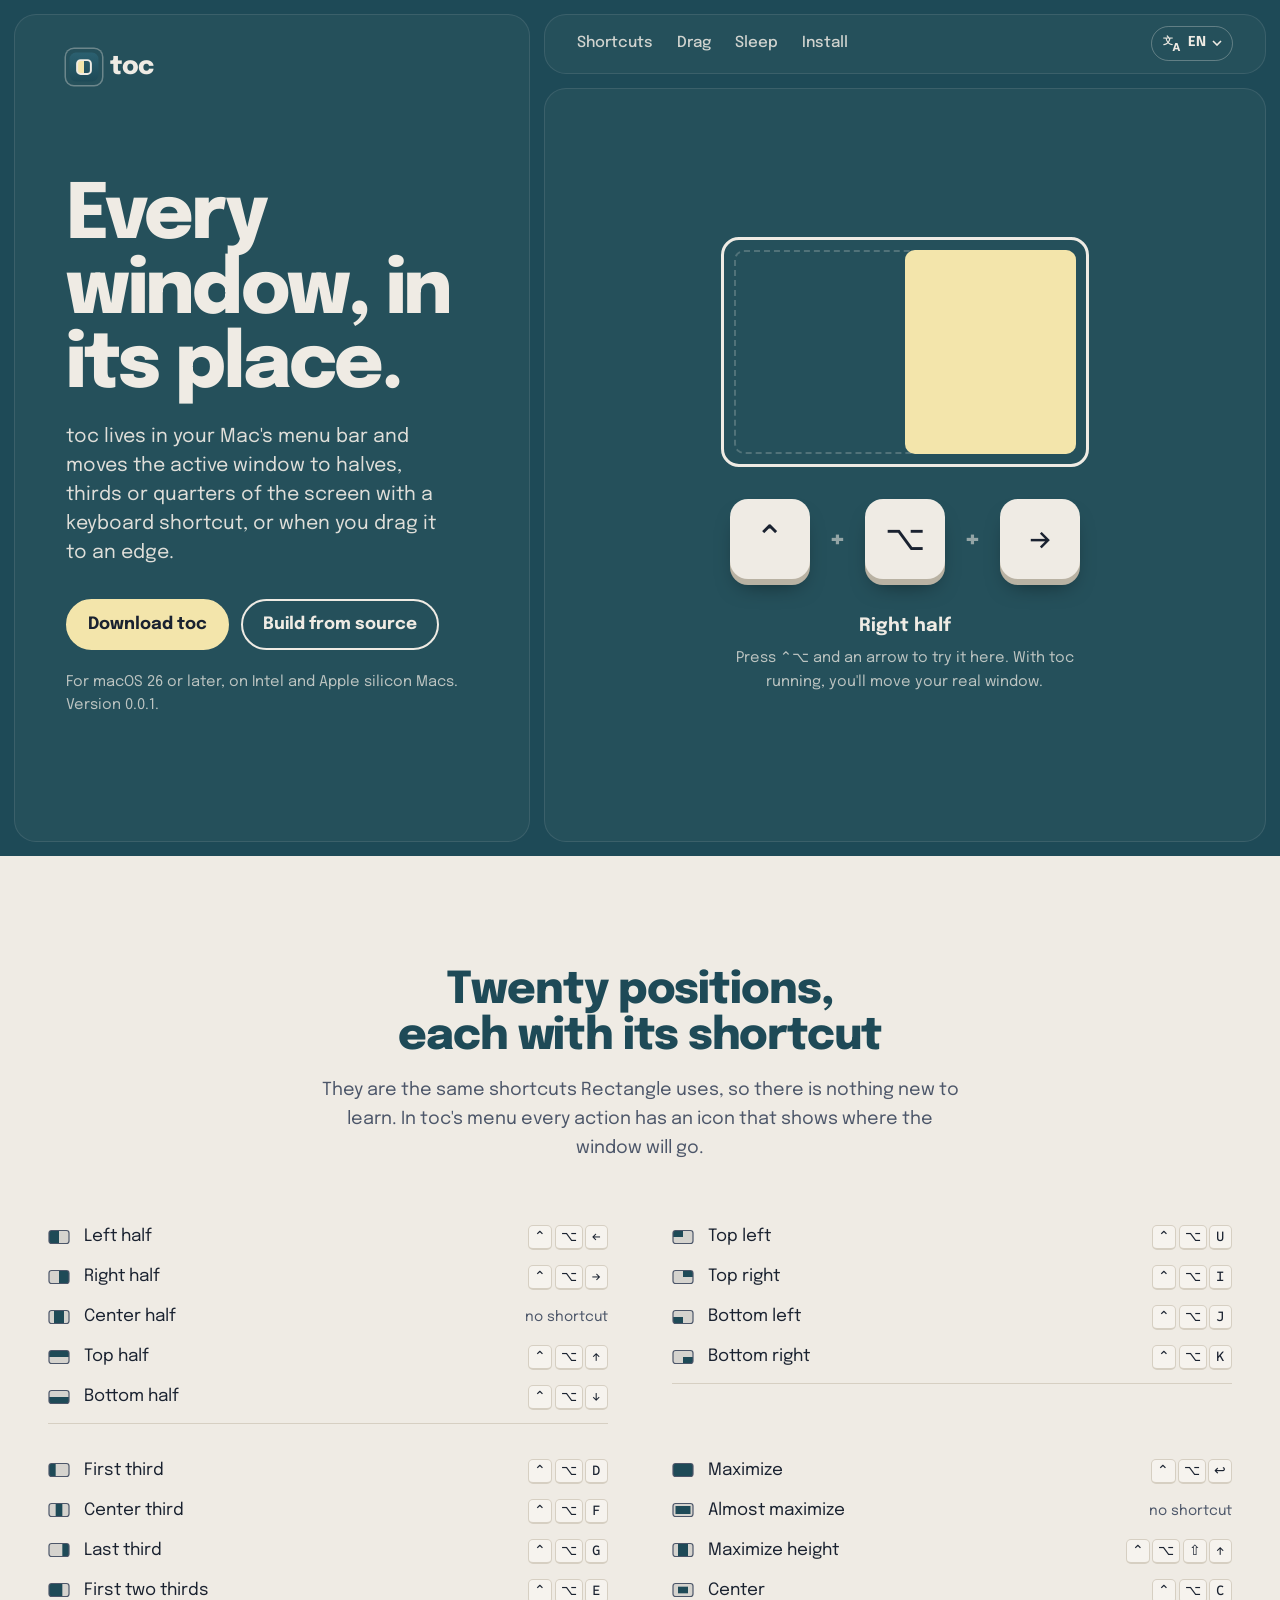
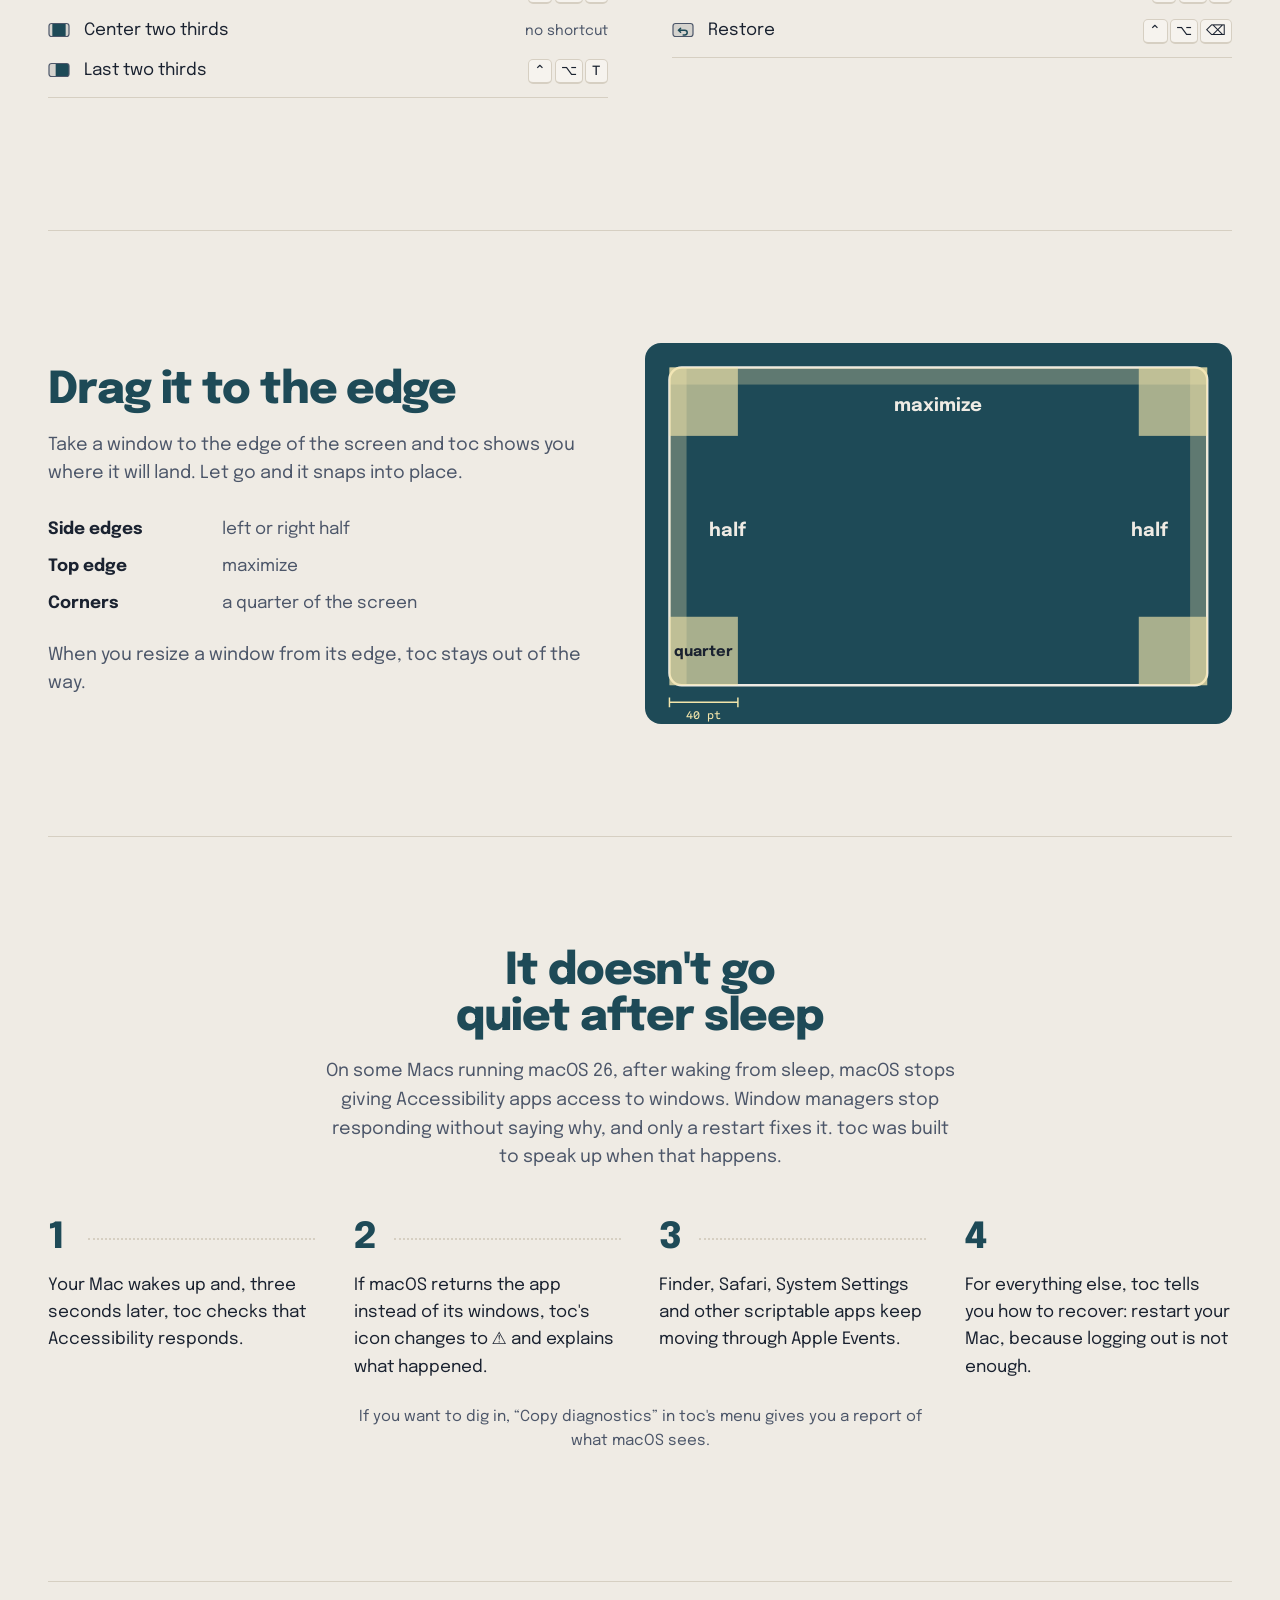
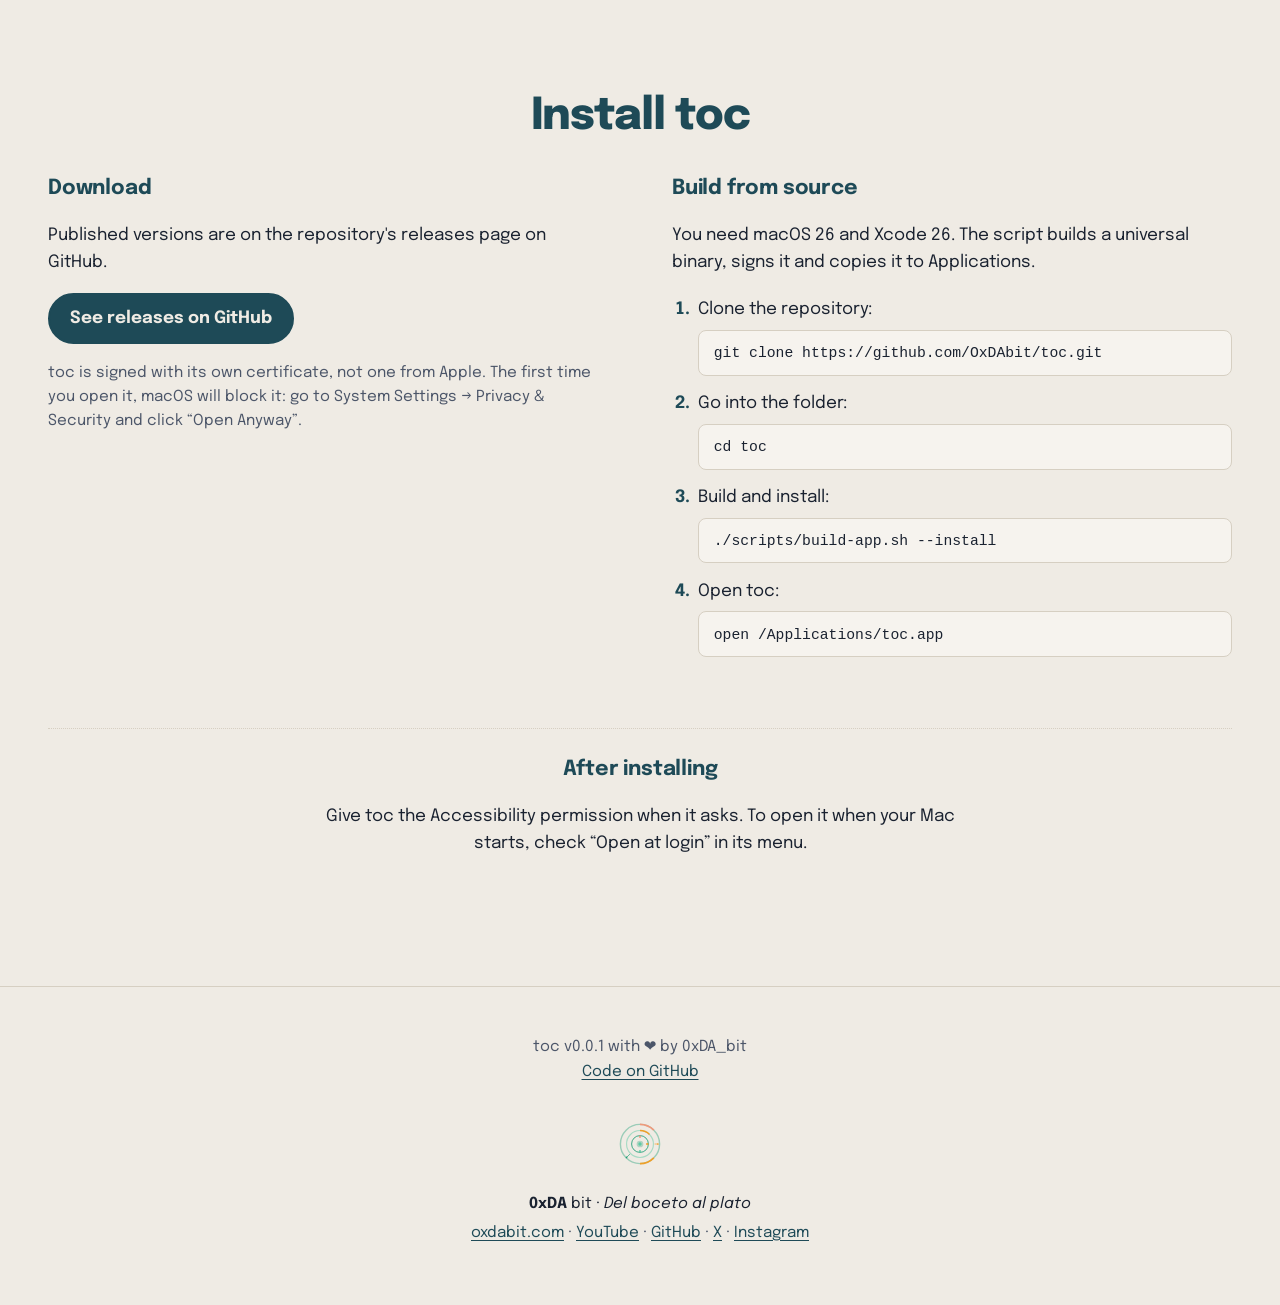
==== commit d5b965a2: "Centra las secciones y reparte los atajos en una rejilla - Los títulos y textos de introducción de c" ====
--- a/en/index.html
+++ b/en/index.html
@@ -23,7 +23,7 @@
 <link rel="preconnect" href="https://fonts.googleapis.com">
 <link rel="preconnect" href="https://fonts.gstatic.com" crossorigin>
 <link rel="stylesheet" href="https://fonts.googleapis.com/css2?family=Epilogue:wght@400;500;700;800&family=Sometype+Mono:wght@500&display=swap">
-<link rel="stylesheet" href="../assets/style.css?v=8ec3c9ee">
+<link rel="stylesheet" href="../assets/style.css?v=a51585be">
 <script defer src="../assets/demo.js?v=91f83004"></script>
 </head>
 <body>
--- a/assets/style.css
+++ b/assets/style.css
@@ -367,13 +367,30 @@
 
 main h2, main h3 { color: var(--heading); }
 
+/* Cabeceras de sección centradas en la página */
+.section > .section-head,
+.section > h2 { text-align: center; margin-inline: auto; }
+.section > .section-head h2,
+.section > h2 { margin-inline: auto; }
+.section > .section-head p,
+.section > .note { margin-inline: auto; text-align: center; }
+/* En «Arrastrar» el texto acompaña al plano: se queda alineado a la izquierda. */
+.split > .section-head,
+.split > .section-head h2,
+.split > .section-head p { text-align: left; margin-inline: 0; }
+.after { text-align: center; }
+.after p { margin-inline: auto; }
+
 /* Atajos: el menú de toc desplegado en columnas */
+/* Rejilla en lugar de columnas CSS: Safari no reparte bien las listas en
+   columnas y dejaba un hueco vacío debajo. */
 .menu {
-  columns: 2 340px;
-  column-gap: clamp(24px, 4vw, 56px);
+  display: grid;
+  grid-template-columns: repeat(2, minmax(0, 1fr));
+  column-gap: clamp(24px, 5vw, 72px);
+  align-items: start;
 }
 .menu-group {
-  break-inside: avoid;
   margin: 0 0 1.25rem;
   padding: 0.4rem 0;
   list-style: none;
@@ -493,6 +510,7 @@
 /* ---------- Pantallas estrechas ---------- */
 
 @media (max-width: 860px) {
+  .menu { grid-template-columns: minmax(0, 1fr); }
   .hero-panels { grid-template-columns: minmax(0, 1fr); grid-template-rows: none; min-height: 0; }
   .panel-copy { grid-row: auto; }
   .split { grid-template-columns: minmax(0, 1fr); }
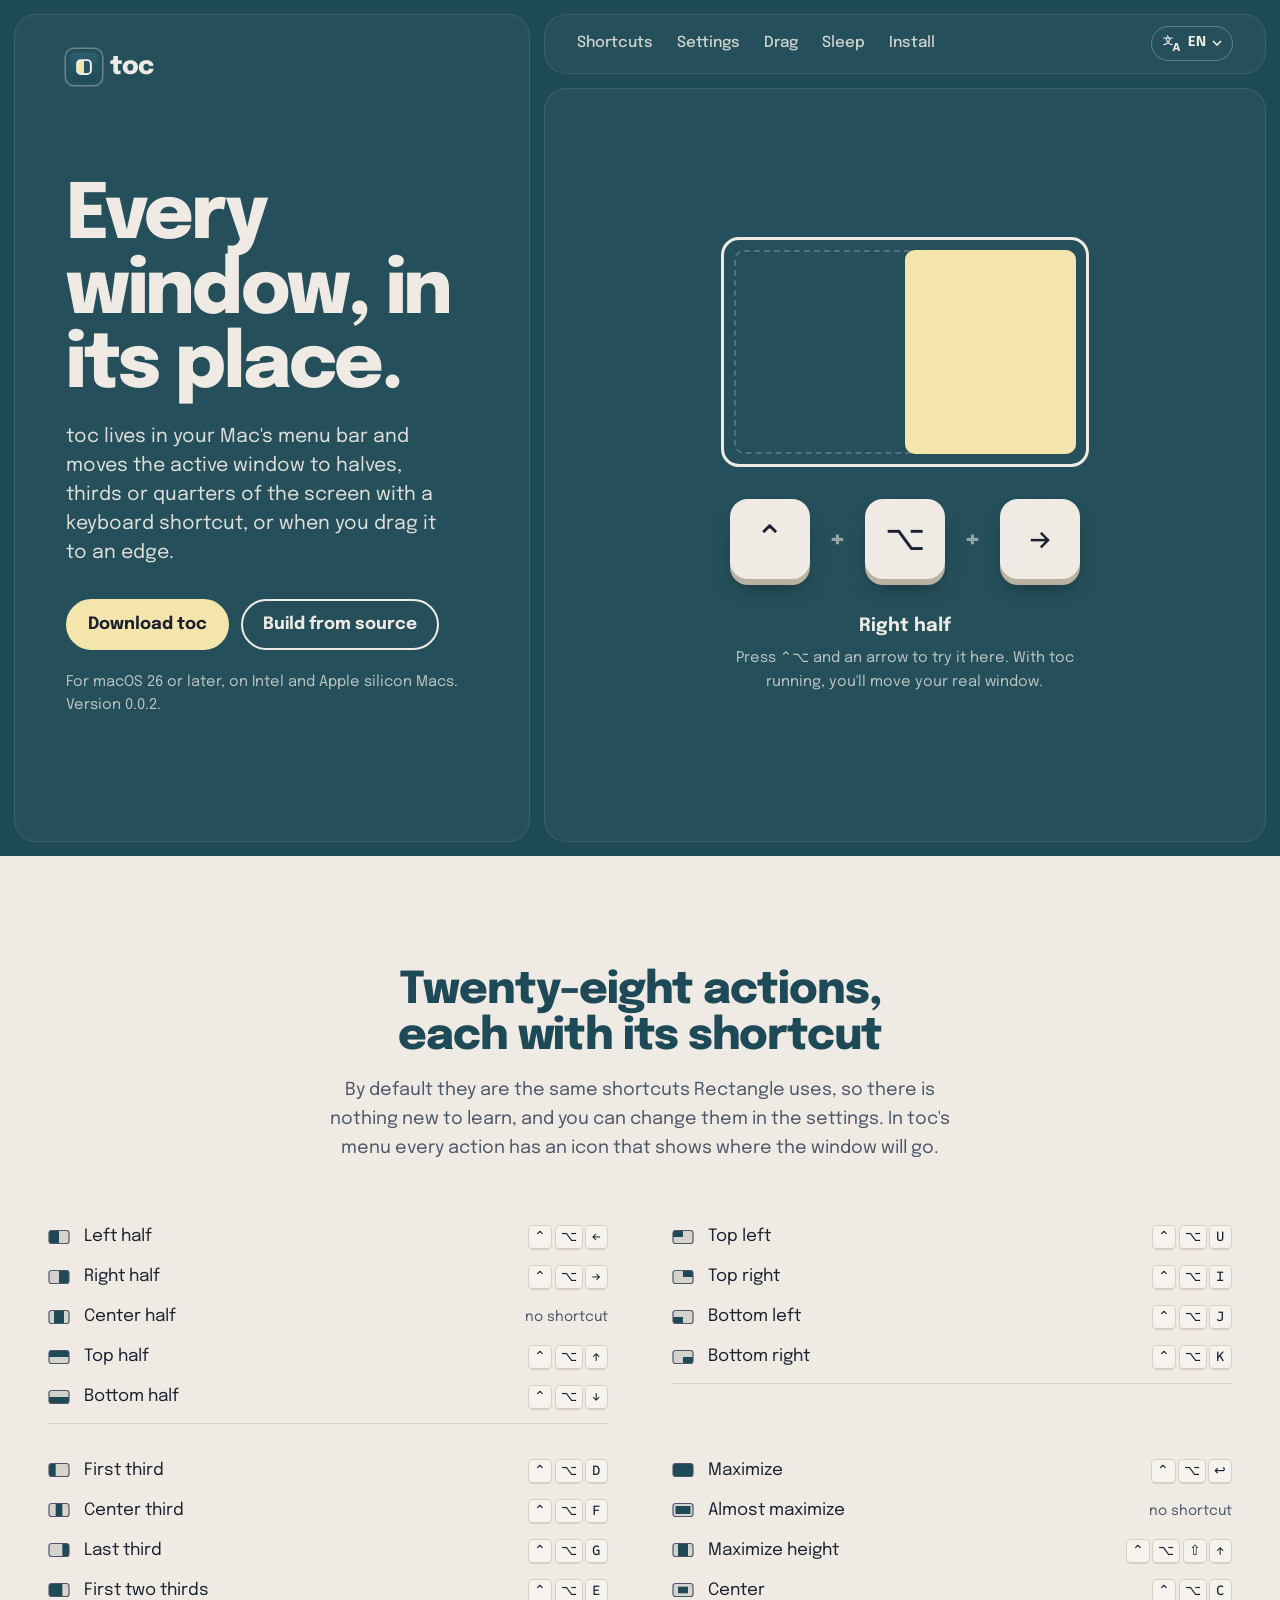
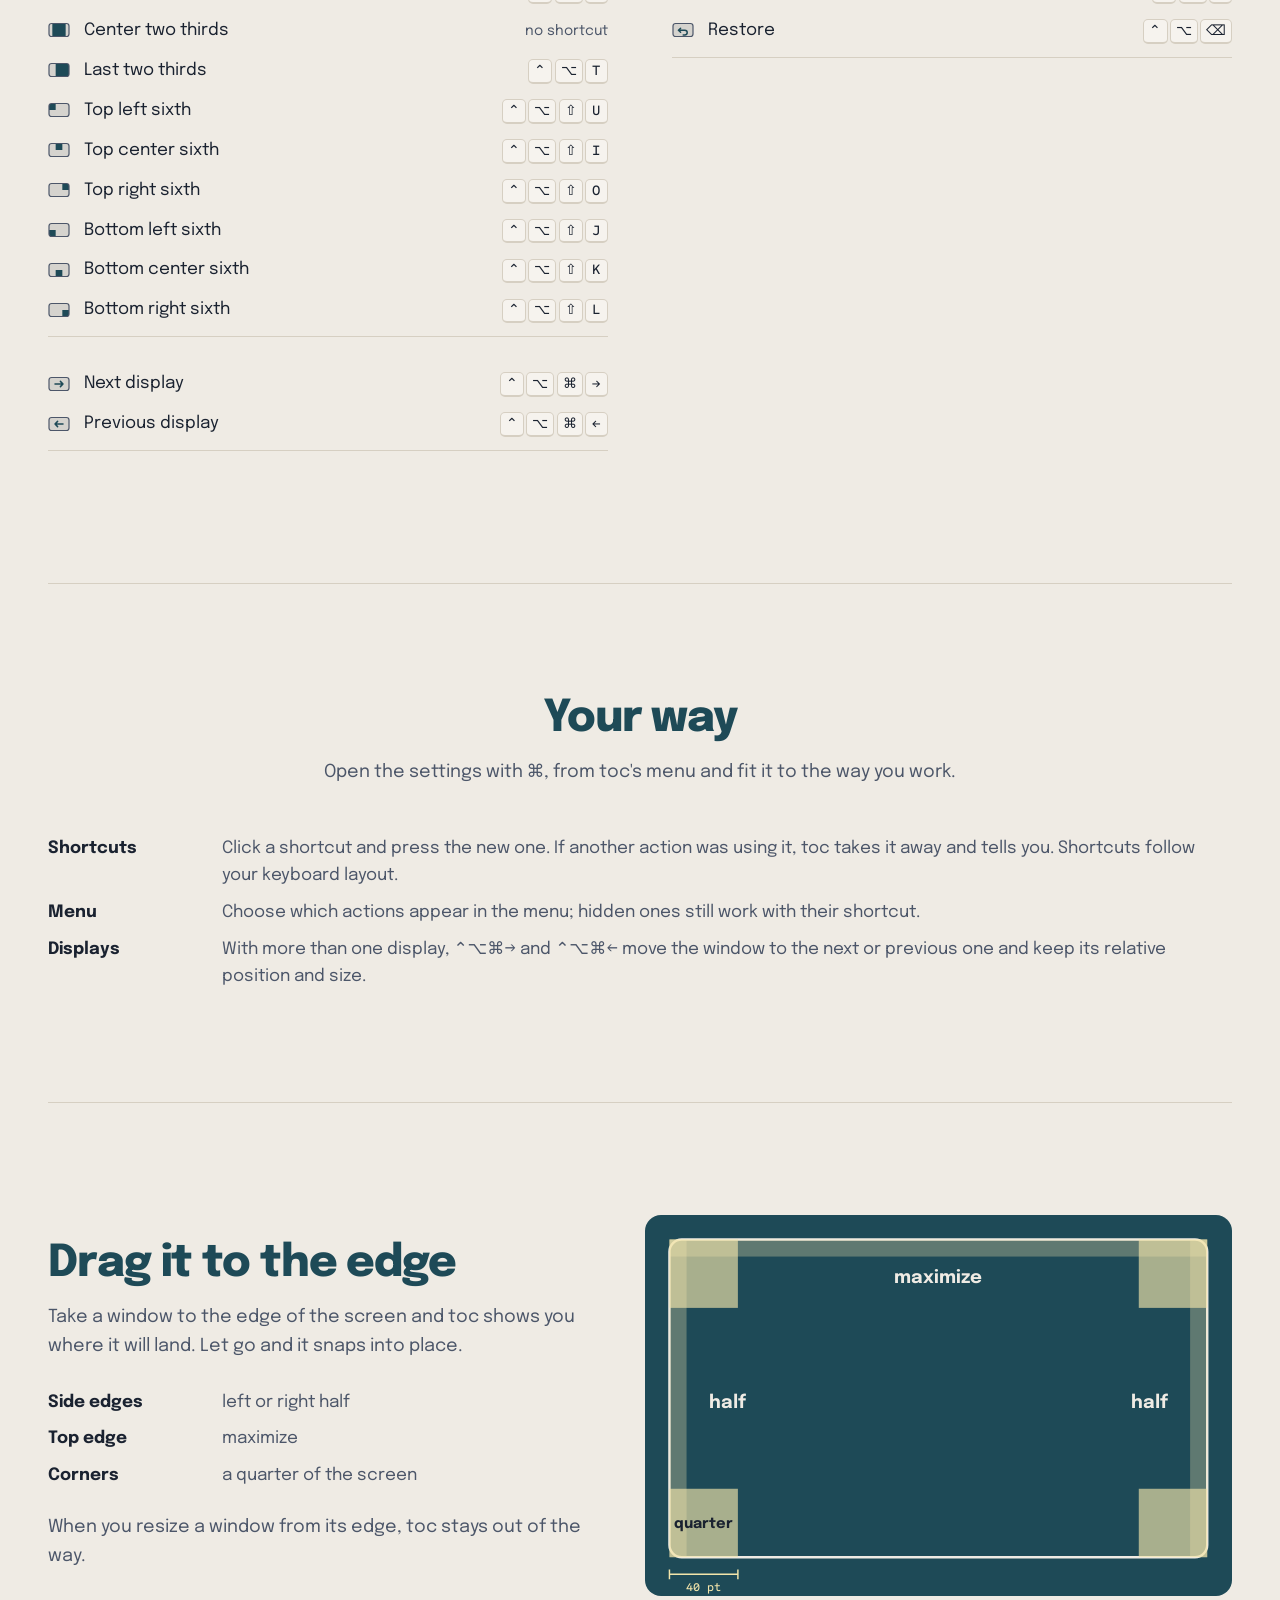
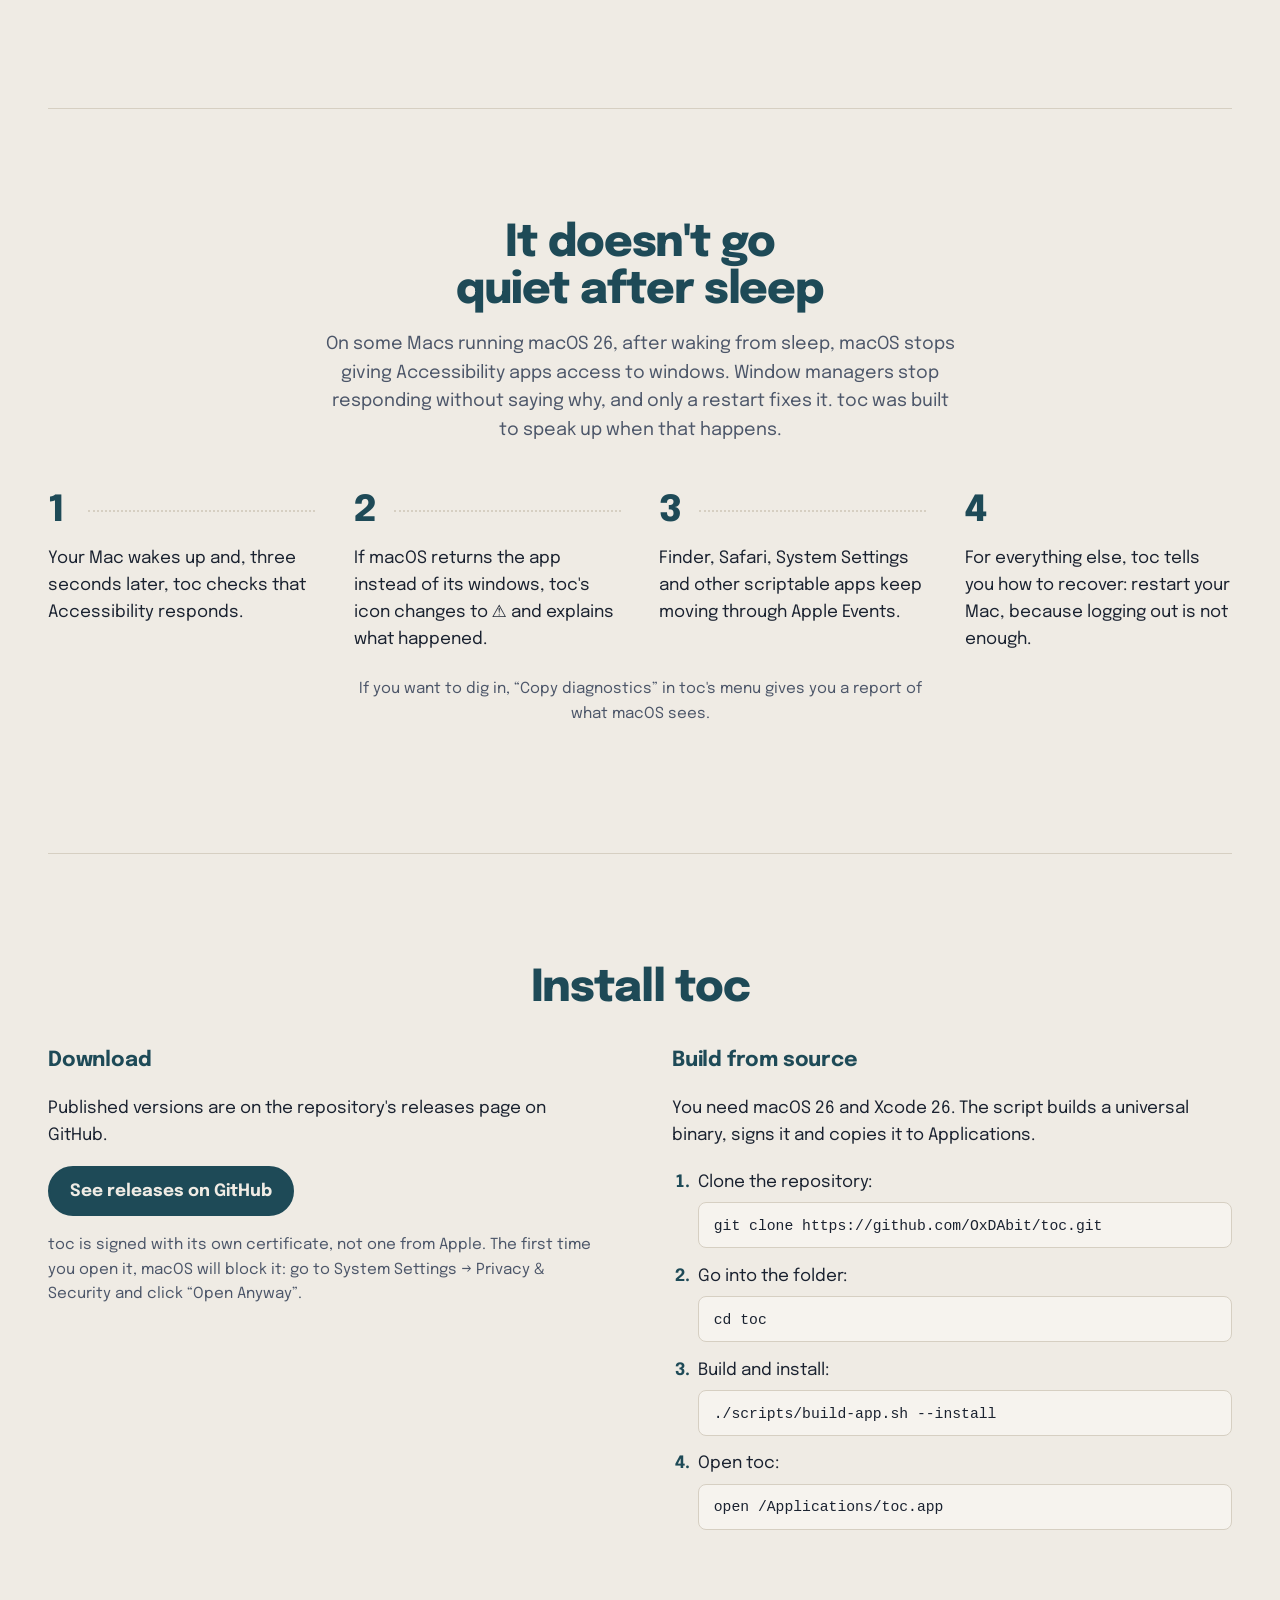
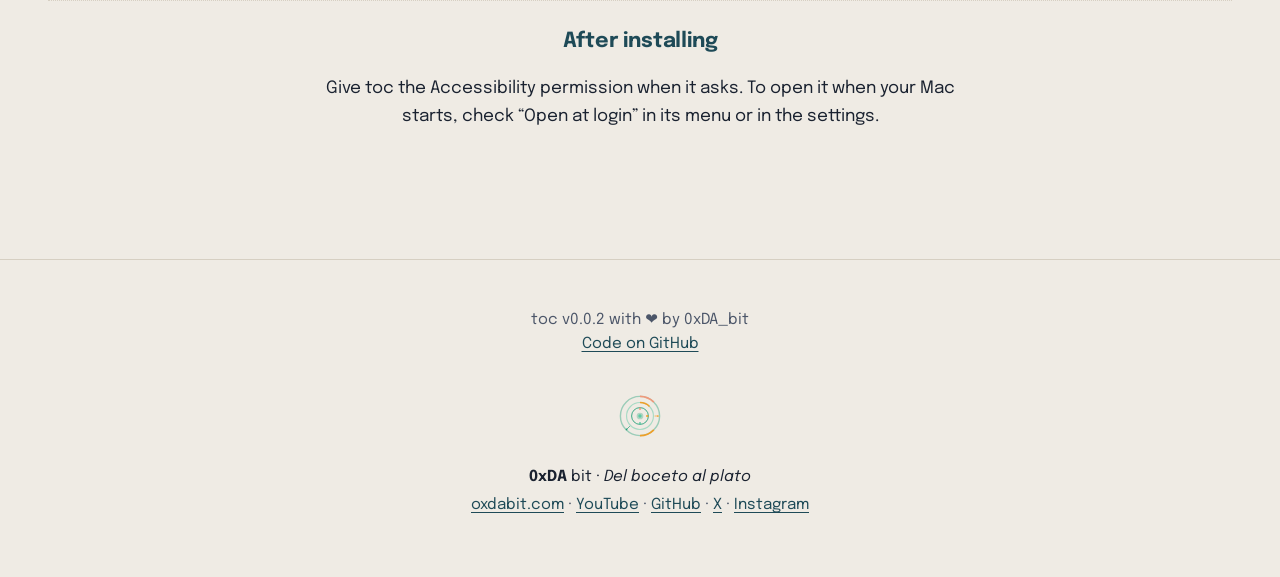
==== commit 6e80b0a1: "Actualiza la web a la v0.0.2 - Versión 0.0.2 y veintiocho acciones: tercios de media altura y   pant" ====
--- a/en/index.html
+++ b/en/index.html
@@ -4,7 +4,7 @@
 Name:     en/index.html
 Purpose:  Web de presentación de toc (inglés). Generada por
           tools/build.py: no se edita a mano.
-Version:  v0.0.1
+Version:  v0.0.2
 Author:   David Alvarez Medina aka 0xDA_bit
 Created:  20/11/2026
 -------------------------------------------------------------------------------
@@ -41,7 +41,7 @@
         <a class="button primary" href="https://github.com/OxDAbit/toc/releases">Download toc</a>
         <a class="button ghost" href="#compilar">Build from source</a>
       </p>
-      <p class="requirements">For macOS 26 or later, on Intel and Apple silicon Macs. Version 0.0.1.</p>
+      <p class="requirements">For macOS 26 or later, on Intel and Apple silicon Macs. Version 0.0.2.</p>
     </div>
       </div>
     </div>
@@ -49,6 +49,7 @@
     <nav class="panel panel-nav" aria-label="toc">
       <ul class="nav-links">
         <li><a href="#atajos">Shortcuts</a></li>
+        <li><a href="#preferencias">Settings</a></li>
         <li><a href="#arrastrar">Drag</a></li>
         <li><a href="#reposo">Sleep</a></li>
         <li><a href="#instalar">Install</a></li>
@@ -81,7 +82,7 @@
         <p class="sd-label" aria-live="polite">Right half</p>
         <p class="sd-hint">Press ⌃⌥ and an arrow to try it here. With toc running, you&#x27;ll move your real window.</p>
       </figcaption>
-      <script type="application/json" class="demo-labels">{"leftHalf": "Left half", "rightHalf": "Right half", "centerHalf": "Center half", "topHalf": "Top half", "bottomHalf": "Bottom half", "topLeft": "Top left", "topRight": "Top right", "bottomLeft": "Bottom left", "bottomRight": "Bottom right", "firstThird": "First third", "centerThird": "Center third", "lastThird": "Last third", "firstTwoThirds": "First two thirds", "centerTwoThirds": "Center two thirds", "lastTwoThirds": "Last two thirds", "maximize": "Maximize", "almostMaximize": "Almost maximize", "maximizeHeight": "Maximize height", "center": "Center", "restore": "Restore", "_ready": "Ready to try", "_empty": "There is no previous position"}</script>
+      <script type="application/json" class="demo-labels">{"leftHalf": "Left half", "rightHalf": "Right half", "centerHalf": "Center half", "topHalf": "Top half", "bottomHalf": "Bottom half", "topLeft": "Top left", "topRight": "Top right", "bottomLeft": "Bottom left", "bottomRight": "Bottom right", "firstThird": "First third", "centerThird": "Center third", "lastThird": "Last third", "firstTwoThirds": "First two thirds", "centerTwoThirds": "Center two thirds", "lastTwoThirds": "Last two thirds", "topLeftSixth": "Top left sixth", "topCenterSixth": "Top center sixth", "topRightSixth": "Top right sixth", "bottomLeftSixth": "Bottom left sixth", "bottomCenterSixth": "Bottom center sixth", "bottomRightSixth": "Bottom right sixth", "maximize": "Maximize", "almostMaximize": "Almost maximize", "maximizeHeight": "Maximize height", "center": "Center", "restore": "Restore", "nextDisplay": "Next display", "previousDisplay": "Previous display", "_ready": "Ready to try", "_empty": "There is no previous position"}</script>
     </figure>
     </div>
   </div>
@@ -90,13 +91,22 @@
 <main id="contenido">
   <section id="atajos" class="section">
     <div class="section-head">
-      <h2>Twenty positions, each with its shortcut</h2>
-      <p>They are the same shortcuts Rectangle uses, so there is nothing new to learn. In toc&#x27;s menu every action has an icon that shows where the window will go.</p>
+      <h2>Twenty-eight actions, each with its shortcut</h2>
+      <p>By default they are the same shortcuts Rectangle uses, so there is nothing new to learn, and you can change them in the settings. In toc&#x27;s menu every action has an icon that shows where the window will go.</p>
     </div>
-    <div class="menu"><ul class="menu-group"><li><svg class="icon" viewBox="0 0 22 16" aria-hidden="true"><defs><clipPath id="c21"><rect x="1.0" y="1.5" width="20.0" height="13.0" rx="2.5"/></clipPath></defs><g clip-path="url(#c21)"><rect class="i-bg" x="1.0" y="1.5" width="20.0" height="13.0"/><rect class="i-zone" x="1.00" y="1.50" width="10.00" height="13.00"/></g><rect class="i-frame" x="1.0" y="1.5" width="20.0" height="13.0" rx="2.5"/></svg><span class="name">Left half</span><span class="combo"><kbd>⌃</kbd><kbd>⌥</kbd><kbd>←</kbd></span></li><li><svg class="icon" viewBox="0 0 22 16" aria-hidden="true"><defs><clipPath id="c22"><rect x="1.0" y="1.5" width="20.0" height="13.0" rx="2.5"/></clipPath></defs><g clip-path="url(#c22)"><rect class="i-bg" x="1.0" y="1.5" width="20.0" height="13.0"/><rect class="i-zone" x="11.00" y="1.50" width="10.00" height="13.00"/></g><rect class="i-frame" x="1.0" y="1.5" width="20.0" height="13.0" rx="2.5"/></svg><span class="name">Right half</span><span class="combo"><kbd>⌃</kbd><kbd>⌥</kbd><kbd>→</kbd></span></li><li><svg class="icon" viewBox="0 0 22 16" aria-hidden="true"><defs><clipPath id="c23"><rect x="1.0" y="1.5" width="20.0" height="13.0" rx="2.5"/></clipPath></defs><g clip-path="url(#c23)"><rect class="i-bg" x="1.0" y="1.5" width="20.0" height="13.0"/><rect class="i-zone" x="6.00" y="1.50" width="10.00" height="13.00"/></g><rect class="i-frame" x="1.0" y="1.5" width="20.0" height="13.0" rx="2.5"/></svg><span class="name">Center half</span><span class="combo"><span class="none">no shortcut</span></span></li><li><svg class="icon" viewBox="0 0 22 16" aria-hidden="true"><defs><clipPath id="c24"><rect x="1.0" y="1.5" width="20.0" height="13.0" rx="2.5"/></clipPath></defs><g clip-path="url(#c24)"><rect class="i-bg" x="1.0" y="1.5" width="20.0" height="13.0"/><rect class="i-zone" x="1.00" y="1.50" width="20.00" height="6.50"/></g><rect class="i-frame" x="1.0" y="1.5" width="20.0" height="13.0" rx="2.5"/></svg><span class="name">Top half</span><span class="combo"><kbd>⌃</kbd><kbd>⌥</kbd><kbd>↑</kbd></span></li><li><svg class="icon" viewBox="0 0 22 16" aria-hidden="true"><defs><clipPath id="c25"><rect x="1.0" y="1.5" width="20.0" height="13.0" rx="2.5"/></clipPath></defs><g clip-path="url(#c25)"><rect class="i-bg" x="1.0" y="1.5" width="20.0" height="13.0"/><rect class="i-zone" x="1.00" y="8.00" width="20.00" height="6.50"/></g><rect class="i-frame" x="1.0" y="1.5" width="20.0" height="13.0" rx="2.5"/></svg><span class="name">Bottom half</span><span class="combo"><kbd>⌃</kbd><kbd>⌥</kbd><kbd>↓</kbd></span></li></ul>
-<ul class="menu-group"><li><svg class="icon" viewBox="0 0 22 16" aria-hidden="true"><defs><clipPath id="c26"><rect x="1.0" y="1.5" width="20.0" height="13.0" rx="2.5"/></clipPath></defs><g clip-path="url(#c26)"><rect class="i-bg" x="1.0" y="1.5" width="20.0" height="13.0"/><rect class="i-zone" x="1.00" y="1.50" width="10.00" height="6.50"/></g><rect class="i-frame" x="1.0" y="1.5" width="20.0" height="13.0" rx="2.5"/></svg><span class="name">Top left</span><span class="combo"><kbd>⌃</kbd><kbd>⌥</kbd><kbd>U</kbd></span></li><li><svg class="icon" viewBox="0 0 22 16" aria-hidden="true"><defs><clipPath id="c27"><rect x="1.0" y="1.5" width="20.0" height="13.0" rx="2.5"/></clipPath></defs><g clip-path="url(#c27)"><rect class="i-bg" x="1.0" y="1.5" width="20.0" height="13.0"/><rect class="i-zone" x="11.00" y="1.50" width="10.00" height="6.50"/></g><rect class="i-frame" x="1.0" y="1.5" width="20.0" height="13.0" rx="2.5"/></svg><span class="name">Top right</span><span class="combo"><kbd>⌃</kbd><kbd>⌥</kbd><kbd>I</kbd></span></li><li><svg class="icon" viewBox="0 0 22 16" aria-hidden="true"><defs><clipPath id="c28"><rect x="1.0" y="1.5" width="20.0" height="13.0" rx="2.5"/></clipPath></defs><g clip-path="url(#c28)"><rect class="i-bg" x="1.0" y="1.5" width="20.0" height="13.0"/><rect class="i-zone" x="1.00" y="8.00" width="10.00" height="6.50"/></g><rect class="i-frame" x="1.0" y="1.5" width="20.0" height="13.0" rx="2.5"/></svg><span class="name">Bottom left</span><span class="combo"><kbd>⌃</kbd><kbd>⌥</kbd><kbd>J</kbd></span></li><li><svg class="icon" viewBox="0 0 22 16" aria-hidden="true"><defs><clipPath id="c29"><rect x="1.0" y="1.5" width="20.0" height="13.0" rx="2.5"/></clipPath></defs><g clip-path="url(#c29)"><rect class="i-bg" x="1.0" y="1.5" width="20.0" height="13.0"/><rect class="i-zone" x="11.00" y="8.00" width="10.00" height="6.50"/></g><rect class="i-frame" x="1.0" y="1.5" width="20.0" height="13.0" rx="2.5"/></svg><span class="name">Bottom right</span><span class="combo"><kbd>⌃</kbd><kbd>⌥</kbd><kbd>K</kbd></span></li></ul>
-<ul class="menu-group"><li><svg class="icon" viewBox="0 0 22 16" aria-hidden="true"><defs><clipPath id="c30"><rect x="1.0" y="1.5" width="20.0" height="13.0" rx="2.5"/></clipPath></defs><g clip-path="url(#c30)"><rect class="i-bg" x="1.0" y="1.5" width="20.0" height="13.0"/><rect class="i-zone" x="1.00" y="1.50" width="6.67" height="13.00"/></g><rect class="i-frame" x="1.0" y="1.5" width="20.0" height="13.0" rx="2.5"/></svg><span class="name">First third</span><span class="combo"><kbd>⌃</kbd><kbd>⌥</kbd><kbd>D</kbd></span></li><li><svg class="icon" viewBox="0 0 22 16" aria-hidden="true"><defs><clipPath id="c31"><rect x="1.0" y="1.5" width="20.0" height="13.0" rx="2.5"/></clipPath></defs><g clip-path="url(#c31)"><rect class="i-bg" x="1.0" y="1.5" width="20.0" height="13.0"/><rect class="i-zone" x="7.67" y="1.50" width="6.67" height="13.00"/></g><rect class="i-frame" x="1.0" y="1.5" width="20.0" height="13.0" rx="2.5"/></svg><span class="name">Center third</span><span class="combo"><kbd>⌃</kbd><kbd>⌥</kbd><kbd>F</kbd></span></li><li><svg class="icon" viewBox="0 0 22 16" aria-hidden="true"><defs><clipPath id="c32"><rect x="1.0" y="1.5" width="20.0" height="13.0" rx="2.5"/></clipPath></defs><g clip-path="url(#c32)"><rect class="i-bg" x="1.0" y="1.5" width="20.0" height="13.0"/><rect class="i-zone" x="14.33" y="1.50" width="6.67" height="13.00"/></g><rect class="i-frame" x="1.0" y="1.5" width="20.0" height="13.0" rx="2.5"/></svg><span class="name">Last third</span><span class="combo"><kbd>⌃</kbd><kbd>⌥</kbd><kbd>G</kbd></span></li><li><svg class="icon" viewBox="0 0 22 16" aria-hidden="true"><defs><clipPath id="c33"><rect x="1.0" y="1.5" width="20.0" height="13.0" rx="2.5"/></clipPath></defs><g clip-path="url(#c33)"><rect class="i-bg" x="1.0" y="1.5" width="20.0" height="13.0"/><rect class="i-zone" x="1.00" y="1.50" width="13.33" height="13.00"/></g><rect class="i-frame" x="1.0" y="1.5" width="20.0" height="13.0" rx="2.5"/></svg><span class="name">First two thirds</span><span class="combo"><kbd>⌃</kbd><kbd>⌥</kbd><kbd>E</kbd></span></li><li><svg class="icon" viewBox="0 0 22 16" aria-hidden="true"><defs><clipPath id="c34"><rect x="1.0" y="1.5" width="20.0" height="13.0" rx="2.5"/></clipPath></defs><g clip-path="url(#c34)"><rect class="i-bg" x="1.0" y="1.5" width="20.0" height="13.0"/><rect class="i-zone" x="4.33" y="1.50" width="13.33" height="13.00"/></g><rect class="i-frame" x="1.0" y="1.5" width="20.0" height="13.0" rx="2.5"/></svg><span class="name">Center two thirds</span><span class="combo"><span class="none">no shortcut</span></span></li><li><svg class="icon" viewBox="0 0 22 16" aria-hidden="true"><defs><clipPath id="c35"><rect x="1.0" y="1.5" width="20.0" height="13.0" rx="2.5"/></clipPath></defs><g clip-path="url(#c35)"><rect class="i-bg" x="1.0" y="1.5" width="20.0" height="13.0"/><rect class="i-zone" x="7.67" y="1.50" width="13.33" height="13.00"/></g><rect class="i-frame" x="1.0" y="1.5" width="20.0" height="13.0" rx="2.5"/></svg><span class="name">Last two thirds</span><span class="combo"><kbd>⌃</kbd><kbd>⌥</kbd><kbd>T</kbd></span></li></ul>
-<ul class="menu-group"><li><svg class="icon" viewBox="0 0 22 16" aria-hidden="true"><defs><clipPath id="c36"><rect x="1.0" y="1.5" width="20.0" height="13.0" rx="2.5"/></clipPath></defs><g clip-path="url(#c36)"><rect class="i-bg" x="1.0" y="1.5" width="20.0" height="13.0"/><rect class="i-zone" x="1.00" y="1.50" width="20.00" height="13.00"/></g><rect class="i-frame" x="1.0" y="1.5" width="20.0" height="13.0" rx="2.5"/></svg><span class="name">Maximize</span><span class="combo"><kbd>⌃</kbd><kbd>⌥</kbd><kbd>↩</kbd></span></li><li><svg class="icon" viewBox="0 0 22 16" aria-hidden="true"><defs><clipPath id="c37"><rect x="1.0" y="1.5" width="20.0" height="13.0" rx="2.5"/></clipPath></defs><g clip-path="url(#c37)"><rect class="i-bg" x="1.0" y="1.5" width="20.0" height="13.0"/><rect class="i-zone" x="3.50" y="4.00" width="15.00" height="8.00"/></g><rect class="i-frame" x="1.0" y="1.5" width="20.0" height="13.0" rx="2.5"/></svg><span class="name">Almost maximize</span><span class="combo"><span class="none">no shortcut</span></span></li><li><svg class="icon" viewBox="0 0 22 16" aria-hidden="true"><defs><clipPath id="c38"><rect x="1.0" y="1.5" width="20.0" height="13.0" rx="2.5"/></clipPath></defs><g clip-path="url(#c38)"><rect class="i-bg" x="1.0" y="1.5" width="20.0" height="13.0"/><rect class="i-zone" x="6.00" y="1.50" width="10.00" height="13.00"/></g><rect class="i-frame" x="1.0" y="1.5" width="20.0" height="13.0" rx="2.5"/></svg><span class="name">Maximize height</span><span class="combo"><kbd>⌃</kbd><kbd>⌥</kbd><kbd>⇧</kbd><kbd>↑</kbd></span></li><li><svg class="icon" viewBox="0 0 22 16" aria-hidden="true"><defs><clipPath id="c39"><rect x="1.0" y="1.5" width="20.0" height="13.0" rx="2.5"/></clipPath></defs><g clip-path="url(#c39)"><rect class="i-bg" x="1.0" y="1.5" width="20.0" height="13.0"/><rect class="i-zone" x="6.00" y="4.68" width="10.00" height="6.64"/></g><rect class="i-frame" x="1.0" y="1.5" width="20.0" height="13.0" rx="2.5"/></svg><span class="name">Center</span><span class="combo"><kbd>⌃</kbd><kbd>⌥</kbd><kbd>C</kbd></span></li><li><svg class="icon" viewBox="0 0 22 16" aria-hidden="true"><defs><clipPath id="c40"><rect x="1.0" y="1.5" width="20.0" height="13.0" rx="2.5"/></clipPath></defs><g clip-path="url(#c40)"><rect class="i-bg" x="1.0" y="1.5" width="20.0" height="13.0"/></g><path class="i-arrow" d="M8.6 6.2 6.4 8.2l2.2 2M6.6 8.2h6.2a2.4 2.4 0 0 1 0 4.8h-1.6"/><rect class="i-frame" x="1.0" y="1.5" width="20.0" height="13.0" rx="2.5"/></svg><span class="name">Restore</span><span class="combo"><kbd>⌃</kbd><kbd>⌥</kbd><kbd>⌫</kbd></span></li></ul></div>
+    <div class="menu"><ul class="menu-group"><li><svg class="icon" viewBox="0 0 22 16" aria-hidden="true"><defs><clipPath id="c29"><rect x="1.0" y="1.5" width="20.0" height="13.0" rx="2.5"/></clipPath></defs><g clip-path="url(#c29)"><rect class="i-bg" x="1.0" y="1.5" width="20.0" height="13.0"/><rect class="i-zone" x="1.00" y="1.50" width="10.00" height="13.00"/></g><rect class="i-frame" x="1.0" y="1.5" width="20.0" height="13.0" rx="2.5"/></svg><span class="name">Left half</span><span class="combo"><kbd>⌃</kbd><kbd>⌥</kbd><kbd>←</kbd></span></li><li><svg class="icon" viewBox="0 0 22 16" aria-hidden="true"><defs><clipPath id="c30"><rect x="1.0" y="1.5" width="20.0" height="13.0" rx="2.5"/></clipPath></defs><g clip-path="url(#c30)"><rect class="i-bg" x="1.0" y="1.5" width="20.0" height="13.0"/><rect class="i-zone" x="11.00" y="1.50" width="10.00" height="13.00"/></g><rect class="i-frame" x="1.0" y="1.5" width="20.0" height="13.0" rx="2.5"/></svg><span class="name">Right half</span><span class="combo"><kbd>⌃</kbd><kbd>⌥</kbd><kbd>→</kbd></span></li><li><svg class="icon" viewBox="0 0 22 16" aria-hidden="true"><defs><clipPath id="c31"><rect x="1.0" y="1.5" width="20.0" height="13.0" rx="2.5"/></clipPath></defs><g clip-path="url(#c31)"><rect class="i-bg" x="1.0" y="1.5" width="20.0" height="13.0"/><rect class="i-zone" x="6.00" y="1.50" width="10.00" height="13.00"/></g><rect class="i-frame" x="1.0" y="1.5" width="20.0" height="13.0" rx="2.5"/></svg><span class="name">Center half</span><span class="combo"><span class="none">no shortcut</span></span></li><li><svg class="icon" viewBox="0 0 22 16" aria-hidden="true"><defs><clipPath id="c32"><rect x="1.0" y="1.5" width="20.0" height="13.0" rx="2.5"/></clipPath></defs><g clip-path="url(#c32)"><rect class="i-bg" x="1.0" y="1.5" width="20.0" height="13.0"/><rect class="i-zone" x="1.00" y="1.50" width="20.00" height="6.50"/></g><rect class="i-frame" x="1.0" y="1.5" width="20.0" height="13.0" rx="2.5"/></svg><span class="name">Top half</span><span class="combo"><kbd>⌃</kbd><kbd>⌥</kbd><kbd>↑</kbd></span></li><li><svg class="icon" viewBox="0 0 22 16" aria-hidden="true"><defs><clipPath id="c33"><rect x="1.0" y="1.5" width="20.0" height="13.0" rx="2.5"/></clipPath></defs><g clip-path="url(#c33)"><rect class="i-bg" x="1.0" y="1.5" width="20.0" height="13.0"/><rect class="i-zone" x="1.00" y="8.00" width="20.00" height="6.50"/></g><rect class="i-frame" x="1.0" y="1.5" width="20.0" height="13.0" rx="2.5"/></svg><span class="name">Bottom half</span><span class="combo"><kbd>⌃</kbd><kbd>⌥</kbd><kbd>↓</kbd></span></li></ul>
+<ul class="menu-group"><li><svg class="icon" viewBox="0 0 22 16" aria-hidden="true"><defs><clipPath id="c34"><rect x="1.0" y="1.5" width="20.0" height="13.0" rx="2.5"/></clipPath></defs><g clip-path="url(#c34)"><rect class="i-bg" x="1.0" y="1.5" width="20.0" height="13.0"/><rect class="i-zone" x="1.00" y="1.50" width="10.00" height="6.50"/></g><rect class="i-frame" x="1.0" y="1.5" width="20.0" height="13.0" rx="2.5"/></svg><span class="name">Top left</span><span class="combo"><kbd>⌃</kbd><kbd>⌥</kbd><kbd>U</kbd></span></li><li><svg class="icon" viewBox="0 0 22 16" aria-hidden="true"><defs><clipPath id="c35"><rect x="1.0" y="1.5" width="20.0" height="13.0" rx="2.5"/></clipPath></defs><g clip-path="url(#c35)"><rect class="i-bg" x="1.0" y="1.5" width="20.0" height="13.0"/><rect class="i-zone" x="11.00" y="1.50" width="10.00" height="6.50"/></g><rect class="i-frame" x="1.0" y="1.5" width="20.0" height="13.0" rx="2.5"/></svg><span class="name">Top right</span><span class="combo"><kbd>⌃</kbd><kbd>⌥</kbd><kbd>I</kbd></span></li><li><svg class="icon" viewBox="0 0 22 16" aria-hidden="true"><defs><clipPath id="c36"><rect x="1.0" y="1.5" width="20.0" height="13.0" rx="2.5"/></clipPath></defs><g clip-path="url(#c36)"><rect class="i-bg" x="1.0" y="1.5" width="20.0" height="13.0"/><rect class="i-zone" x="1.00" y="8.00" width="10.00" height="6.50"/></g><rect class="i-frame" x="1.0" y="1.5" width="20.0" height="13.0" rx="2.5"/></svg><span class="name">Bottom left</span><span class="combo"><kbd>⌃</kbd><kbd>⌥</kbd><kbd>J</kbd></span></li><li><svg class="icon" viewBox="0 0 22 16" aria-hidden="true"><defs><clipPath id="c37"><rect x="1.0" y="1.5" width="20.0" height="13.0" rx="2.5"/></clipPath></defs><g clip-path="url(#c37)"><rect class="i-bg" x="1.0" y="1.5" width="20.0" height="13.0"/><rect class="i-zone" x="11.00" y="8.00" width="10.00" height="6.50"/></g><rect class="i-frame" x="1.0" y="1.5" width="20.0" height="13.0" rx="2.5"/></svg><span class="name">Bottom right</span><span class="combo"><kbd>⌃</kbd><kbd>⌥</kbd><kbd>K</kbd></span></li></ul>
+<ul class="menu-group"><li><svg class="icon" viewBox="0 0 22 16" aria-hidden="true"><defs><clipPath id="c38"><rect x="1.0" y="1.5" width="20.0" height="13.0" rx="2.5"/></clipPath></defs><g clip-path="url(#c38)"><rect class="i-bg" x="1.0" y="1.5" width="20.0" height="13.0"/><rect class="i-zone" x="1.00" y="1.50" width="6.67" height="13.00"/></g><rect class="i-frame" x="1.0" y="1.5" width="20.0" height="13.0" rx="2.5"/></svg><span class="name">First third</span><span class="combo"><kbd>⌃</kbd><kbd>⌥</kbd><kbd>D</kbd></span></li><li><svg class="icon" viewBox="0 0 22 16" aria-hidden="true"><defs><clipPath id="c39"><rect x="1.0" y="1.5" width="20.0" height="13.0" rx="2.5"/></clipPath></defs><g clip-path="url(#c39)"><rect class="i-bg" x="1.0" y="1.5" width="20.0" height="13.0"/><rect class="i-zone" x="7.67" y="1.50" width="6.67" height="13.00"/></g><rect class="i-frame" x="1.0" y="1.5" width="20.0" height="13.0" rx="2.5"/></svg><span class="name">Center third</span><span class="combo"><kbd>⌃</kbd><kbd>⌥</kbd><kbd>F</kbd></span></li><li><svg class="icon" viewBox="0 0 22 16" aria-hidden="true"><defs><clipPath id="c40"><rect x="1.0" y="1.5" width="20.0" height="13.0" rx="2.5"/></clipPath></defs><g clip-path="url(#c40)"><rect class="i-bg" x="1.0" y="1.5" width="20.0" height="13.0"/><rect class="i-zone" x="14.33" y="1.50" width="6.67" height="13.00"/></g><rect class="i-frame" x="1.0" y="1.5" width="20.0" height="13.0" rx="2.5"/></svg><span class="name">Last third</span><span class="combo"><kbd>⌃</kbd><kbd>⌥</kbd><kbd>G</kbd></span></li><li><svg class="icon" viewBox="0 0 22 16" aria-hidden="true"><defs><clipPath id="c41"><rect x="1.0" y="1.5" width="20.0" height="13.0" rx="2.5"/></clipPath></defs><g clip-path="url(#c41)"><rect class="i-bg" x="1.0" y="1.5" width="20.0" height="13.0"/><rect class="i-zone" x="1.00" y="1.50" width="13.33" height="13.00"/></g><rect class="i-frame" x="1.0" y="1.5" width="20.0" height="13.0" rx="2.5"/></svg><span class="name">First two thirds</span><span class="combo"><kbd>⌃</kbd><kbd>⌥</kbd><kbd>E</kbd></span></li><li><svg class="icon" viewBox="0 0 22 16" aria-hidden="true"><defs><clipPath id="c42"><rect x="1.0" y="1.5" width="20.0" height="13.0" rx="2.5"/></clipPath></defs><g clip-path="url(#c42)"><rect class="i-bg" x="1.0" y="1.5" width="20.0" height="13.0"/><rect class="i-zone" x="4.33" y="1.50" width="13.33" height="13.00"/></g><rect class="i-frame" x="1.0" y="1.5" width="20.0" height="13.0" rx="2.5"/></svg><span class="name">Center two thirds</span><span class="combo"><span class="none">no shortcut</span></span></li><li><svg class="icon" viewBox="0 0 22 16" aria-hidden="true"><defs><clipPath id="c43"><rect x="1.0" y="1.5" width="20.0" height="13.0" rx="2.5"/></clipPath></defs><g clip-path="url(#c43)"><rect class="i-bg" x="1.0" y="1.5" width="20.0" height="13.0"/><rect class="i-zone" x="7.67" y="1.50" width="13.33" height="13.00"/></g><rect class="i-frame" x="1.0" y="1.5" width="20.0" height="13.0" rx="2.5"/></svg><span class="name">Last two thirds</span><span class="combo"><kbd>⌃</kbd><kbd>⌥</kbd><kbd>T</kbd></span></li><li><svg class="icon" viewBox="0 0 22 16" aria-hidden="true"><defs><clipPath id="c44"><rect x="1.0" y="1.5" width="20.0" height="13.0" rx="2.5"/></clipPath></defs><g clip-path="url(#c44)"><rect class="i-bg" x="1.0" y="1.5" width="20.0" height="13.0"/><rect class="i-zone" x="1.00" y="1.50" width="6.67" height="6.50"/></g><rect class="i-frame" x="1.0" y="1.5" width="20.0" height="13.0" rx="2.5"/></svg><span class="name">Top left sixth</span><span class="combo"><kbd>⌃</kbd><kbd>⌥</kbd><kbd>⇧</kbd><kbd>U</kbd></span></li><li><svg class="icon" viewBox="0 0 22 16" aria-hidden="true"><defs><clipPath id="c45"><rect x="1.0" y="1.5" width="20.0" height="13.0" rx="2.5"/></clipPath></defs><g clip-path="url(#c45)"><rect class="i-bg" x="1.0" y="1.5" width="20.0" height="13.0"/><rect class="i-zone" x="7.67" y="1.50" width="6.67" height="6.50"/></g><rect class="i-frame" x="1.0" y="1.5" width="20.0" height="13.0" rx="2.5"/></svg><span class="name">Top center sixth</span><span class="combo"><kbd>⌃</kbd><kbd>⌥</kbd><kbd>⇧</kbd><kbd>I</kbd></span></li><li><svg class="icon" viewBox="0 0 22 16" aria-hidden="true"><defs><clipPath id="c46"><rect x="1.0" y="1.5" width="20.0" height="13.0" rx="2.5"/></clipPath></defs><g clip-path="url(#c46)"><rect class="i-bg" x="1.0" y="1.5" width="20.0" height="13.0"/><rect class="i-zone" x="14.33" y="1.50" width="6.67" height="6.50"/></g><rect class="i-frame" x="1.0" y="1.5" width="20.0" height="13.0" rx="2.5"/></svg><span class="name">Top right sixth</span><span class="combo"><kbd>⌃</kbd><kbd>⌥</kbd><kbd>⇧</kbd><kbd>O</kbd></span></li><li><svg class="icon" viewBox="0 0 22 16" aria-hidden="true"><defs><clipPath id="c47"><rect x="1.0" y="1.5" width="20.0" height="13.0" rx="2.5"/></clipPath></defs><g clip-path="url(#c47)"><rect class="i-bg" x="1.0" y="1.5" width="20.0" height="13.0"/><rect class="i-zone" x="1.00" y="8.00" width="6.67" height="6.50"/></g><rect class="i-frame" x="1.0" y="1.5" width="20.0" height="13.0" rx="2.5"/></svg><span class="name">Bottom left sixth</span><span class="combo"><kbd>⌃</kbd><kbd>⌥</kbd><kbd>⇧</kbd><kbd>J</kbd></span></li><li><svg class="icon" viewBox="0 0 22 16" aria-hidden="true"><defs><clipPath id="c48"><rect x="1.0" y="1.5" width="20.0" height="13.0" rx="2.5"/></clipPath></defs><g clip-path="url(#c48)"><rect class="i-bg" x="1.0" y="1.5" width="20.0" height="13.0"/><rect class="i-zone" x="7.67" y="8.00" width="6.67" height="6.50"/></g><rect class="i-frame" x="1.0" y="1.5" width="20.0" height="13.0" rx="2.5"/></svg><span class="name">Bottom center sixth</span><span class="combo"><kbd>⌃</kbd><kbd>⌥</kbd><kbd>⇧</kbd><kbd>K</kbd></span></li><li><svg class="icon" viewBox="0 0 22 16" aria-hidden="true"><defs><clipPath id="c49"><rect x="1.0" y="1.5" width="20.0" height="13.0" rx="2.5"/></clipPath></defs><g clip-path="url(#c49)"><rect class="i-bg" x="1.0" y="1.5" width="20.0" height="13.0"/><rect class="i-zone" x="14.33" y="8.00" width="6.67" height="6.50"/></g><rect class="i-frame" x="1.0" y="1.5" width="20.0" height="13.0" rx="2.5"/></svg><span class="name">Bottom right sixth</span><span class="combo"><kbd>⌃</kbd><kbd>⌥</kbd><kbd>⇧</kbd><kbd>L</kbd></span></li></ul>
+<ul class="menu-group"><li><svg class="icon" viewBox="0 0 22 16" aria-hidden="true"><defs><clipPath id="c50"><rect x="1.0" y="1.5" width="20.0" height="13.0" rx="2.5"/></clipPath></defs><g clip-path="url(#c50)"><rect class="i-bg" x="1.0" y="1.5" width="20.0" height="13.0"/><rect class="i-zone" x="1.00" y="1.50" width="20.00" height="13.00"/></g><rect class="i-frame" x="1.0" y="1.5" width="20.0" height="13.0" rx="2.5"/></svg><span class="name">Maximize</span><span class="combo"><kbd>⌃</kbd><kbd>⌥</kbd><kbd>↩</kbd></span></li><li><svg class="icon" viewBox="0 0 22 16" aria-hidden="true"><defs><clipPath id="c51"><rect x="1.0" y="1.5" width="20.0" height="13.0" rx="2.5"/></clipPath></defs><g clip-path="url(#c51)"><rect class="i-bg" x="1.0" y="1.5" width="20.0" height="13.0"/><rect class="i-zone" x="3.50" y="4.00" width="15.00" height="8.00"/></g><rect class="i-frame" x="1.0" y="1.5" width="20.0" height="13.0" rx="2.5"/></svg><span class="name">Almost maximize</span><span class="combo"><span class="none">no shortcut</span></span></li><li><svg class="icon" viewBox="0 0 22 16" aria-hidden="true"><defs><clipPath id="c52"><rect x="1.0" y="1.5" width="20.0" height="13.0" rx="2.5"/></clipPath></defs><g clip-path="url(#c52)"><rect class="i-bg" x="1.0" y="1.5" width="20.0" height="13.0"/><rect class="i-zone" x="6.00" y="1.50" width="10.00" height="13.00"/></g><rect class="i-frame" x="1.0" y="1.5" width="20.0" height="13.0" rx="2.5"/></svg><span class="name">Maximize height</span><span class="combo"><kbd>⌃</kbd><kbd>⌥</kbd><kbd>⇧</kbd><kbd>↑</kbd></span></li><li><svg class="icon" viewBox="0 0 22 16" aria-hidden="true"><defs><clipPath id="c53"><rect x="1.0" y="1.5" width="20.0" height="13.0" rx="2.5"/></clipPath></defs><g clip-path="url(#c53)"><rect class="i-bg" x="1.0" y="1.5" width="20.0" height="13.0"/><rect class="i-zone" x="6.00" y="4.68" width="10.00" height="6.64"/></g><rect class="i-frame" x="1.0" y="1.5" width="20.0" height="13.0" rx="2.5"/></svg><span class="name">Center</span><span class="combo"><kbd>⌃</kbd><kbd>⌥</kbd><kbd>C</kbd></span></li><li><svg class="icon" viewBox="0 0 22 16" aria-hidden="true"><defs><clipPath id="c54"><rect x="1.0" y="1.5" width="20.0" height="13.0" rx="2.5"/></clipPath></defs><g clip-path="url(#c54)"><rect class="i-bg" x="1.0" y="1.5" width="20.0" height="13.0"/></g><path class="i-arrow" d="M8.6 6.2 6.4 8.2l2.2 2M6.6 8.2h6.2a2.4 2.4 0 0 1 0 4.8h-1.6"/><rect class="i-frame" x="1.0" y="1.5" width="20.0" height="13.0" rx="2.5"/></svg><span class="name">Restore</span><span class="combo"><kbd>⌃</kbd><kbd>⌥</kbd><kbd>⌫</kbd></span></li></ul>
+<ul class="menu-group"><li><svg class="icon" viewBox="0 0 22 16" aria-hidden="true"><defs><clipPath id="c55"><rect x="1.0" y="1.5" width="20.0" height="13.0" rx="2.5"/></clipPath></defs><g clip-path="url(#c55)"><rect class="i-bg" x="1.0" y="1.5" width="20.0" height="13.0"/></g><path class="i-arrow" d="M7 8h8M12.4 5.4 15 8l-2.6 2.6"/><rect class="i-frame" x="1.0" y="1.5" width="20.0" height="13.0" rx="2.5"/></svg><span class="name">Next display</span><span class="combo"><kbd>⌃</kbd><kbd>⌥</kbd><kbd>⌘</kbd><kbd>→</kbd></span></li><li><svg class="icon" viewBox="0 0 22 16" aria-hidden="true"><defs><clipPath id="c56"><rect x="1.0" y="1.5" width="20.0" height="13.0" rx="2.5"/></clipPath></defs><g clip-path="url(#c56)"><rect class="i-bg" x="1.0" y="1.5" width="20.0" height="13.0"/></g><path class="i-arrow" d="M15 8H7M9.6 5.4 7 8l2.6 2.6"/><rect class="i-frame" x="1.0" y="1.5" width="20.0" height="13.0" rx="2.5"/></svg><span class="name">Previous display</span><span class="combo"><kbd>⌃</kbd><kbd>⌥</kbd><kbd>⌘</kbd><kbd>←</kbd></span></li></ul></div>
+  </section>
+
+  <section id="preferencias" class="section">
+    <div class="section-head">
+      <h2>Your way</h2>
+      <p>Open the settings with ⌘, from toc&#x27;s menu and fit it to the way you work.</p>
+    </div>
+    <dl class="zones"><div><dt>Shortcuts</dt><dd>Click a shortcut and press the new one. If another action was using it, toc takes it away and tells you. Shortcuts follow your keyboard layout.</dd></div><div><dt>Menu</dt><dd>Choose which actions appear in the menu; hidden ones still work with their shortcut.</dd></div><div><dt>Displays</dt><dd>With more than one display, ⌃⌥⌘→ and ⌃⌥⌘← move the window to the next or previous one and keep its relative position and size.</dd></div></dl>
   </section>
 
   <section id="arrastrar" class="section split">
@@ -155,13 +165,13 @@
     </div>
     <div class="after">
       <h3>After installing</h3>
-      <p>Give toc the Accessibility permission when it asks. To open it when your Mac starts, check “Open at login” in its menu.</p>
+      <p>Give toc the Accessibility permission when it asks. To open it when your Mac starts, check “Open at login” in its menu or in the settings.</p>
     </div>
   </section>
 </main>
 
 <footer class="footer">
-  <p class="meta">toc v0.0.1 with ❤️ by 0xDA_bit<br><a href="https://github.com/OxDAbit/toc">Code on GitHub</a></p>
+  <p class="meta">toc v0.0.2 with ❤️ by 0xDA_bit<br><a href="https://github.com/OxDAbit/toc">Code on GitHub</a></p>
   <a class="brand-mark" href="https://oxdabit.com"><img src="../assets/oxdabit.svg" alt="Isotipo de 0xDA bit" width="56" height="56"></a>
   <p class="brand"><b>0xDA</b> bit · <i>Del boceto al plato</i></p>
   <p class="links"><a href="https://oxdabit.com">oxdabit.com</a> · <a href="https://www.youtube.com/@0xDAbitLabs">YouTube</a> · <a href="https://github.com/OxDAbit">GitHub</a> · <a href="https://x.com/0xDA_bit">X</a> · <a href="https://www.instagram.com/oxdabitlabs/">Instagram</a></p>
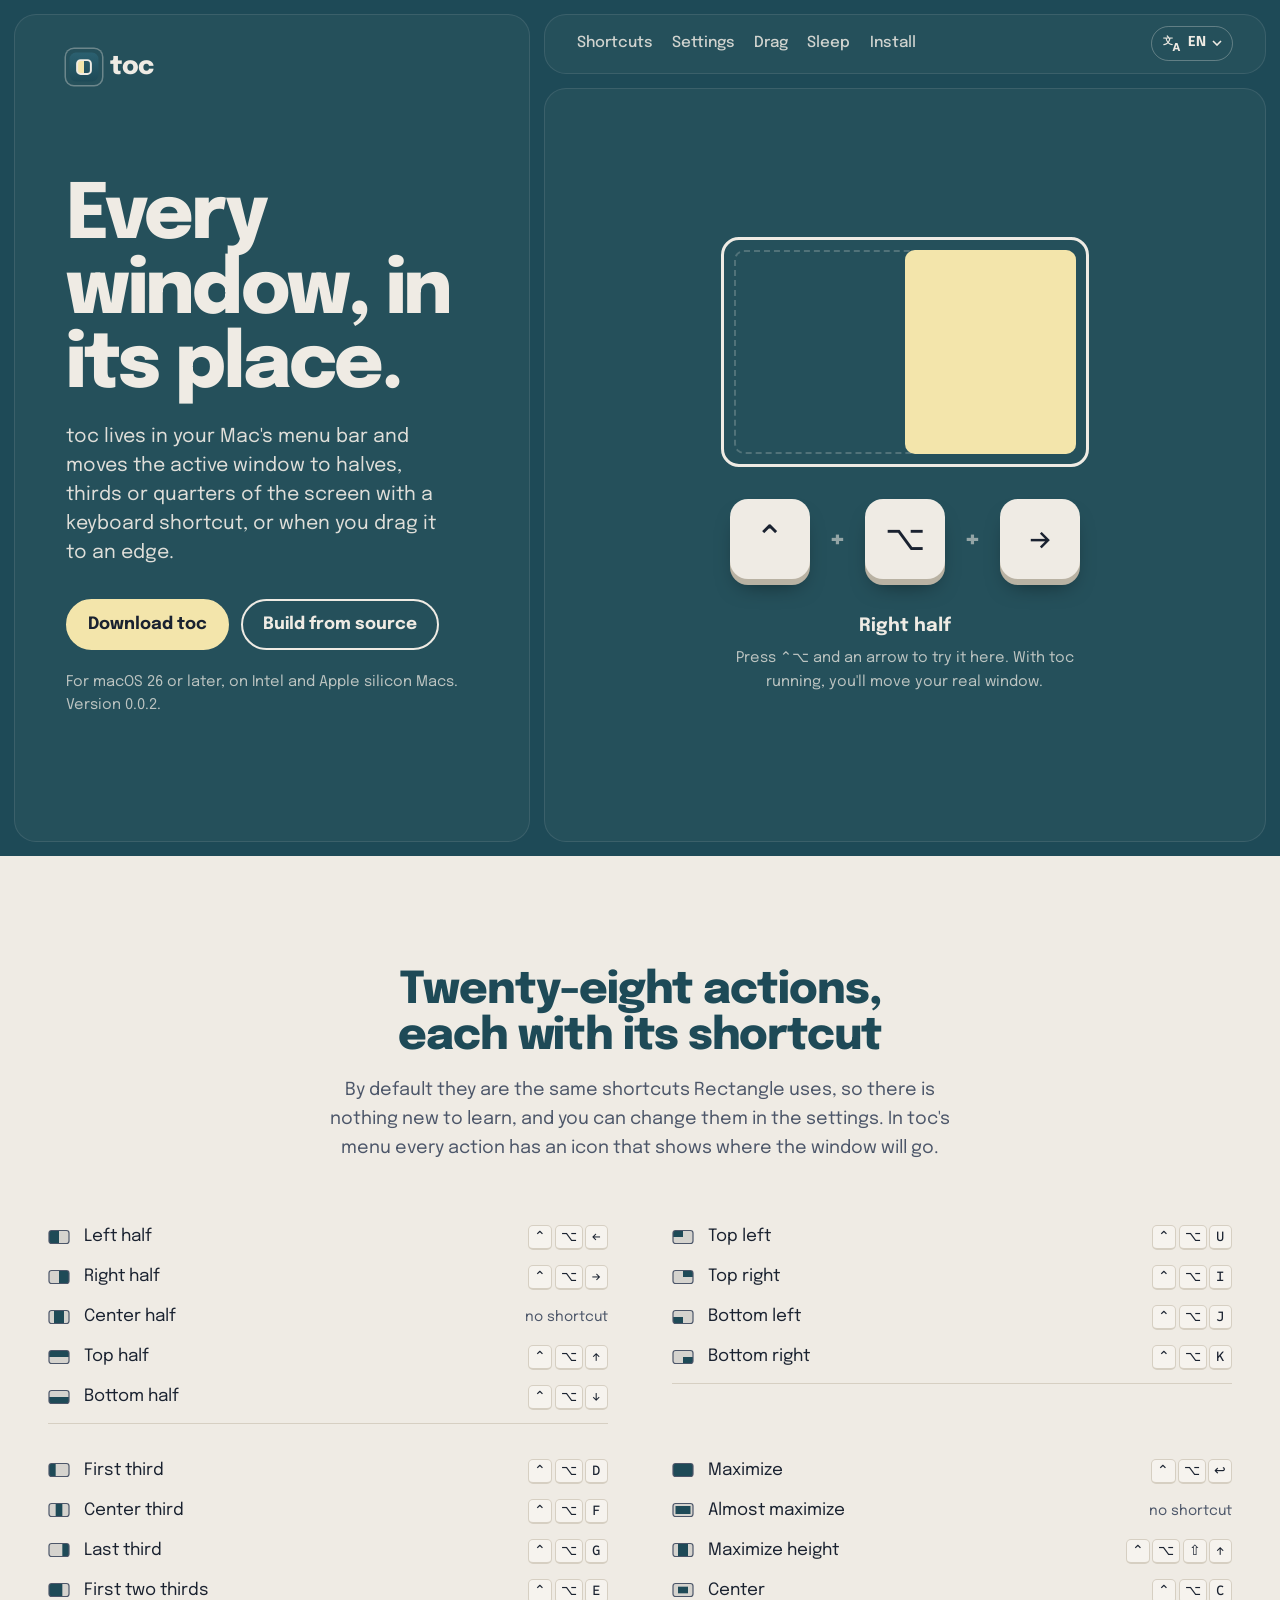
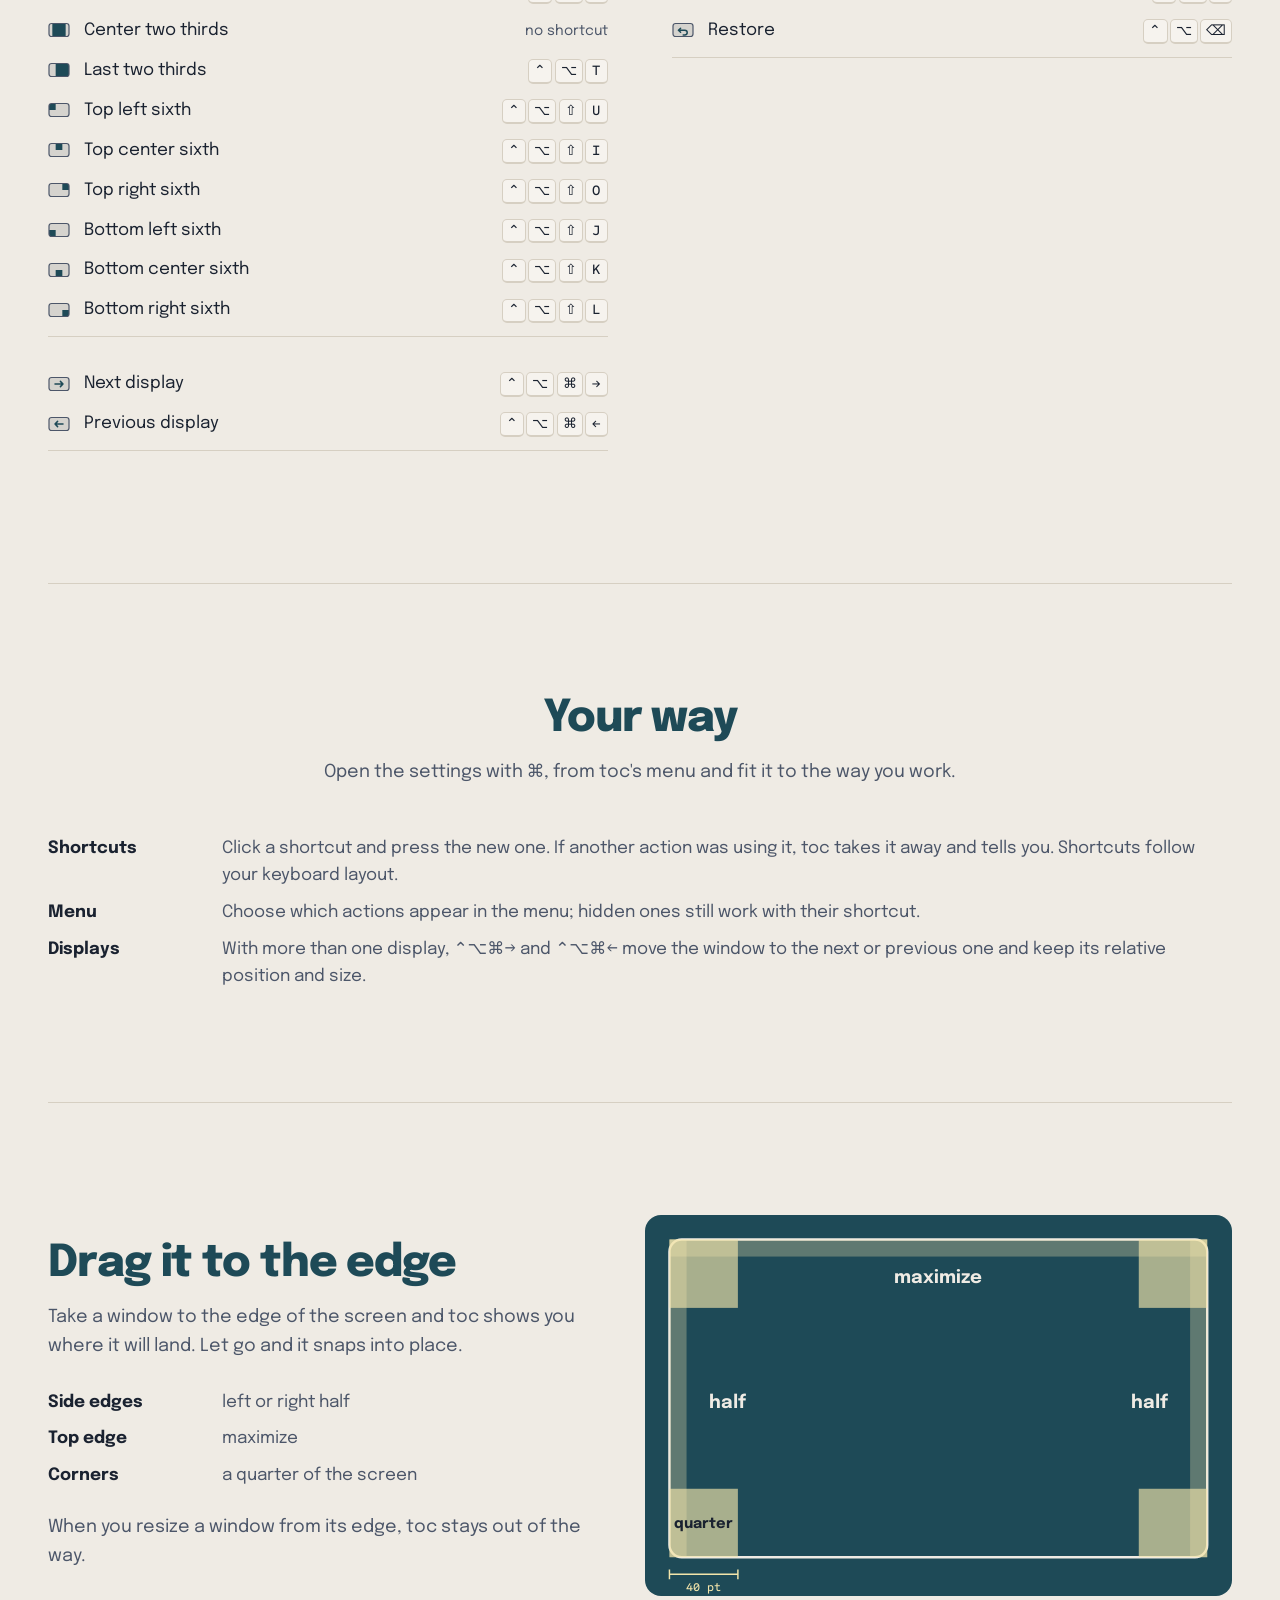
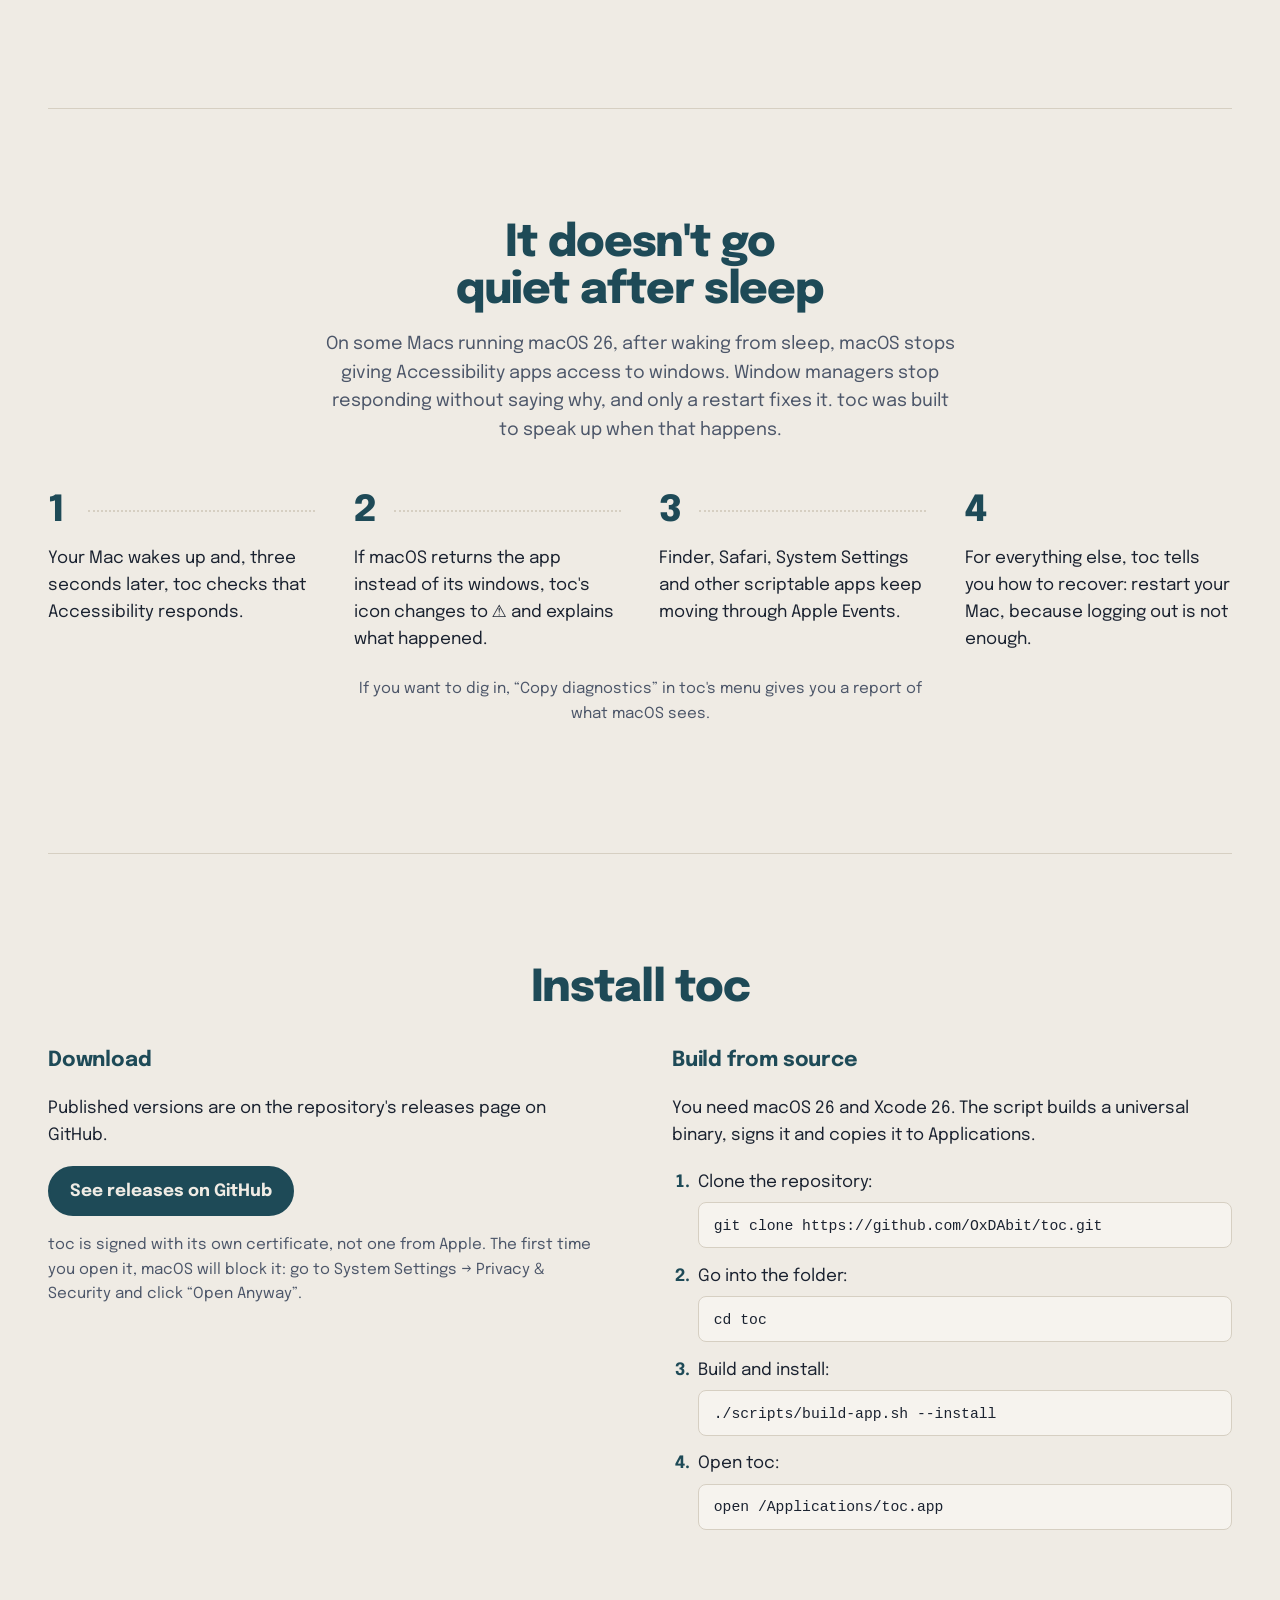
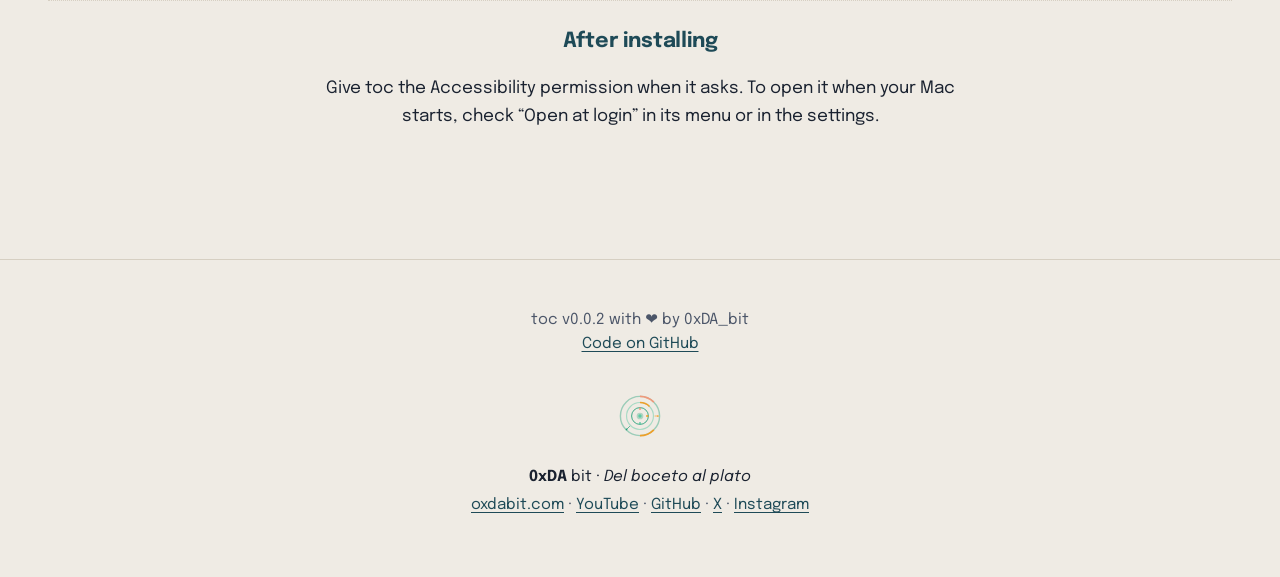
==== commit acb3d6c2: "Mantiene la navegación de la web en una sola línea Con el enlace «Preferencias», los cinco enlaces s" ====
--- a/en/index.html
+++ b/en/index.html
@@ -23,7 +23,7 @@
 <link rel="preconnect" href="https://fonts.googleapis.com">
 <link rel="preconnect" href="https://fonts.gstatic.com" crossorigin>
 <link rel="stylesheet" href="https://fonts.googleapis.com/css2?family=Epilogue:wght@400;500;700;800&family=Sometype+Mono:wght@500&display=swap">
-<link rel="stylesheet" href="../assets/style.css?v=a51585be">
+<link rel="stylesheet" href="../assets/style.css?v=2671727c">
 <script defer src="../assets/demo.js?v=91f83004"></script>
 </head>
 <body>
--- a/assets/style.css
+++ b/assets/style.css
@@ -4,7 +4,7 @@
 Purpose:  Estilos de la web de toc. Idea: la portada en azul petróleo,
           organizada como un escritorio con ventanas en mosaico;
           el resto de la página es papel claro (u oscuro, según el sistema).
-Version:  v0.0.1
+Version:  v0.0.2
 Author:   David Alvarez Medina aka 0xDA_bit
 Created:  20/11/2026
 -------------------------------------------------------------------------------
@@ -170,7 +170,7 @@
 .nav-links {
   display: flex;
   flex-wrap: wrap;
-  gap: 0.25rem 1.5rem;
+  gap: 0.25rem clamp(0.9rem, 1.5vw, 1.5rem);
   margin: 0;
   padding: 0;
   list-style: none;
@@ -178,6 +178,7 @@
   font-size: 0.95rem;
   line-height: 1;
 }
+.nav-links li { white-space: nowrap; }
 .nav-links a { text-decoration: none; opacity: 0.85; }
 .nav-links a:hover { opacity: 1; text-decoration: underline; }
 
@@ -509,6 +510,13 @@
 
 /* ---------- Pantallas estrechas ---------- */
 
+/* Con dos columnas, el panel de navegación es estrecho: se compacta para que
+   los cinco enlaces y el selector de idioma quepan en una línea. */
+@media (min-width: 861px) and (max-width: 1060px) {
+  .nav-links { gap: 0.25rem 0.75rem; font-size: 0.84rem; }
+  .panel-nav { padding-inline: 18px; gap: 0.75rem; }
+}
+
 @media (max-width: 860px) {
   .menu { grid-template-columns: minmax(0, 1fr); }
   .hero-panels { grid-template-columns: minmax(0, 1fr); grid-template-rows: none; min-height: 0; }
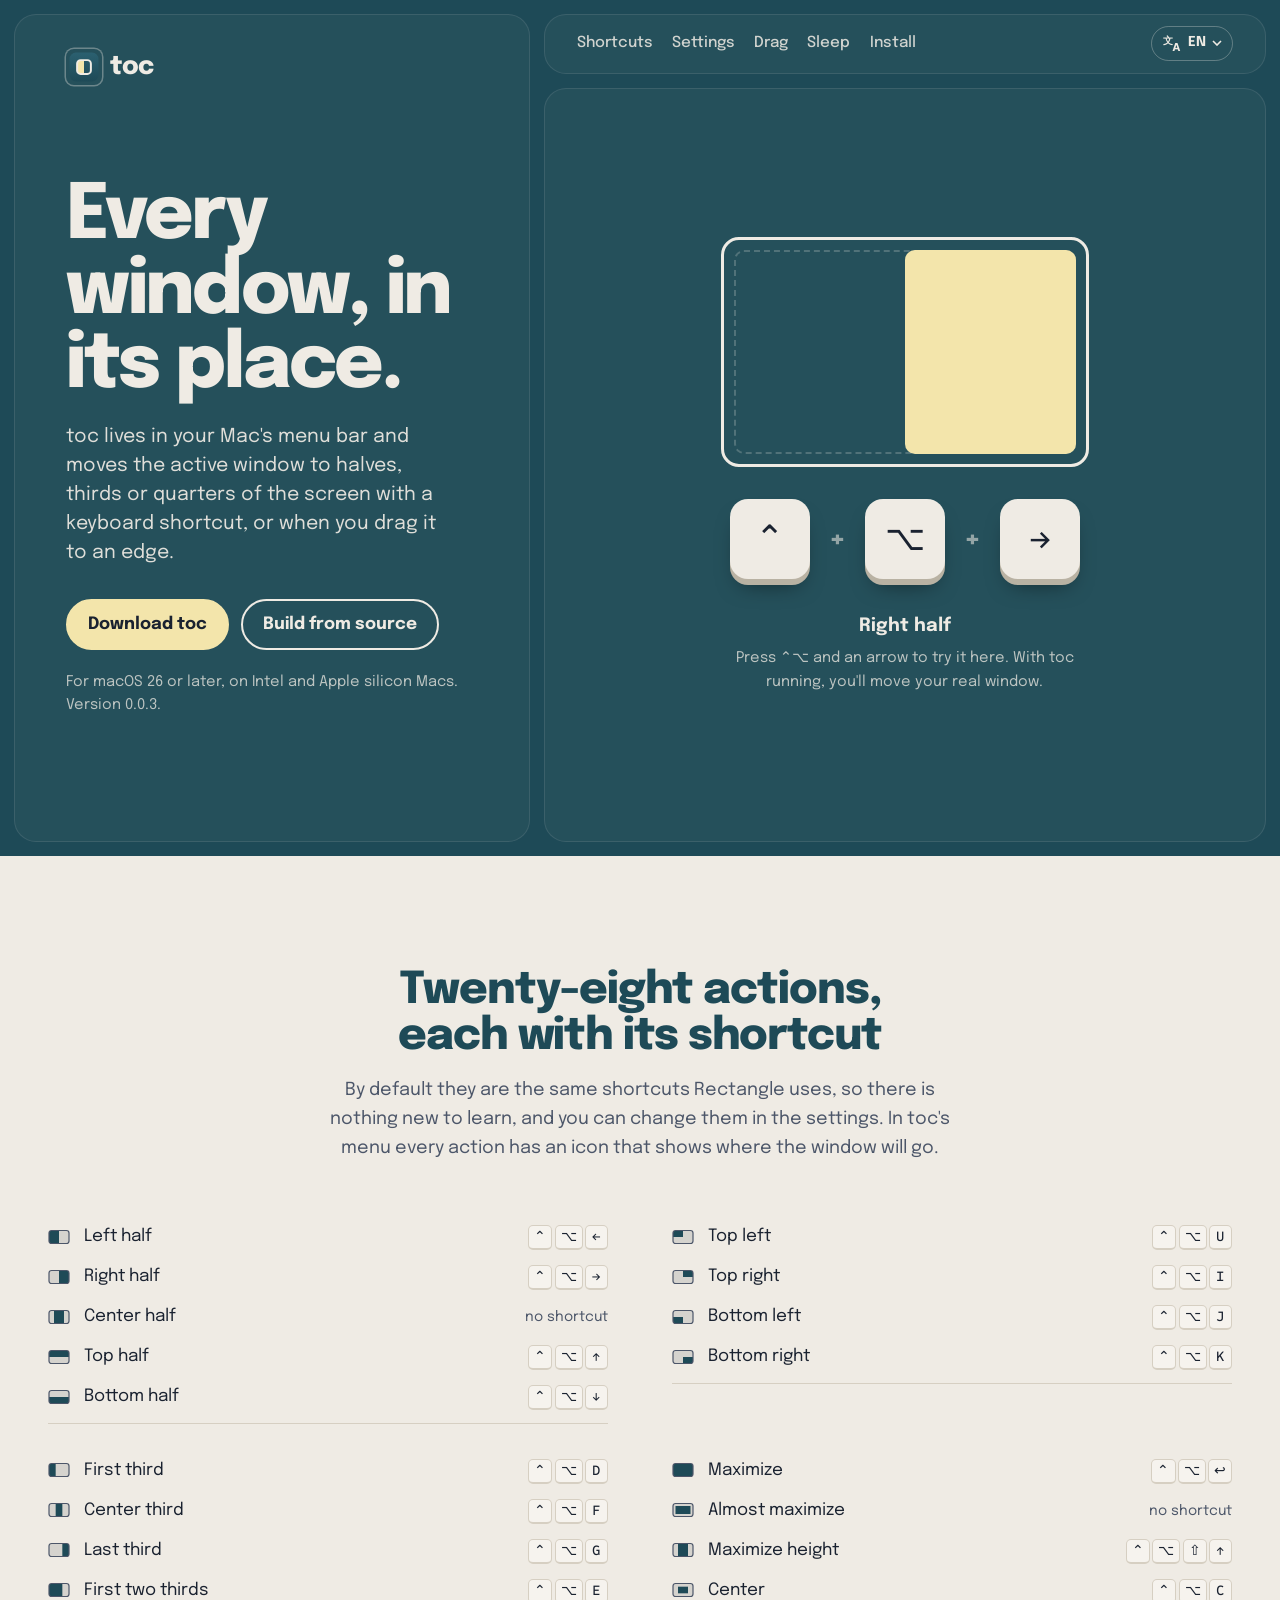
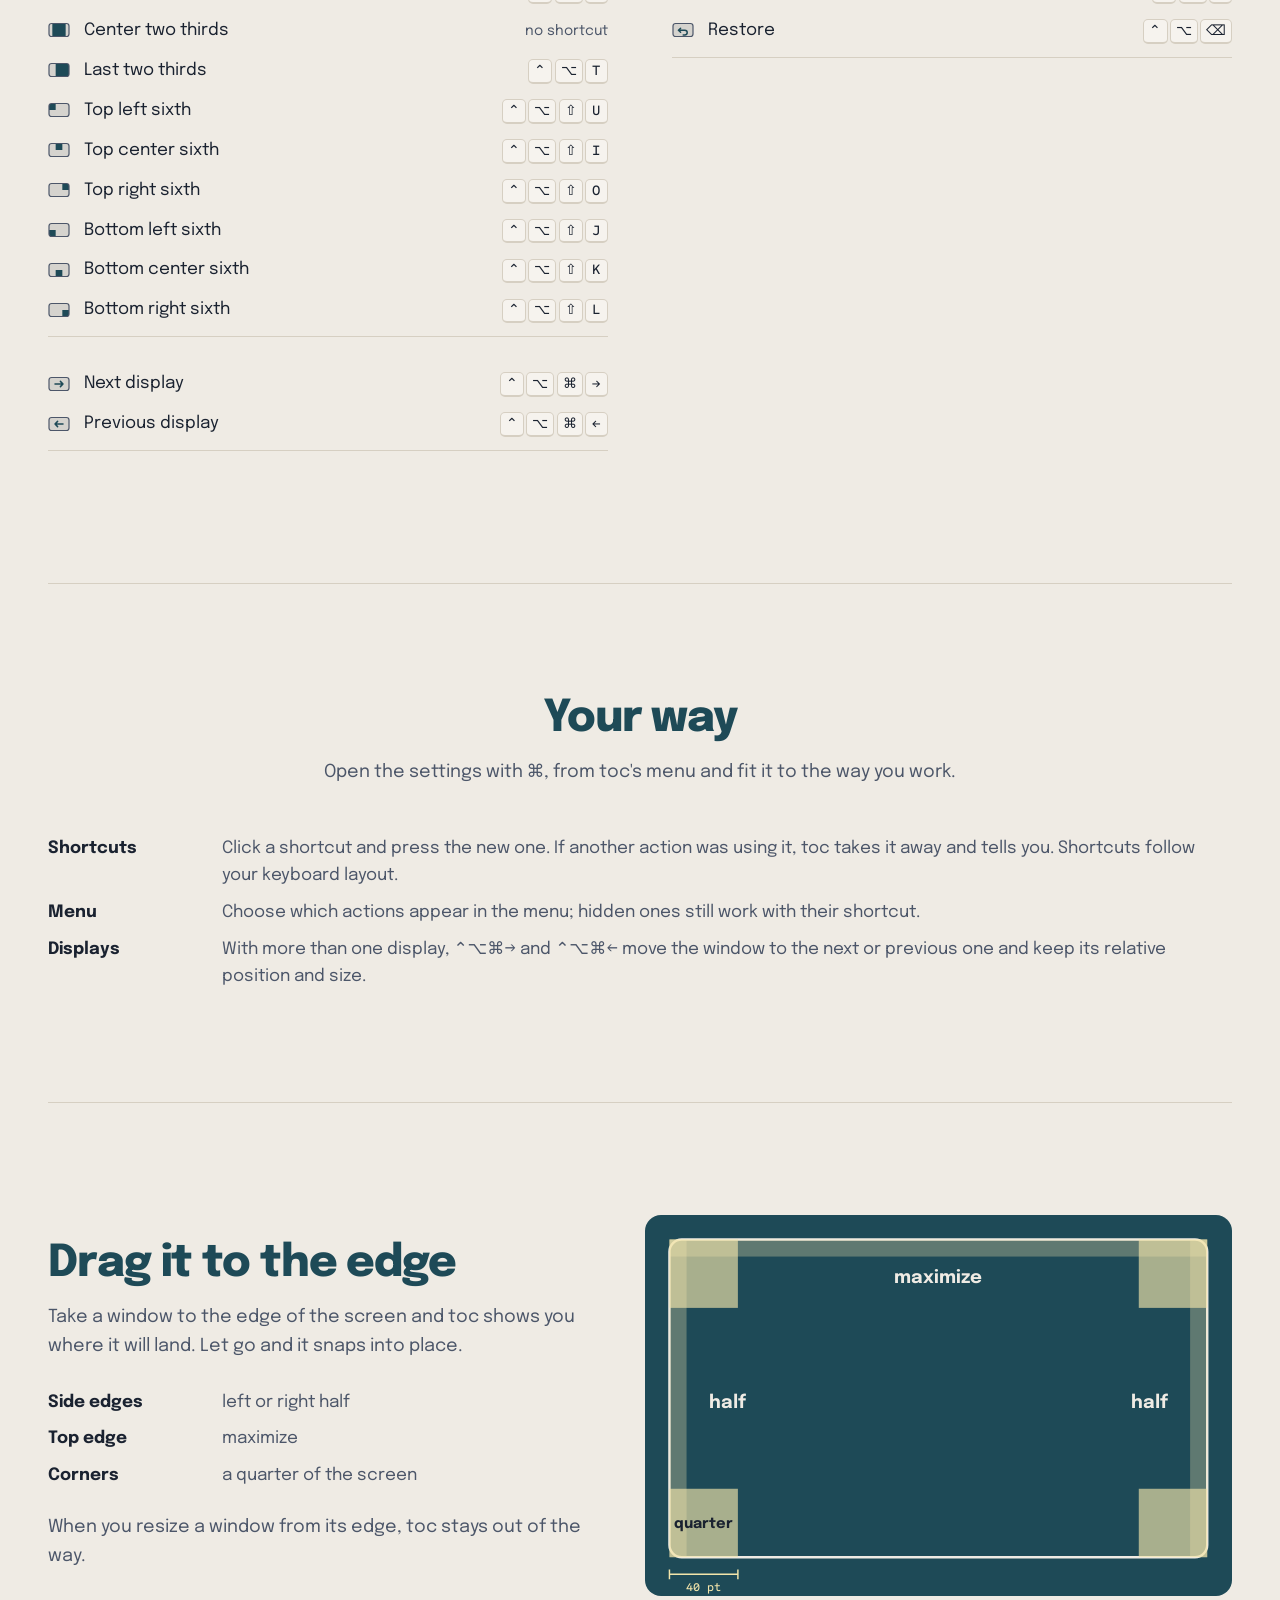
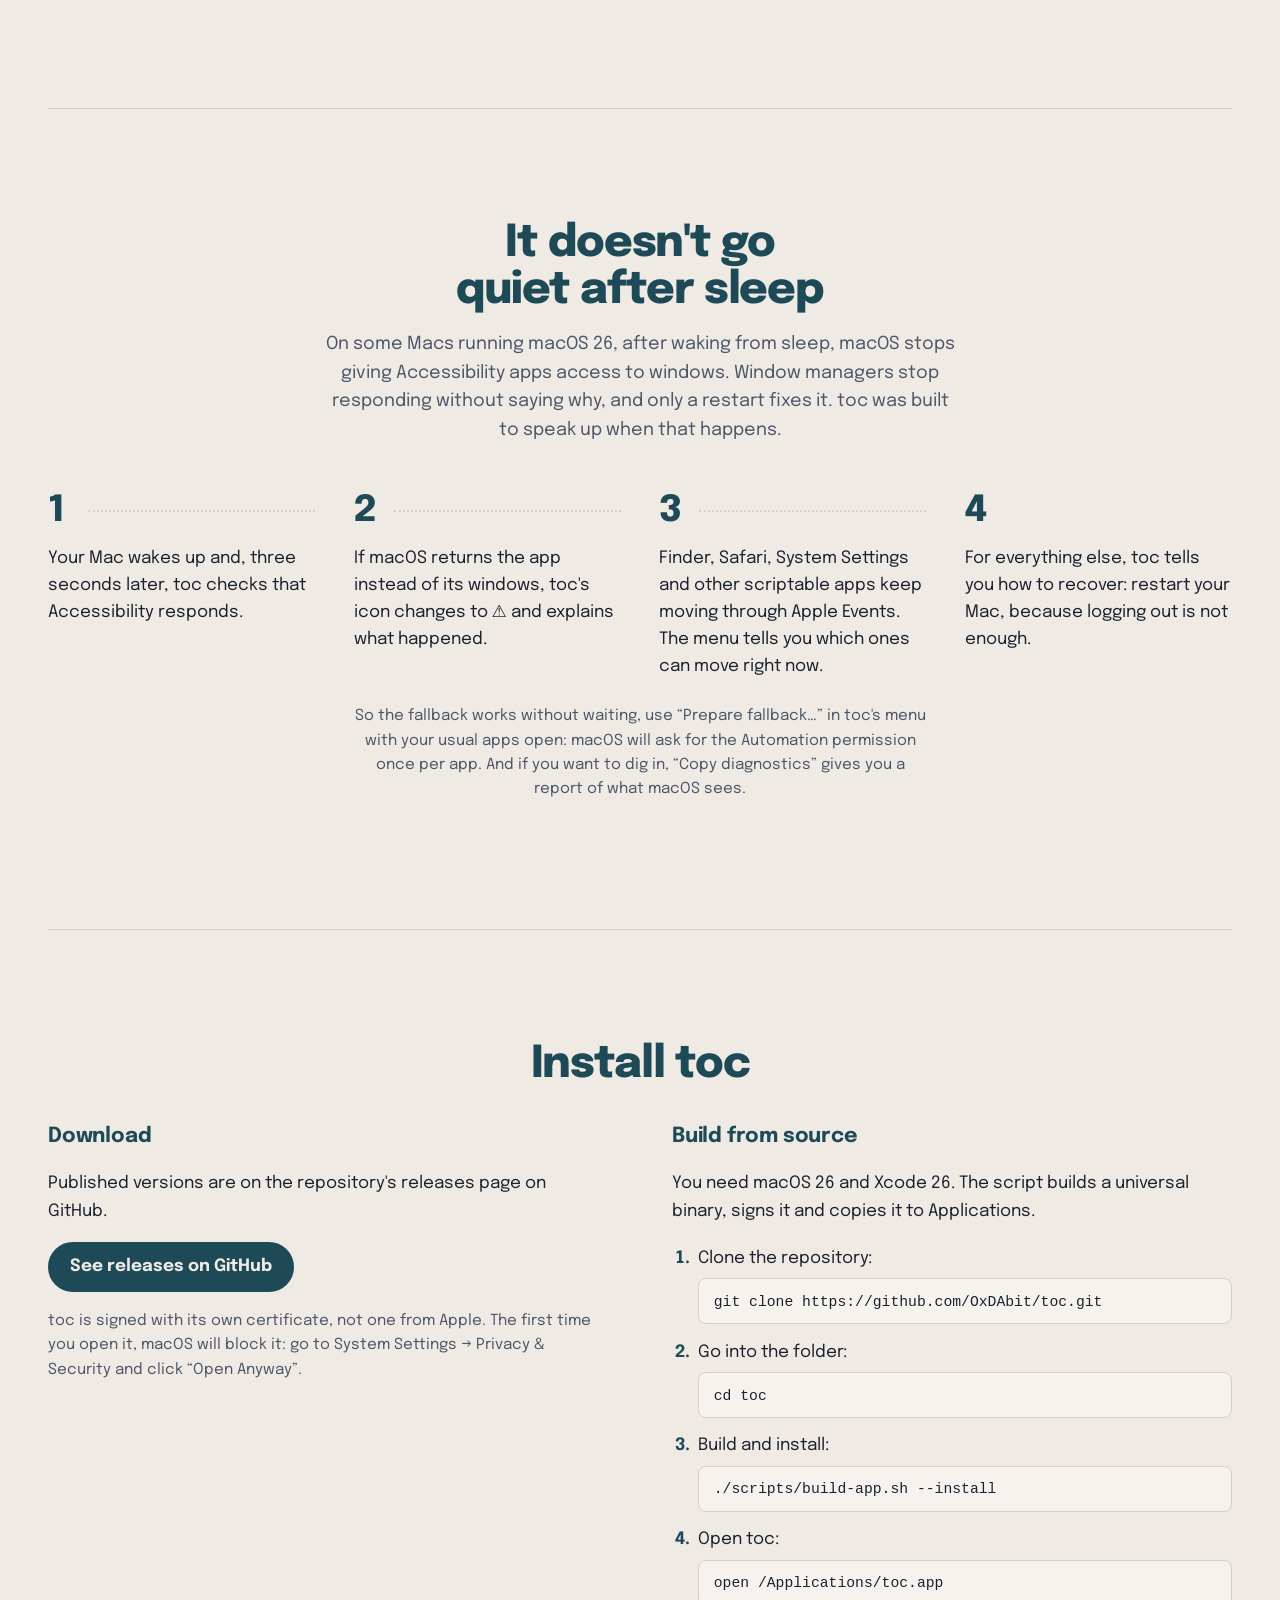
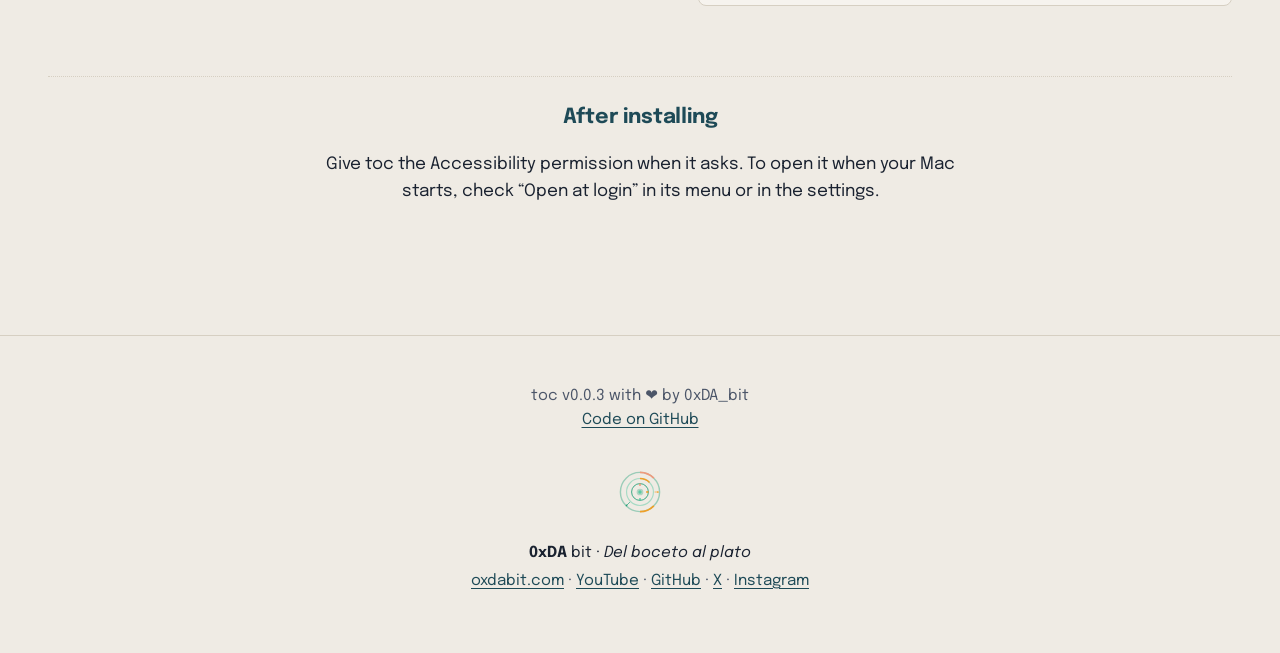
==== commit fe272ba7: "Actualiza la web a toc 0.0.3: «Preparar el plan B…» y apps que se pueden mover" ====
--- a/en/index.html
+++ b/en/index.html
@@ -4,7 +4,7 @@
 Name:     en/index.html
 Purpose:  Web de presentación de toc (inglés). Generada por
           tools/build.py: no se edita a mano.
-Version:  v0.0.2
+Version:  v0.0.3
 Author:   David Alvarez Medina aka 0xDA_bit
 Created:  20/11/2026
 -------------------------------------------------------------------------------
@@ -41,7 +41,7 @@
         <a class="button primary" href="https://github.com/OxDAbit/toc/releases">Download toc</a>
         <a class="button ghost" href="#compilar">Build from source</a>
       </p>
-      <p class="requirements">For macOS 26 or later, on Intel and Apple silicon Macs. Version 0.0.2.</p>
+      <p class="requirements">For macOS 26 or later, on Intel and Apple silicon Macs. Version 0.0.3.</p>
     </div>
       </div>
     </div>
@@ -144,8 +144,8 @@
       <h2>It doesn't go quiet after sleep</h2>
       <p>On some Macs running macOS 26, after waking from sleep, macOS stops giving Accessibility apps access to windows. Window managers stop responding without saying why, and only a restart fixes it. toc was built to speak up when that happens.</p>
     </div>
-    <ol class="steps"><li>Your Mac wakes up and, three seconds later, toc checks that Accessibility responds.</li><li>If macOS returns the app instead of its windows, toc&#x27;s icon changes to ⚠︎ and explains what happened.</li><li>Finder, Safari, System Settings and other scriptable apps keep moving through Apple Events.</li><li>For everything else, toc tells you how to recover: restart your Mac, because logging out is not enough.</li></ol>
-    <p class="note">If you want to dig in, “Copy diagnostics” in toc&#x27;s menu gives you a report of what macOS sees.</p>
+    <ol class="steps"><li>Your Mac wakes up and, three seconds later, toc checks that Accessibility responds.</li><li>If macOS returns the app instead of its windows, toc&#x27;s icon changes to ⚠︎ and explains what happened.</li><li>Finder, Safari, System Settings and other scriptable apps keep moving through Apple Events. The menu tells you which ones can move right now.</li><li>For everything else, toc tells you how to recover: restart your Mac, because logging out is not enough.</li></ol>
+    <p class="note">So the fallback works without waiting, use “Prepare fallback…” in toc&#x27;s menu with your usual apps open: macOS will ask for the Automation permission once per app. And if you want to dig in, “Copy diagnostics” gives you a report of what macOS sees.</p>
   </section>
 
   <section id="instalar" class="section">
@@ -171,7 +171,7 @@
 </main>
 
 <footer class="footer">
-  <p class="meta">toc v0.0.2 with ❤️ by 0xDA_bit<br><a href="https://github.com/OxDAbit/toc">Code on GitHub</a></p>
+  <p class="meta">toc v0.0.3 with ❤️ by 0xDA_bit<br><a href="https://github.com/OxDAbit/toc">Code on GitHub</a></p>
   <a class="brand-mark" href="https://oxdabit.com"><img src="../assets/oxdabit.svg" alt="Isotipo de 0xDA bit" width="56" height="56"></a>
   <p class="brand"><b>0xDA</b> bit · <i>Del boceto al plato</i></p>
   <p class="links"><a href="https://oxdabit.com">oxdabit.com</a> · <a href="https://www.youtube.com/@0xDAbitLabs">YouTube</a> · <a href="https://github.com/OxDAbit">GitHub</a> · <a href="https://x.com/0xDA_bit">X</a> · <a href="https://www.instagram.com/oxdabitlabs/">Instagram</a></p>
